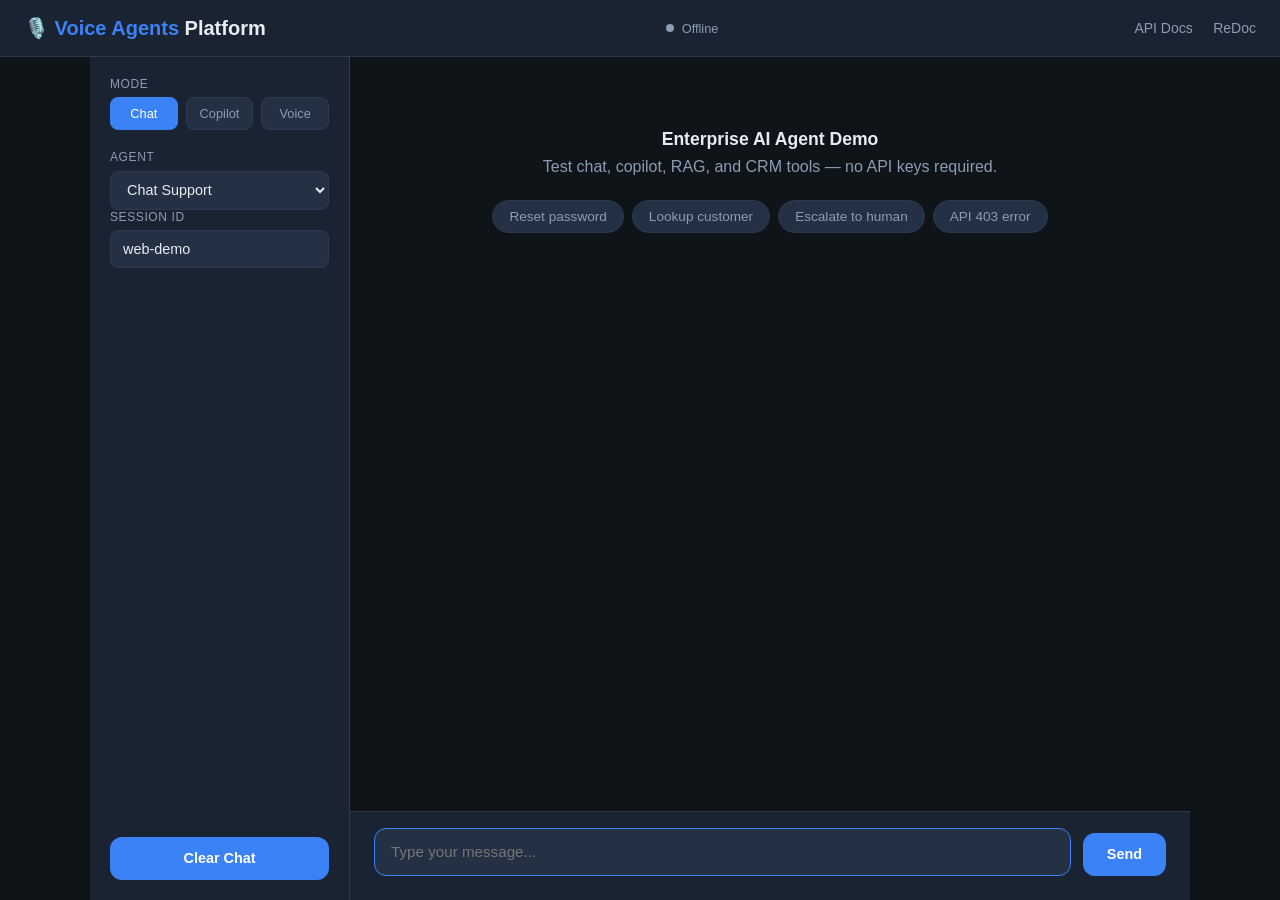
==== static/index.html @ 1292a8b4 "Add enterprise voice and chat AI agent platform. Full-stack demo with chat, copilot, voice telephony" ====
<!DOCTYPE html>
<html lang="en">
<head>
  <meta charset="UTF-8" />
  <meta name="viewport" content="width=device-width, initial-scale=1.0" />
  <title>Voice Agents Platform</title>
  <style>
    :root {
      --bg: #0f1419;
      --surface: #1a2332;
      --surface2: #243044;
      --border: #2d3a4f;
      --text: #e7ecf3;
      --muted: #8b9cb3;
      --accent: #3b82f6;
      --accent-hover: #2563eb;
      --user-bubble: #1d4ed8;
      --agent-bubble: #243044;
      --success: #22c55e;
      --radius: 12px;
    }
    * { box-sizing: border-box; margin: 0; padding: 0; }
    body {
      font-family: -apple-system, BlinkMacSystemFont, "Segoe UI", Roboto, sans-serif;
      background: var(--bg);
      color: var(--text);
      min-height: 100vh;
      display: flex;
      flex-direction: column;
    }
    header {
      background: var(--surface);
      border-bottom: 1px solid var(--border);
      padding: 1rem 1.5rem;
      display: flex;
      align-items: center;
      justify-content: space-between;
      flex-wrap: wrap;
      gap: 1rem;
    }
    header h1 { font-size: 1.25rem; font-weight: 600; }
    header h1 span { color: var(--accent); }
    .header-links a {
      color: var(--muted);
      text-decoration: none;
      font-size: 0.875rem;
      margin-left: 1rem;
    }
    .header-links a:hover { color: var(--accent); }
    .status {
      display: flex;
      align-items: center;
      gap: 0.5rem;
      font-size: 0.8rem;
      color: var(--muted);
    }
    .status-dot {
      width: 8px; height: 8px;
      border-radius: 50%;
      background: var(--muted);
    }
    .status-dot.online { background: var(--success); box-shadow: 0 0 8px var(--success); }
    .layout {
      flex: 1;
      display: grid;
      grid-template-columns: 260px 1fr;
      max-width: 1100px;
      width: 100%;
      margin: 0 auto;
      gap: 0;
      min-height: 0;
    }
    @media (max-width: 768px) {
      .layout { grid-template-columns: 1fr; }
      .sidebar { display: none; }
    }
    .sidebar {
      background: var(--surface);
      border-right: 1px solid var(--border);
      padding: 1.25rem;
      display: flex;
      flex-direction: column;
      gap: 1.25rem;
    }
    .sidebar label {
      display: block;
      font-size: 0.75rem;
      text-transform: uppercase;
      letter-spacing: 0.05em;
      color: var(--muted);
      margin-bottom: 0.4rem;
    }
    select, input[type="text"] {
      width: 100%;
      padding: 0.6rem 0.75rem;
      background: var(--surface2);
      border: 1px solid var(--border);
      border-radius: 8px;
      color: var(--text);
      font-size: 0.9rem;
    }
    select:focus, input:focus, textarea:focus {
      outline: none;
      border-color: var(--accent);
    }
    .tabs {
      display: flex;
      gap: 0.5rem;
    }
    .tab {
      flex: 1;
      padding: 0.5rem;
      background: var(--surface2);
      border: 1px solid var(--border);
      border-radius: 8px;
      color: var(--muted);
      cursor: pointer;
      font-size: 0.8rem;
      text-align: center;
      transition: all 0.15s;
    }
    .tab.active {
      background: var(--accent);
      border-color: var(--accent);
      color: white;
    }
    .chat-area {
      display: flex;
      flex-direction: column;
      min-height: calc(100vh - 65px);
    }
    .messages {
      flex: 1;
      overflow-y: auto;
      padding: 1.5rem;
      display: flex;
      flex-direction: column;
      gap: 1rem;
    }
    .message {
      max-width: 80%;
      padding: 0.85rem 1rem;
      border-radius: var(--radius);
      line-height: 1.5;
      font-size: 0.95rem;
      animation: fadeIn 0.2s ease;
    }
    @keyframes fadeIn {
      from { opacity: 0; transform: translateY(4px); }
      to { opacity: 1; transform: translateY(0); }
    }
    .message.user {
      align-self: flex-end;
      background: var(--user-bubble);
      border-bottom-right-radius: 4px;
    }
    .message.agent {
      align-self: flex-start;
      background: var(--agent-bubble);
      border: 1px solid var(--border);
      border-bottom-left-radius: 4px;
    }
    .message .meta {
      font-size: 0.7rem;
      color: var(--muted);
      margin-top: 0.5rem;
    }
    .welcome {
      text-align: center;
      color: var(--muted);
      padding: 3rem 1rem;
    }
    .welcome h2 { color: var(--text); margin-bottom: 0.5rem; font-size: 1.1rem; }
    .suggestions {
      display: flex;
      flex-wrap: wrap;
      gap: 0.5rem;
      justify-content: center;
      margin-top: 1.5rem;
    }
    .suggestion {
      padding: 0.5rem 1rem;
      background: var(--surface2);
      border: 1px solid var(--border);
      border-radius: 20px;
      font-size: 0.85rem;
      cursor: pointer;
      color: var(--muted);
      transition: all 0.15s;
    }
    .suggestion:hover {
      border-color: var(--accent);
      color: var(--text);
    }
    .input-area {
      padding: 1rem 1.5rem 1.5rem;
      border-top: 1px solid var(--border);
      background: var(--surface);
    }
    .input-row {
      display: flex;
      gap: 0.75rem;
      align-items: flex-end;
    }
    textarea {
      flex: 1;
      padding: 0.85rem 1rem;
      background: var(--surface2);
      border: 1px solid var(--border);
      border-radius: var(--radius);
      color: var(--text);
      font-size: 0.95rem;
      resize: none;
      min-height: 48px;
      max-height: 120px;
      font-family: inherit;
    }
    button.send {
      padding: 0.85rem 1.5rem;
      background: var(--accent);
      border: none;
      border-radius: var(--radius);
      color: white;
      font-weight: 600;
      cursor: pointer;
      font-size: 0.9rem;
      transition: background 0.15s;
    }
    button.send:hover { background: var(--accent-hover); }
    button.send:disabled { opacity: 0.5; cursor: not-allowed; }
    .typing {
      align-self: flex-start;
      color: var(--muted);
      font-size: 0.85rem;
      padding: 0.5rem 0;
    }
    .message.system {
      align-self: center;
      max-width: 90%;
      background: transparent;
      border: 1px dashed var(--border);
      color: var(--muted);
      font-size: 0.8rem;
      text-align: center;
    }
    .message.voice-agent {
      align-self: flex-start;
      background: #1a2e1a;
      border: 1px solid #2d5a2d;
      border-bottom-left-radius: 4px;
    }
    .message.voice-agent::before {
      content: "🔊 Agent says: ";
      font-size: 0.75rem;
      color: var(--success);
      display: block;
      margin-bottom: 0.25rem;
    }
    .voice-panel { display: none; }
    .voice-panel.active { display: block; }
    .chat-panel.hidden { display: none; }
    .call-btn {
      width: 100%;
      padding: 0.75rem;
      background: var(--success);
      border: none;
      border-radius: 8px;
      color: white;
      font-weight: 600;
      cursor: pointer;
      margin-bottom: 0.5rem;
    }
    .call-btn:hover { filter: brightness(1.1); }
    .call-info {
      font-size: 0.75rem;
      color: var(--muted);
      padding: 0.5rem;
      background: var(--surface2);
      border-radius: 8px;
      line-height: 1.6;
    }
  </style>
</head>
<body>
  <header>
    <h1>🎙️ <span>Voice Agents</span> Platform</h1>
    <div class="status">
      <div class="status-dot" id="statusDot"></div>
      <span id="statusText">Checking...</span>
    </div>
    <div class="header-links">
      <a href="/docs" target="_blank">API Docs</a>
      <a href="/redoc" target="_blank">ReDoc</a>
    </div>
  </header>

  <div class="layout">
    <aside class="sidebar">
      <div>
        <label>Mode</label>
        <div class="tabs">
          <button class="tab active" data-mode="chat">Chat</button>
          <button class="tab" data-mode="copilot">Copilot</button>
          <button class="tab" data-mode="voice">Voice</button>
        </div>
      </div>
      <div id="chatSidebar">
        <div>
          <label>Agent</label>
          <select id="agentSelect">
            <option value="chat_support">Chat Support</option>
            <option value="voice_support">Voice Support</option>
            <option value="copilot">Agent Copilot</option>
          </select>
        </div>
        <div>
          <label>Session ID</label>
          <input type="text" id="sessionId" value="web-demo" />
        </div>
      </div>
      <div id="voiceSidebar" class="voice-panel">
        <div>
          <label>Caller Number (PSTN)</label>
          <input type="text" id="callerNumber" value="+15551234567" />
        </div>
        <div>
          <label>Call SID</label>
          <input type="text" id="callSid" value="SIM-CALL-001" />
        </div>
        <button class="call-btn" onclick="answerCall()">📞 Answer Incoming Call</button>
        <div class="call-info">
          Simulates Twilio PSTN → webhook → voice agent → TTS response. No phone account needed.
        </div>
      </div>
      <div id="copilotContext" style="display:none">
        <label>Conversation Summary (Copilot)</label>
        <input type="text" id="conversationSummary" placeholder="Paste transcript summary..." />
      </div>
      <button class="send" style="width:100%;margin-top:auto" onclick="clearChat()">Clear Chat</button>
    </aside>

    <main class="chat-area">
      <div class="messages" id="messages">
        <div class="welcome" id="welcome">
          <h2>Enterprise AI Agent Demo</h2>
          <p>Test chat, copilot, RAG, and CRM tools — no API keys required.</p>
          <div class="suggestions">
            <button class="suggestion" onclick="sendSuggestion('How do I reset my password?')">Reset password</button>
            <button class="suggestion" onclick="sendSuggestion('Can you look up jane@example.com?')">Lookup customer</button>
            <button class="suggestion" onclick="sendSuggestion('I need to speak to a manager')">Escalate to human</button>
            <button class="suggestion" onclick="sendSuggestion('My API calls return 403 errors')">API 403 error</button>
          </div>
        </div>
      </div>
      <div class="input-area chat-panel" id="chatInput">
        <div class="input-row">
          <textarea id="input" rows="1" placeholder="Type your message..." onkeydown="handleKey(event)"></textarea>
          <button class="send" id="sendBtn" onclick="sendMessage()">Send</button>
        </div>
      </div>
      <div class="input-area voice-panel" id="voiceInput">
        <div class="input-row">
          <textarea id="voiceInputText" rows="1" placeholder="What does the caller say? (speech-to-text)..." onkeydown="handleVoiceKey(event)"></textarea>
          <button class="send" id="voiceSendBtn" onclick="sendVoiceSpeech()">Speak</button>
        </div>
      </div>
    </main>
  </div>

  <script>
    const API = '/api/v1';
    let mode = 'chat';
    let callActive = false;

    function setMode(newMode) {
      mode = newMode;
      document.querySelectorAll('.tab').forEach(t => t.classList.toggle('active', t.dataset.mode === mode));

      const chatSidebar = document.getElementById('chatSidebar');
      const voiceSidebar = document.getElementById('voiceSidebar');
      const chatInput = document.getElementById('chatInput');
      const voiceInput = document.getElementById('voiceInput');
      const copilotCtx = document.getElementById('copilotContext');
      const agent = document.getElementById('agentSelect');

      const isVoice = mode === 'voice';
      chatSidebar.style.display = isVoice ? 'none' : 'block';
      voiceSidebar.classList.toggle('active', isVoice);
      chatInput.classList.toggle('hidden', isVoice);
      voiceInput.classList.toggle('active', isVoice);
      copilotCtx.style.display = mode === 'copilot' ? 'block' : 'none';

      if (mode === 'copilot') agent.value = 'copilot';
      else if (mode === 'voice') { /* voice uses telephony endpoint */ }
      else agent.value = 'chat_support';

      if (isVoice && !callActive) {
        showVoiceWelcome();
      }
    }

    function showVoiceWelcome() {
      document.getElementById('messages').innerHTML = `
        <div class="welcome" id="welcome">
          <h2>📞 Voice Call Simulator</h2>
          <p>Simulates PSTN → Twilio/CCaaS → SIP webhook → AI voice agent</p>
          <div class="suggestions">
            <button class="suggestion" onclick="answerCall()">Answer incoming call</button>
            <button class="suggestion" onclick="sendVoiceSuggestion('How do I reset my password?')">Ask about password</button>
            <button class="suggestion" onclick="sendVoiceSuggestion('I need to speak to a manager')">Request transfer</button>
          </div>
        </div>`;
    }

    async function checkHealth() {
      try {
        const res = await fetch(`${API}/health`);
        const data = await res.json();
        document.getElementById('statusDot').classList.add('online');
        document.getElementById('statusText').textContent = data.status === 'healthy' ? 'Online' : 'Degraded';
      } catch {
        document.getElementById('statusText').textContent = 'Offline';
      }
    }

    document.querySelectorAll('.tab').forEach(tab => {
      tab.addEventListener('click', () => setMode(tab.dataset.mode));
    });

    function handleKey(e) {
      if (e.key === 'Enter' && !e.shiftKey) {
        e.preventDefault();
        sendMessage();
      }
    }

    function sendSuggestion(text) {
      document.getElementById('input').value = text;
      sendMessage();
    }

    function clearChat() {
      callActive = false;
      if (mode === 'voice') showVoiceWelcome();
      else document.getElementById('messages').innerHTML = `
        <div class="welcome" id="welcome">
          <h2>Enterprise AI Agent Demo</h2>
          <p>Chat cleared. Start a new conversation.</p>
        </div>`;
    }

    function addMessage(text, role, meta = '') {
      const welcome = document.getElementById('welcome');
      if (welcome) welcome.remove();

      const div = document.createElement('div');
      div.className = `message ${role}`;
      div.innerHTML = text + (meta ? `<div class="meta">${meta}</div>` : '');
      document.getElementById('messages').appendChild(div);
      div.scrollIntoView({ behavior: 'smooth' });
    }

    async function sendMessage() {
      const input = document.getElementById('input');
      const text = input.value.trim();
      if (!text) return;

      const btn = document.getElementById('sendBtn');
      btn.disabled = true;
      input.value = '';
      addMessage(text, 'user');

      const typing = document.createElement('div');
      typing.className = 'typing';
      typing.id = 'typing';
      typing.textContent = 'Agent is thinking...';
      document.getElementById('messages').appendChild(typing);

      const sessionId = document.getElementById('sessionId').value || 'web-demo';
      const agentId = document.getElementById('agentSelect').value;

      try {
        let res, data;
        if (mode === 'copilot') {
          res = await fetch(`${API}/copilot`, {
            method: 'POST',
            headers: { 'Content-Type': 'application/json' },
            body: JSON.stringify({
              message: text,
              agent_id: agentId,
              conversation_summary: document.getElementById('conversationSummary').value,
            }),
          });
        } else {
          res = await fetch(`${API}/chat`, {
            method: 'POST',
            headers: { 'Content-Type': 'application/json' },
            body: JSON.stringify({
              message: text,
              agent_id: agentId,
              session_id: sessionId,
            }),
          });
        }

        document.getElementById('typing')?.remove();
        const contentType = res.headers.get('content-type') || '';
        if (!contentType.includes('application/json')) {
          const text = await res.text();
          throw new Error(text.slice(0, 200) || `Server error (${res.status})`);
        }
        data = await res.json();

        if (!res.ok) throw new Error(data.detail || 'Request failed');

        const response = data.response || JSON.stringify(data);
        const tools = (data.tool_calls || []).map(t => t.name).join(', ');
        const ms = data.metrics?.response_time_ms;
        const meta = [tools && `Tools: ${tools}`, ms && `${ms}ms`, data.metrics?.mode].filter(Boolean).join(' · ');

        addMessage(response, 'agent', meta);
      } catch (err) {
        document.getElementById('typing')?.remove();
        addMessage(`Error: ${err.message}`, 'agent');
      }

      btn.disabled = false;
      input.focus();
    }

    function handleVoiceKey(e) {
      if (e.key === 'Enter' && !e.shiftKey) {
        e.preventDefault();
        sendVoiceSpeech();
      }
    }

    function sendVoiceSuggestion(text) {
      if (!callActive) answerCall().then(() => {
        document.getElementById('voiceInputText').value = text;
        sendVoiceSpeech();
      });
      else {
        document.getElementById('voiceInputText').value = text;
        sendVoiceSpeech();
      }
    }

    async function answerCall() {
      callActive = true;
      const welcome = document.getElementById('welcome');
      if (welcome) welcome.remove();

      addMessage('📞 Incoming PSTN call...', 'system');
      return simulateVoice(null);
    }

    async function sendVoiceSpeech() {
      const input = document.getElementById('voiceInputText');
      const text = input.value.trim();
      if (!text) return;

      if (!callActive) {
        callActive = true;
        const welcome = document.getElementById('welcome');
        if (welcome) welcome.remove();
      }

      const btn = document.getElementById('voiceSendBtn');
      btn.disabled = true;
      input.value = '';
      addMessage(`🎤 Caller: "${text}"`, 'user');

      await simulateVoice(text);
      btn.disabled = false;
      input.focus();
    }

    async function simulateVoice(speech) {
      const typing = document.createElement('div');
      typing.className = 'typing';
      typing.id = 'typing';
      typing.textContent = 'Processing speech via voice webhook...';
      document.getElementById('messages').appendChild(typing);

      try {
        const res = await fetch(`${API}/telephony/simulate`, {
          method: 'POST',
          headers: { 'Content-Type': 'application/json' },
          body: JSON.stringify({
            call_sid: document.getElementById('callSid').value || 'SIM-CALL-001',
            from_number: document.getElementById('callerNumber').value || '+15551234567',
            speech: speech,
          }),
        });
        document.getElementById('typing')?.remove();
        const data = await res.json();
        if (!res.ok) throw new Error(data.detail || 'Simulation failed');

        if (data.agent_says) {
          addMessage(data.agent_says, 'voice-agent');
        }

        const metaParts = [];
        if (data.listening) metaParts.push('Listening for speech');
        if (data.transfer_to) metaParts.push(`Transfer → ${data.transfer_to}`);
        if (data.routing?.destination) metaParts.push(`Route → ${data.routing.destination}`);
        if (data.call_actions?.length) metaParts.push(data.call_actions.join(' | '));

        if (metaParts.length) {
          addMessage(`Telephony: ${metaParts.join(' · ')}`, 'system');
        }
      } catch (err) {
        document.getElementById('typing')?.remove();
        addMessage(`Error: ${err.message}`, 'agent');
      }
    }

    checkHealth();
    document.getElementById('input').focus();
  </script>
</body>
</html>
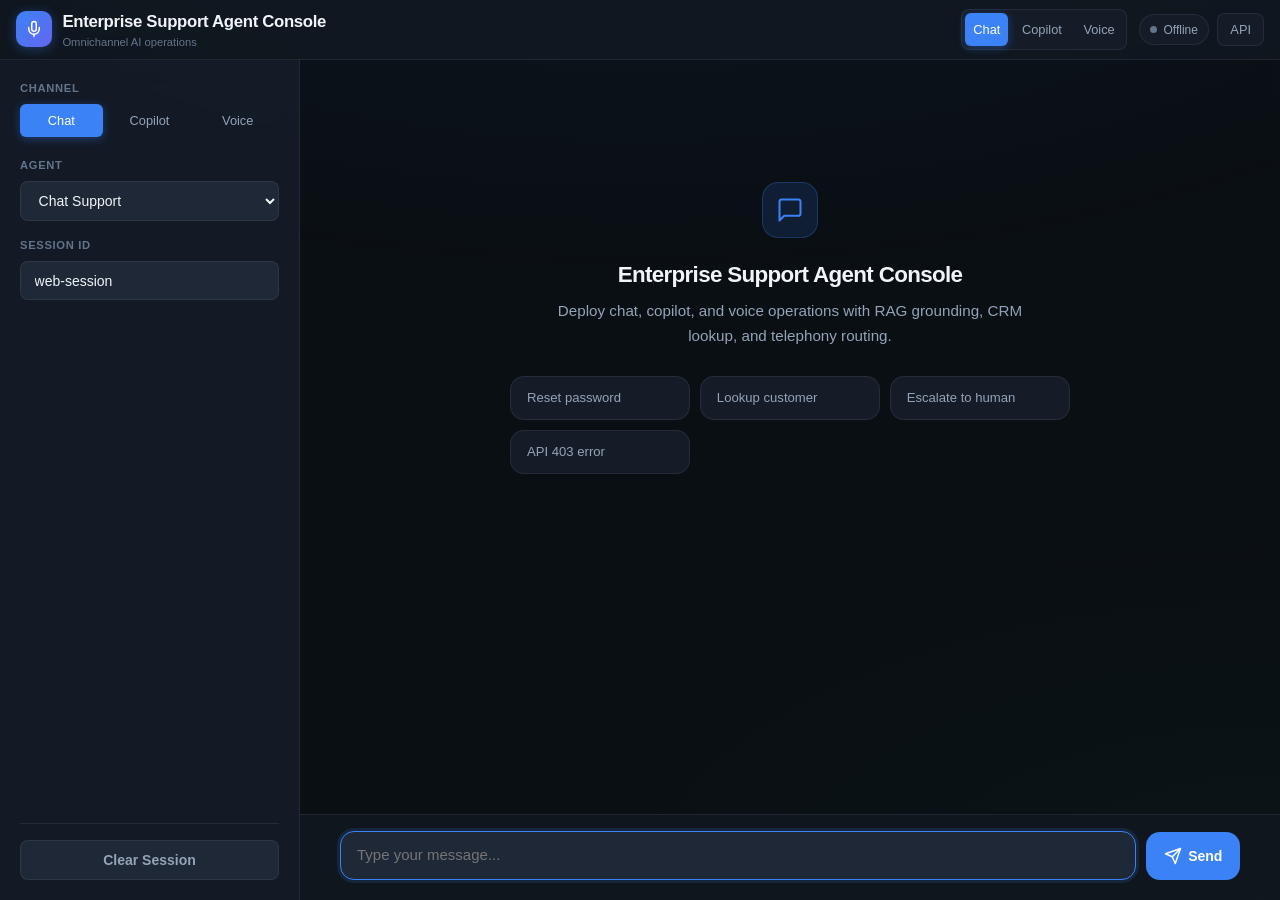
==== commit 5d3b344d: "Add professional architecture docs and modernize responsive web console. Expand README with layered " ====
--- a/static/index.html
+++ b/static/index.html
@@ -2,366 +2,810 @@
 <html lang="en">
 <head>
   <meta charset="UTF-8" />
-  <meta name="viewport" content="width=device-width, initial-scale=1.0" />
-  <title>Voice Agents Platform</title>
+  <meta name="viewport" content="width=device-width, initial-scale=1.0, viewport-fit=cover" />
+  <meta name="theme-color" content="#0b0f14" />
+  <meta name="description" content="Enterprise Support Agent Console — chat, copilot, and voice operations" />
+  <title>Enterprise Support Agent Console</title>
   <style>
     :root {
-      --bg: #0f1419;
-      --surface: #1a2332;
-      --surface2: #243044;
-      --border: #2d3a4f;
-      --text: #e7ecf3;
-      --muted: #8b9cb3;
+      --bg: #0b0f14;
+      --bg-elevated: #111820;
+      --surface: #151c27;
+      --surface-hover: #1c2533;
+      --surface-2: #1e2836;
+      --border: rgba(148, 163, 184, 0.12);
+      --border-strong: rgba(148, 163, 184, 0.22);
+      --text: #f1f5f9;
+      --text-secondary: #94a3b8;
+      --text-muted: #64748b;
       --accent: #3b82f6;
+      --accent-soft: rgba(59, 130, 246, 0.14);
       --accent-hover: #2563eb;
-      --user-bubble: #1d4ed8;
-      --agent-bubble: #243044;
       --success: #22c55e;
-      --radius: 12px;
-    }
-    * { box-sizing: border-box; margin: 0; padding: 0; }
+      --success-soft: rgba(34, 197, 94, 0.12);
+      --warning: #f59e0b;
+      --danger: #ef4444;
+      --voice: #10b981;
+      --voice-soft: rgba(16, 185, 129, 0.12);
+      --radius-sm: 8px;
+      --radius: 14px;
+      --radius-lg: 20px;
+      --shadow: 0 4px 24px rgba(0, 0, 0, 0.35);
+      --header-h: 60px;
+      --sidebar-w: 300px;
+      --font: "Inter", -apple-system, BlinkMacSystemFont, "Segoe UI", Roboto, sans-serif;
+      --transition: 0.2s cubic-bezier(0.4, 0, 0.2, 1);
+    }
+
+    @import url("https://fonts.googleapis.com/css2?family=Inter:wght@400;500;600;700&display=swap");
+
+    *, *::before, *::after { box-sizing: border-box; margin: 0; padding: 0; }
+
+    html {
+      height: 100%;
+      -webkit-text-size-adjust: 100%;
+    }
+
     body {
-      font-family: -apple-system, BlinkMacSystemFont, "Segoe UI", Roboto, sans-serif;
+      font-family: var(--font);
       background: var(--bg);
       color: var(--text);
-      min-height: 100vh;
+      min-height: 100%;
+      min-height: 100dvh;
       display: flex;
       flex-direction: column;
-    }
+      line-height: 1.5;
+      overflow: hidden;
+    }
+
+    body::before {
+      content: "";
+      position: fixed;
+      inset: 0;
+      background:
+        radial-gradient(ellipse 80% 50% at 50% -20%, rgba(59, 130, 246, 0.15), transparent),
+        radial-gradient(ellipse 60% 40% at 100% 100%, rgba(16, 185, 129, 0.08), transparent);
+      pointer-events: none;
+      z-index: 0;
+    }
+
+    /* ── Header ── */
     header {
+      position: relative;
+      z-index: 50;
+      height: var(--header-h);
+      padding: 0 1rem;
+      padding-left: max(1rem, env(safe-area-inset-left));
+      padding-right: max(1rem, env(safe-area-inset-right));
+      background: rgba(17, 24, 32, 0.85);
+      backdrop-filter: blur(12px);
+      -webkit-backdrop-filter: blur(12px);
+      border-bottom: 1px solid var(--border);
+      display: flex;
+      align-items: center;
+      gap: 0.75rem;
+      flex-shrink: 0;
+    }
+
+    .menu-btn {
+      display: none;
+      width: 40px;
+      height: 40px;
+      border: 1px solid var(--border);
+      border-radius: var(--radius-sm);
       background: var(--surface);
-      border-bottom: 1px solid var(--border);
-      padding: 1rem 1.5rem;
-      display: flex;
+      color: var(--text);
+      cursor: pointer;
       align-items: center;
-      justify-content: space-between;
-      flex-wrap: wrap;
-      gap: 1rem;
-    }
-    header h1 { font-size: 1.25rem; font-weight: 600; }
-    header h1 span { color: var(--accent); }
-    .header-links a {
-      color: var(--muted);
-      text-decoration: none;
-      font-size: 0.875rem;
-      margin-left: 1rem;
-    }
-    .header-links a:hover { color: var(--accent); }
-    .status {
+      justify-content: center;
+      flex-shrink: 0;
+      transition: background var(--transition);
+    }
+    .menu-btn:hover { background: var(--surface-hover); }
+    .menu-btn svg { width: 20px; height: 20px; }
+
+    .brand {
+      display: flex;
+      align-items: center;
+      gap: 0.65rem;
+      min-width: 0;
+      flex: 1;
+    }
+
+    .brand-icon {
+      width: 36px;
+      height: 36px;
+      border-radius: 10px;
+      background: linear-gradient(135deg, var(--accent), #6366f1);
+      display: flex;
+      align-items: center;
+      justify-content: center;
+      flex-shrink: 0;
+      box-shadow: 0 2px 12px rgba(59, 130, 246, 0.35);
+    }
+    .brand-icon svg { width: 18px; height: 18px; color: white; }
+
+    .brand-text h1 {
+      font-size: clamp(0.9rem, 2.5vw, 1.05rem);
+      font-weight: 600;
+      letter-spacing: -0.02em;
+      white-space: nowrap;
+      overflow: hidden;
+      text-overflow: ellipsis;
+    }
+    .brand-text p {
+      font-size: 0.7rem;
+      color: var(--text-muted);
+      display: none;
+    }
+    @media (min-width: 480px) {
+      .brand-text p { display: block; }
+    }
+
+    .header-modes {
+      display: none;
+      gap: 0.35rem;
+      background: var(--surface);
+      border: 1px solid var(--border);
+      border-radius: var(--radius-sm);
+      padding: 3px;
+    }
+    @media (min-width: 900px) {
+      .header-modes { display: flex; }
+    }
+
+    .header-actions {
       display: flex;
       align-items: center;
       gap: 0.5rem;
+      flex-shrink: 0;
+    }
+
+    .status-pill {
+      display: flex;
+      align-items: center;
+      gap: 0.4rem;
+      padding: 0.35rem 0.65rem;
+      background: var(--surface);
+      border: 1px solid var(--border);
+      border-radius: 999px;
+      font-size: 0.75rem;
+      color: var(--text-secondary);
+    }
+    .status-dot {
+      width: 7px;
+      height: 7px;
+      border-radius: 50%;
+      background: var(--text-muted);
+      flex-shrink: 0;
+    }
+    .status-dot.online {
+      background: var(--success);
+      box-shadow: 0 0 8px var(--success);
+    }
+
+    .header-link {
+      display: none;
+      padding: 0.4rem 0.75rem;
+      color: var(--text-secondary);
+      text-decoration: none;
       font-size: 0.8rem;
-      color: var(--muted);
-    }
-    .status-dot {
-      width: 8px; height: 8px;
-      border-radius: 50%;
-      background: var(--muted);
-    }
-    .status-dot.online { background: var(--success); box-shadow: 0 0 8px var(--success); }
-    .layout {
+      font-weight: 500;
+      border: 1px solid var(--border);
+      border-radius: var(--radius-sm);
+      background: var(--surface);
+      transition: all var(--transition);
+    }
+    .header-link:hover {
+      color: var(--text);
+      border-color: var(--border-strong);
+      background: var(--surface-hover);
+    }
+    @media (min-width: 640px) {
+      .header-link { display: inline-flex; }
+    }
+
+    /* ── Layout ── */
+    .app-shell {
+      position: relative;
+      z-index: 1;
       flex: 1;
-      display: grid;
-      grid-template-columns: 260px 1fr;
-      max-width: 1100px;
-      width: 100%;
-      margin: 0 auto;
-      gap: 0;
+      display: flex;
       min-height: 0;
-    }
-    @media (max-width: 768px) {
-      .layout { grid-template-columns: 1fr; }
-      .sidebar { display: none; }
-    }
+      overflow: hidden;
+    }
+
+    .sidebar-overlay {
+      display: none;
+      position: fixed;
+      inset: 0;
+      top: var(--header-h);
+      background: rgba(0, 0, 0, 0.55);
+      z-index: 40;
+      opacity: 0;
+      transition: opacity var(--transition);
+      pointer-events: none;
+    }
+    .sidebar-overlay.open {
+      opacity: 1;
+      pointer-events: auto;
+    }
+
     .sidebar {
-      background: var(--surface);
+      width: var(--sidebar-w);
+      flex-shrink: 0;
+      background: rgba(21, 28, 39, 0.95);
+      backdrop-filter: blur(12px);
       border-right: 1px solid var(--border);
-      padding: 1.25rem;
       display: flex;
       flex-direction: column;
       gap: 1.25rem;
-    }
-    .sidebar label {
+      padding: 1.25rem;
+      padding-bottom: max(1.25rem, env(safe-area-inset-bottom));
+      overflow-y: auto;
+      transition: transform var(--transition);
+    }
+
+    @media (max-width: 899px) {
+      .menu-btn { display: flex; }
+      .sidebar {
+        position: fixed;
+        top: var(--header-h);
+        left: 0;
+        bottom: 0;
+        z-index: 45;
+        transform: translateX(-100%);
+        box-shadow: var(--shadow);
+      }
+      .sidebar.open { transform: translateX(0); }
+      .sidebar-overlay { display: block; }
+    }
+
+    .field label {
       display: block;
-      font-size: 0.75rem;
+      font-size: 0.7rem;
+      font-weight: 600;
       text-transform: uppercase;
-      letter-spacing: 0.05em;
-      color: var(--muted);
-      margin-bottom: 0.4rem;
-    }
+      letter-spacing: 0.06em;
+      color: var(--text-muted);
+      margin-bottom: 0.45rem;
+    }
+
+    .field + .field { margin-top: 1rem; }
+
     select, input[type="text"] {
       width: 100%;
-      padding: 0.6rem 0.75rem;
-      background: var(--surface2);
+      padding: 0.65rem 0.85rem;
+      background: var(--surface-2);
       border: 1px solid var(--border);
-      border-radius: 8px;
+      border-radius: var(--radius-sm);
       color: var(--text);
-      font-size: 0.9rem;
+      font-size: 0.875rem;
+      font-family: inherit;
+      transition: border-color var(--transition), box-shadow var(--transition);
     }
     select:focus, input:focus, textarea:focus {
       outline: none;
       border-color: var(--accent);
-    }
-    .tabs {
-      display: flex;
-      gap: 0.5rem;
-    }
+      box-shadow: 0 0 0 3px var(--accent-soft);
+    }
+
+    .tabs, .header-modes {
+      display: flex;
+      gap: 0.35rem;
+    }
+    @media (min-width: 900px) {
+      .sidebar .tabs { display: flex; }
+    }
+    @media (max-width: 899px) {
+      .sidebar .tabs { display: none; }
+    }
+
     .tab {
       flex: 1;
-      padding: 0.5rem;
-      background: var(--surface2);
-      border: 1px solid var(--border);
-      border-radius: 8px;
-      color: var(--muted);
+      padding: 0.55rem 0.5rem;
+      background: transparent;
+      border: none;
+      border-radius: 6px;
+      color: var(--text-secondary);
       cursor: pointer;
       font-size: 0.8rem;
+      font-weight: 500;
+      font-family: inherit;
       text-align: center;
-      transition: all 0.15s;
-    }
+      transition: all var(--transition);
+      white-space: nowrap;
+    }
+    .tab:hover { color: var(--text); background: var(--surface-hover); }
     .tab.active {
       background: var(--accent);
-      border-color: var(--accent);
       color: white;
-    }
-    .chat-area {
+      box-shadow: 0 2px 8px rgba(59, 130, 246, 0.35);
+    }
+
+    .sidebar-footer {
+      margin-top: auto;
+      padding-top: 1rem;
+      border-top: 1px solid var(--border);
+    }
+
+    .btn {
+      display: inline-flex;
+      align-items: center;
+      justify-content: center;
+      gap: 0.4rem;
+      padding: 0.7rem 1.1rem;
+      border: none;
+      border-radius: var(--radius-sm);
+      font-size: 0.875rem;
+      font-weight: 600;
+      font-family: inherit;
+      cursor: pointer;
+      transition: all var(--transition);
+    }
+    .btn:disabled { opacity: 0.45; cursor: not-allowed; }
+    .btn-primary {
+      background: var(--accent);
+      color: white;
+    }
+    .btn-primary:hover:not(:disabled) { background: var(--accent-hover); }
+    .btn-success {
+      background: var(--success);
+      color: white;
+      width: 100%;
+    }
+    .btn-success:hover:not(:disabled) { filter: brightness(1.08); }
+    .btn-ghost {
+      background: var(--surface-2);
+      color: var(--text-secondary);
+      border: 1px solid var(--border);
+      width: 100%;
+    }
+    .btn-ghost:hover:not(:disabled) {
+      background: var(--surface-hover);
+      color: var(--text);
+    }
+
+    .call-info {
+      font-size: 0.75rem;
+      color: var(--text-muted);
+      padding: 0.75rem;
+      background: var(--surface-2);
+      border: 1px solid var(--border);
+      border-radius: var(--radius-sm);
+      line-height: 1.55;
+      margin-top: 0.75rem;
+    }
+
+    /* ── Main chat area ── */
+    .main {
+      flex: 1;
       display: flex;
       flex-direction: column;
-      min-height: calc(100vh - 65px);
-    }
+      min-width: 0;
+      min-height: 0;
+      background: rgba(11, 15, 20, 0.6);
+    }
+
     .messages {
       flex: 1;
       overflow-y: auto;
-      padding: 1.5rem;
+      overflow-x: hidden;
+      padding: 1.25rem;
+      padding-left: max(1.25rem, env(safe-area-inset-left));
+      padding-right: max(1.25rem, env(safe-area-inset-right));
       display: flex;
       flex-direction: column;
       gap: 1rem;
-    }
-    .message {
-      max-width: 80%;
-      padding: 0.85rem 1rem;
+      scroll-behavior: smooth;
+      -webkit-overflow-scrolling: touch;
+    }
+
+    @media (min-width: 768px) {
+      .messages { padding: 1.75rem 2rem; }
+    }
+
+    .welcome {
+      display: flex;
+      flex-direction: column;
+      align-items: center;
+      justify-content: center;
+      text-align: center;
+      padding: 2rem 1rem;
+      min-height: min(60vh, 480px);
+      animation: fadeUp 0.4s ease;
+    }
+    @keyframes fadeUp {
+      from { opacity: 0; transform: translateY(12px); }
+      to { opacity: 1; transform: translateY(0); }
+    }
+
+    .welcome-icon {
+      width: 56px;
+      height: 56px;
+      border-radius: 16px;
+      background: var(--accent-soft);
+      border: 1px solid rgba(59, 130, 246, 0.25);
+      display: flex;
+      align-items: center;
+      justify-content: center;
+      margin-bottom: 1.25rem;
+    }
+    .welcome-icon svg { width: 28px; height: 28px; color: var(--accent); }
+
+    .welcome h2 {
+      font-size: clamp(1.15rem, 3vw, 1.4rem);
+      font-weight: 700;
+      letter-spacing: -0.03em;
+      margin-bottom: 0.5rem;
+      max-width: 420px;
+    }
+    .welcome > p {
+      color: var(--text-secondary);
+      font-size: clamp(0.875rem, 2vw, 0.95rem);
+      max-width: 480px;
+      line-height: 1.6;
+    }
+
+    .suggestions {
+      display: grid;
+      grid-template-columns: repeat(auto-fit, minmax(140px, 1fr));
+      gap: 0.6rem;
+      margin-top: 1.75rem;
+      width: 100%;
+      max-width: 560px;
+    }
+
+    .suggestion {
+      padding: 0.75rem 1rem;
+      background: var(--surface);
+      border: 1px solid var(--border);
       border-radius: var(--radius);
-      line-height: 1.5;
-      font-size: 0.95rem;
-      animation: fadeIn 0.2s ease;
-    }
-    @keyframes fadeIn {
-      from { opacity: 0; transform: translateY(4px); }
-      to { opacity: 1; transform: translateY(0); }
-    }
-    .message.user {
-      align-self: flex-end;
-      background: var(--user-bubble);
-      border-bottom-right-radius: 4px;
-    }
-    .message.agent {
-      align-self: flex-start;
-      background: var(--agent-bubble);
-      border: 1px solid var(--border);
-      border-bottom-left-radius: 4px;
-    }
-    .message .meta {
-      font-size: 0.7rem;
-      color: var(--muted);
-      margin-top: 0.5rem;
-    }
-    .welcome {
-      text-align: center;
-      color: var(--muted);
-      padding: 3rem 1rem;
-    }
-    .welcome h2 { color: var(--text); margin-bottom: 0.5rem; font-size: 1.1rem; }
-    .suggestions {
-      display: flex;
-      flex-wrap: wrap;
-      gap: 0.5rem;
-      justify-content: center;
-      margin-top: 1.5rem;
-    }
-    .suggestion {
-      padding: 0.5rem 1rem;
-      background: var(--surface2);
-      border: 1px solid var(--border);
-      border-radius: 20px;
-      font-size: 0.85rem;
+      font-size: 0.82rem;
+      font-weight: 500;
+      font-family: inherit;
       cursor: pointer;
-      color: var(--muted);
-      transition: all 0.15s;
+      color: var(--text-secondary);
+      text-align: left;
+      transition: all var(--transition);
+      line-height: 1.4;
     }
     .suggestion:hover {
       border-color: var(--accent);
       color: var(--text);
-    }
-    .input-area {
-      padding: 1rem 1.5rem 1.5rem;
+      background: var(--accent-soft);
+      transform: translateY(-1px);
+    }
+
+    /* ── Messages ── */
+    .msg-row {
+      display: flex;
+      gap: 0.65rem;
+      max-width: 100%;
+      animation: fadeUp 0.25s ease;
+    }
+    .msg-row.user { flex-direction: row-reverse; align-self: flex-end; }
+    .msg-row.agent, .msg-row.voice { align-self: flex-start; }
+    .msg-row.system { align-self: center; justify-content: center; }
+
+    .avatar {
+      width: 32px;
+      height: 32px;
+      border-radius: 10px;
+      flex-shrink: 0;
+      display: flex;
+      align-items: center;
+      justify-content: center;
+      font-size: 0.7rem;
+      font-weight: 700;
+      margin-top: 2px;
+    }
+    .msg-row.user .avatar {
+      background: var(--accent);
+      color: white;
+    }
+    .msg-row.agent .avatar {
+      background: var(--surface-2);
+      border: 1px solid var(--border);
+      color: var(--text-secondary);
+    }
+    .msg-row.voice .avatar {
+      background: var(--voice-soft);
+      border: 1px solid rgba(16, 185, 129, 0.3);
+      color: var(--voice);
+    }
+
+    .bubble {
+      max-width: min(85%, 640px);
+      padding: 0.85rem 1rem;
+      border-radius: var(--radius);
+      font-size: clamp(0.875rem, 2vw, 0.9375rem);
+      line-height: 1.55;
+      word-break: break-word;
+    }
+    .msg-row.user .bubble {
+      background: linear-gradient(135deg, #2563eb, #1d4ed8);
+      color: white;
+      border-bottom-right-radius: 4px;
+    }
+    .msg-row.agent .bubble {
+      background: var(--surface);
+      border: 1px solid var(--border);
+      border-bottom-left-radius: 4px;
+    }
+    .msg-row.voice .bubble {
+      background: rgba(16, 185, 129, 0.08);
+      border: 1px solid rgba(16, 185, 129, 0.25);
+      border-bottom-left-radius: 4px;
+    }
+    .msg-row.system .bubble {
+      background: transparent;
+      border: 1px dashed var(--border);
+      color: var(--text-muted);
+      font-size: 0.8rem;
+      text-align: center;
+      padding: 0.6rem 1rem;
+      max-width: 90%;
+    }
+
+    .bubble-label {
+      font-size: 0.68rem;
+      font-weight: 600;
+      text-transform: uppercase;
+      letter-spacing: 0.05em;
+      margin-bottom: 0.35rem;
+      opacity: 0.85;
+    }
+    .msg-row.voice .bubble-label { color: var(--voice); }
+
+    .meta-chips {
+      display: flex;
+      flex-wrap: wrap;
+      gap: 0.35rem;
+      margin-top: 0.6rem;
+    }
+    .chip {
+      display: inline-flex;
+      align-items: center;
+      gap: 0.25rem;
+      padding: 0.2rem 0.5rem;
+      background: rgba(0, 0, 0, 0.2);
+      border-radius: 6px;
+      font-size: 0.68rem;
+      font-weight: 500;
+      color: var(--text-muted);
+    }
+    .msg-row.agent .chip {
+      background: var(--surface-2);
+      color: var(--text-secondary);
+    }
+    .chip.good { color: var(--success); }
+    .chip.warn { color: var(--warning); }
+    .chip.bad { color: var(--danger); }
+
+    .typing {
+      display: flex;
+      align-items: center;
+      gap: 0.65rem;
+      align-self: flex-start;
+      padding: 0.5rem 0;
+      color: var(--text-muted);
+      font-size: 0.85rem;
+    }
+    .typing-dots {
+      display: flex;
+      gap: 4px;
+    }
+    .typing-dots span {
+      width: 6px;
+      height: 6px;
+      border-radius: 50%;
+      background: var(--text-muted);
+      animation: bounce 1.2s infinite;
+    }
+    .typing-dots span:nth-child(2) { animation-delay: 0.15s; }
+    .typing-dots span:nth-child(3) { animation-delay: 0.3s; }
+    @keyframes bounce {
+      0%, 60%, 100% { transform: translateY(0); opacity: 0.4; }
+      30% { transform: translateY(-4px); opacity: 1; }
+    }
+
+    /* ── Input area ── */
+    .composer {
+      flex-shrink: 0;
+      padding: 0.85rem 1rem 1rem;
+      padding-bottom: max(1rem, env(safe-area-inset-bottom));
+      padding-left: max(1rem, env(safe-area-inset-left));
+      padding-right: max(1rem, env(safe-area-inset-right));
+      background: rgba(17, 24, 32, 0.9);
+      backdrop-filter: blur(12px);
       border-top: 1px solid var(--border);
-      background: var(--surface);
-    }
-    .input-row {
-      display: flex;
-      gap: 0.75rem;
+    }
+    @media (min-width: 768px) {
+      .composer { padding: 1rem 1.5rem 1.25rem; }
+    }
+
+    .composer-inner {
+      display: flex;
+      gap: 0.65rem;
       align-items: flex-end;
-    }
+      max-width: 900px;
+      margin: 0 auto;
+    }
+
     textarea {
       flex: 1;
-      padding: 0.85rem 1rem;
-      background: var(--surface2);
+      padding: 0.8rem 1rem;
+      background: var(--surface-2);
       border: 1px solid var(--border);
       border-radius: var(--radius);
       color: var(--text);
-      font-size: 0.95rem;
+      font-size: 0.9375rem;
+      font-family: inherit;
       resize: none;
       min-height: 48px;
-      max-height: 120px;
-      font-family: inherit;
-    }
-    button.send {
-      padding: 0.85rem 1.5rem;
-      background: var(--accent);
-      border: none;
+      max-height: 140px;
+      line-height: 1.45;
+      transition: border-color var(--transition), box-shadow var(--transition);
+    }
+
+    .composer .btn {
+      flex-shrink: 0;
+      min-width: 80px;
+      height: 48px;
       border-radius: var(--radius);
-      color: white;
-      font-weight: 600;
-      cursor: pointer;
-      font-size: 0.9rem;
-      transition: background 0.15s;
-    }
-    button.send:hover { background: var(--accent-hover); }
-    button.send:disabled { opacity: 0.5; cursor: not-allowed; }
-    .typing {
-      align-self: flex-start;
-      color: var(--muted);
-      font-size: 0.85rem;
-      padding: 0.5rem 0;
-    }
-    .message.system {
-      align-self: center;
-      max-width: 90%;
-      background: transparent;
-      border: 1px dashed var(--border);
-      color: var(--muted);
-      font-size: 0.8rem;
-      text-align: center;
-    }
-    .message.voice-agent {
-      align-self: flex-start;
-      background: #1a2e1a;
-      border: 1px solid #2d5a2d;
-      border-bottom-left-radius: 4px;
-    }
-    .message.voice-agent::before {
-      content: "🔊 Agent says: ";
-      font-size: 0.75rem;
-      color: var(--success);
-      display: block;
-      margin-bottom: 0.25rem;
-    }
+    }
+    @media (max-width: 479px) {
+      .composer .btn span { display: none; }
+      .composer .btn { min-width: 48px; padding: 0; }
+    }
+
+    .panel { display: none; }
+    .panel.active { display: block; }
+
     .voice-panel { display: none; }
     .voice-panel.active { display: block; }
-    .chat-panel.hidden { display: none; }
-    .call-btn {
-      width: 100%;
-      padding: 0.75rem;
-      background: var(--success);
-      border: none;
-      border-radius: 8px;
-      color: white;
-      font-weight: 600;
-      cursor: pointer;
-      margin-bottom: 0.5rem;
-    }
-    .call-btn:hover { filter: brightness(1.1); }
-    .call-info {
-      font-size: 0.75rem;
-      color: var(--muted);
-      padding: 0.5rem;
-      background: var(--surface2);
-      border-radius: 8px;
-      line-height: 1.6;
+
+    @media (prefers-reduced-motion: reduce) {
+      *, *::before, *::after {
+        animation-duration: 0.01ms !important;
+        transition-duration: 0.01ms !important;
+      }
     }
   </style>
 </head>
 <body>
   <header>
-    <h1>🎙️ <span>Voice Agents</span> Platform</h1>
-    <div class="status">
-      <div class="status-dot" id="statusDot"></div>
-      <span id="statusText">Checking...</span>
+    <button class="menu-btn" id="menuBtn" aria-label="Open settings panel" type="button">
+      <svg viewBox="0 0 24 24" fill="none" stroke="currentColor" stroke-width="2" stroke-linecap="round">
+        <line x1="3" y1="6" x2="21" y2="6"/><line x1="3" y1="12" x2="21" y2="12"/><line x1="3" y1="18" x2="21" y2="18"/>
+      </svg>
+    </button>
+
+    <div class="brand">
+      <div class="brand-icon">
+        <svg viewBox="0 0 24 24" fill="none" stroke="currentColor" stroke-width="2" stroke-linecap="round" stroke-linejoin="round">
+          <path d="M12 2a3 3 0 0 0-3 3v7a3 3 0 0 0 6 0V5a3 3 0 0 0-3-3Z"/>
+          <path d="M19 10v2a7 7 0 0 1-14 0v-2"/><line x1="12" y1="19" x2="12" y2="22"/>
+        </svg>
+      </div>
+      <div class="brand-text">
+        <h1>Enterprise Support Agent Console</h1>
+        <p>Omnichannel AI operations</p>
+      </div>
     </div>
-    <div class="header-links">
-      <a href="/docs" target="_blank">API Docs</a>
-      <a href="/redoc" target="_blank">ReDoc</a>
+
+    <div class="header-modes" id="headerModes">
+      <button class="tab active" data-mode="chat" type="button">Chat</button>
+      <button class="tab" data-mode="copilot" type="button">Copilot</button>
+      <button class="tab" data-mode="voice" type="button">Voice</button>
+    </div>
+
+    <div class="header-actions">
+      <div class="status-pill">
+        <div class="status-dot" id="statusDot"></div>
+        <span id="statusText">Checking</span>
+      </div>
+      <a class="header-link" href="/docs" target="_blank" rel="noopener">API</a>
     </div>
   </header>
 
-  <div class="layout">
-    <aside class="sidebar">
+  <div class="app-shell">
+    <div class="sidebar-overlay" id="sidebarOverlay"></div>
+
+    <aside class="sidebar" id="sidebar">
       <div>
-        <label>Mode</label>
-        <div class="tabs">
-          <button class="tab active" data-mode="chat">Chat</button>
-          <button class="tab" data-mode="copilot">Copilot</button>
-          <button class="tab" data-mode="voice">Voice</button>
+        <label class="field" style="display:block">
+          <span style="display:block;font-size:0.7rem;font-weight:600;text-transform:uppercase;letter-spacing:0.06em;color:var(--text-muted);margin-bottom:0.45rem">Channel</span>
+        </label>
+        <div class="tabs" id="sidebarTabs">
+          <button class="tab active" data-mode="chat" type="button">Chat</button>
+          <button class="tab" data-mode="copilot" type="button">Copilot</button>
+          <button class="tab" data-mode="voice" type="button">Voice</button>
         </div>
       </div>
+
       <div id="chatSidebar">
-        <div>
-          <label>Agent</label>
+        <div class="field">
+          <label for="agentSelect">Agent</label>
           <select id="agentSelect">
             <option value="chat_support">Chat Support</option>
             <option value="voice_support">Voice Support</option>
             <option value="copilot">Agent Copilot</option>
           </select>
         </div>
-        <div>
-          <label>Session ID</label>
-          <input type="text" id="sessionId" value="web-demo" />
+        <div class="field">
+          <label for="sessionId">Session ID</label>
+          <input type="text" id="sessionId" value="web-session" autocomplete="off" />
         </div>
       </div>
+
       <div id="voiceSidebar" class="voice-panel">
-        <div>
-          <label>Caller Number (PSTN)</label>
-          <input type="text" id="callerNumber" value="+15551234567" />
+        <div class="field">
+          <label for="callerNumber">Caller Number (PSTN)</label>
+          <input type="text" id="callerNumber" value="+15551234567" autocomplete="off" />
         </div>
-        <div>
-          <label>Call SID</label>
-          <input type="text" id="callSid" value="SIM-CALL-001" />
+        <div class="field">
+          <label for="callSid">Call SID</label>
+          <input type="text" id="callSid" value="SIM-CALL-001" autocomplete="off" />
         </div>
-        <button class="call-btn" onclick="answerCall()">📞 Answer Incoming Call</button>
+        <button class="btn btn-success" type="button" onclick="answerCall()">
+          <svg width="16" height="16" viewBox="0 0 24 24" fill="none" stroke="currentColor" stroke-width="2"><path d="M22 16.92v3a2 2 0 0 1-2.18 2 19.79 19.79 0 0 1-8.63-3.07 19.5 19.5 0 0 1-6-6 19.79 19.79 0 0 1-3.07-8.67A2 2 0 0 1 4.11 2h3a2 2 0 0 1 2 1.72c.127.96.361 1.903.7 2.81a2 2 0 0 1-.45 2.11L8.09 9.91a16 16 0 0 0 6 6l1.27-1.27a2 2 0 0 1 2.11-.45c.907.339 1.85.573 2.81.7A2 2 0 0 1 22 16.92z"/></svg>
+          Answer Incoming Call
+        </button>
         <div class="call-info">
-          Simulates Twilio PSTN → webhook → voice agent → TTS response. No phone account needed.
+          Simulates PSTN inbound via Twilio webhooks — voice agent, speech gather, and human transfer routing.
         </div>
       </div>
+
       <div id="copilotContext" style="display:none">
-        <label>Conversation Summary (Copilot)</label>
-        <input type="text" id="conversationSummary" placeholder="Paste transcript summary..." />
+        <div class="field">
+          <label for="conversationSummary">Conversation Summary</label>
+          <input type="text" id="conversationSummary" placeholder="Paste transcript summary for copilot context..." />
+        </div>
       </div>
-      <button class="send" style="width:100%;margin-top:auto" onclick="clearChat()">Clear Chat</button>
+
+      <div class="sidebar-footer">
+        <button class="btn btn-ghost" type="button" onclick="clearChat()">Clear Session</button>
+      </div>
     </aside>
 
-    <main class="chat-area">
+    <main class="main">
       <div class="messages" id="messages">
         <div class="welcome" id="welcome">
-          <h2>Enterprise AI Agent Demo</h2>
-          <p>Test chat, copilot, RAG, and CRM tools — no API keys required.</p>
+          <div class="welcome-icon">
+            <svg viewBox="0 0 24 24" fill="none" stroke="currentColor" stroke-width="1.75" stroke-linecap="round" stroke-linejoin="round">
+              <path d="M21 15a2 2 0 0 1-2 2H7l-4 4V5a2 2 0 0 1 2-2h14a2 2 0 0 1 2 2z"/>
+            </svg>
+          </div>
+          <h2>Enterprise Support Agent Console</h2>
+          <p>Deploy chat, copilot, and voice operations with RAG grounding, CRM lookup, and telephony routing.</p>
           <div class="suggestions">
-            <button class="suggestion" onclick="sendSuggestion('How do I reset my password?')">Reset password</button>
-            <button class="suggestion" onclick="sendSuggestion('Can you look up jane@example.com?')">Lookup customer</button>
-            <button class="suggestion" onclick="sendSuggestion('I need to speak to a manager')">Escalate to human</button>
-            <button class="suggestion" onclick="sendSuggestion('My API calls return 403 errors')">API 403 error</button>
+            <button class="suggestion" type="button" onclick="sendSuggestion('How do I reset my password?')">Reset password</button>
+            <button class="suggestion" type="button" onclick="sendSuggestion('Can you look up jane@example.com?')">Lookup customer</button>
+            <button class="suggestion" type="button" onclick="sendSuggestion('I need to speak to a manager')">Escalate to human</button>
+            <button class="suggestion" type="button" onclick="sendSuggestion('My API calls return 403 errors')">API 403 error</button>
           </div>
         </div>
       </div>
-      <div class="input-area chat-panel" id="chatInput">
-        <div class="input-row">
-          <textarea id="input" rows="1" placeholder="Type your message..." onkeydown="handleKey(event)"></textarea>
-          <button class="send" id="sendBtn" onclick="sendMessage()">Send</button>
+
+      <div class="composer panel active" id="chatInput">
+        <div class="composer-inner">
+          <textarea id="input" rows="1" placeholder="Type your message..." aria-label="Message input" onkeydown="handleKey(event)"></textarea>
+          <button class="btn btn-primary" id="sendBtn" type="button" onclick="sendMessage()">
+            <svg width="18" height="18" viewBox="0 0 24 24" fill="none" stroke="currentColor" stroke-width="2" stroke-linecap="round" stroke-linejoin="round"><line x1="22" y1="2" x2="11" y2="13"/><polygon points="22 2 15 22 11 13 2 9 22 2"/></svg>
+            <span>Send</span>
+          </button>
         </div>
       </div>
-      <div class="input-area voice-panel" id="voiceInput">
-        <div class="input-row">
-          <textarea id="voiceInputText" rows="1" placeholder="What does the caller say? (speech-to-text)..." onkeydown="handleVoiceKey(event)"></textarea>
-          <button class="send" id="voiceSendBtn" onclick="sendVoiceSpeech()">Speak</button>
+
+      <div class="composer voice-panel" id="voiceInput">
+        <div class="composer-inner">
+          <textarea id="voiceInputText" rows="1" placeholder="Caller speech (STT simulation)..." aria-label="Voice input" onkeydown="handleVoiceKey(event)"></textarea>
+          <button class="btn btn-primary" id="voiceSendBtn" type="button" onclick="sendVoiceSpeech()" style="background:var(--voice)">
+            <svg width="18" height="18" viewBox="0 0 24 24" fill="none" stroke="currentColor" stroke-width="2"><path d="M12 2a3 3 0 0 0-3 3v7a3 3 0 0 0 6 0V5a3 3 0 0 0-3-3Z"/><path d="M19 10v2a7 7 0 0 1-14 0v-2"/></svg>
+            <span>Speak</span>
+          </button>
         </div>
       </div>
     </main>
@@ -372,9 +816,38 @@
     let mode = 'chat';
     let callActive = false;
 
+    const sidebar = document.getElementById('sidebar');
+    const overlay = document.getElementById('sidebarOverlay');
+
+    function openSidebar() {
+      sidebar.classList.add('open');
+      overlay.classList.add('open');
+      document.body.style.overflow = 'hidden';
+    }
+    function closeSidebar() {
+      sidebar.classList.remove('open');
+      overlay.classList.remove('open');
+      document.body.style.overflow = '';
+    }
+
+    document.getElementById('menuBtn').addEventListener('click', () => {
+      sidebar.classList.contains('open') ? closeSidebar() : openSidebar();
+    });
+    overlay.addEventListener('click', closeSidebar);
+
+    window.addEventListener('resize', () => {
+      if (window.innerWidth >= 900) closeSidebar();
+    });
+
+    function setActiveTabs(newMode) {
+      document.querySelectorAll('.tab[data-mode]').forEach(t => {
+        t.classList.toggle('active', t.dataset.mode === newMode);
+      });
+    }
+
     function setMode(newMode) {
       mode = newMode;
-      document.querySelectorAll('.tab').forEach(t => t.classList.toggle('active', t.dataset.mode === mode));
+      setActiveTabs(newMode);
 
       const chatSidebar = document.getElementById('chatSidebar');
       const voiceSidebar = document.getElementById('voiceSidebar');
@@ -386,30 +859,50 @@
       const isVoice = mode === 'voice';
       chatSidebar.style.display = isVoice ? 'none' : 'block';
       voiceSidebar.classList.toggle('active', isVoice);
-      chatInput.classList.toggle('hidden', isVoice);
+      chatInput.classList.toggle('active', !isVoice);
+      chatInput.classList.toggle('panel', true);
       voiceInput.classList.toggle('active', isVoice);
       copilotCtx.style.display = mode === 'copilot' ? 'block' : 'none';
 
       if (mode === 'copilot') agent.value = 'copilot';
-      else if (mode === 'voice') { /* voice uses telephony endpoint */ }
-      else agent.value = 'chat_support';
-
-      if (isVoice && !callActive) {
-        showVoiceWelcome();
-      }
+      else if (mode === 'chat') agent.value = 'chat_support';
+
+      if (isVoice && !callActive) showVoiceWelcome();
+      closeSidebar();
+    }
+
+    document.querySelectorAll('.tab[data-mode]').forEach(tab => {
+      tab.addEventListener('click', () => setMode(tab.dataset.mode));
+    });
+
+    function welcomeHtml(title, subtitle, suggestions) {
+      const sug = suggestions.map(s => {
+        const fn = s.fn || `sendSuggestion('${s.text.replace(/'/g, "\\'")}')`;
+        return `<button class="suggestion" type="button" onclick="${fn}">${s.label}</button>`;
+      }).join('');
+      return `
+        <div class="welcome" id="welcome">
+          <div class="welcome-icon">
+            <svg viewBox="0 0 24 24" fill="none" stroke="currentColor" stroke-width="1.75" stroke-linecap="round" stroke-linejoin="round">
+              <path d="M21 15a2 2 0 0 1-2 2H7l-4 4V5a2 2 0 0 1 2-2h14a2 2 0 0 1 2 2z"/>
+            </svg>
+          </div>
+          <h2>${title}</h2>
+          <p>${subtitle}</p>
+          <div class="suggestions">${sug}</div>
+        </div>`;
     }
 
     function showVoiceWelcome() {
-      document.getElementById('messages').innerHTML = `
-        <div class="welcome" id="welcome">
-          <h2>📞 Voice Call Simulator</h2>
-          <p>Simulates PSTN → Twilio/CCaaS → SIP webhook → AI voice agent</p>
-          <div class="suggestions">
-            <button class="suggestion" onclick="answerCall()">Answer incoming call</button>
-            <button class="suggestion" onclick="sendVoiceSuggestion('How do I reset my password?')">Ask about password</button>
-            <button class="suggestion" onclick="sendVoiceSuggestion('I need to speak to a manager')">Request transfer</button>
-          </div>
-        </div>`;
+      document.getElementById('messages').innerHTML = welcomeHtml(
+        'Voice Call Simulator',
+        'PSTN inbound via Twilio — speech gather, AI response, and escalation routing.',
+        [
+          { label: 'Answer incoming call', fn: 'answerCall()' },
+          { label: 'Ask about password', fn: "sendVoiceSuggestion('How do I reset my password?')" },
+          { label: 'Request transfer', fn: "sendVoiceSuggestion('I need to speak to a manager')" },
+        ]
+      );
     }
 
     async function checkHealth() {
@@ -423,15 +916,8 @@
       }
     }
 
-    document.querySelectorAll('.tab').forEach(tab => {
-      tab.addEventListener('click', () => setMode(tab.dataset.mode));
-    });
-
     function handleKey(e) {
-      if (e.key === 'Enter' && !e.shiftKey) {
-        e.preventDefault();
-        sendMessage();
-      }
+      if (e.key === 'Enter' && !e.shiftKey) { e.preventDefault(); sendMessage(); }
     }
 
     function sendSuggestion(text) {
@@ -442,22 +928,81 @@
     function clearChat() {
       callActive = false;
       if (mode === 'voice') showVoiceWelcome();
-      else document.getElementById('messages').innerHTML = `
-        <div class="welcome" id="welcome">
-          <h2>Enterprise AI Agent Demo</h2>
-          <p>Chat cleared. Start a new conversation.</p>
-        </div>`;
-    }
-
-    function addMessage(text, role, meta = '') {
+      else document.getElementById('messages').innerHTML = welcomeHtml(
+        'Enterprise Support Agent Console',
+        'Session cleared. Start a new conversation.',
+        []
+      );
+      closeSidebar();
+    }
+
+    function buildMetaChips(metrics, tools) {
+      const chips = [];
+      if (tools?.length) chips.push({ text: `Tools: ${tools.join(', ')}` });
+      if (metrics?.response_time_ms != null) chips.push({ text: `${metrics.response_time_ms}ms` });
+      if (metrics?.mode) chips.push({ text: metrics.mode });
+      if (metrics?.grounding_score != null) {
+        const g = metrics.grounding_score;
+        const cls = g >= 0.4 ? 'good' : g >= 0.2 ? 'warn' : 'bad';
+        chips.push({ text: `Grounding ${(g * 100).toFixed(0)}%`, cls });
+      }
+      if (metrics?.hallucination_risk) {
+        const cls = metrics.hallucination_risk === 'low' ? 'good' : metrics.hallucination_risk === 'medium' ? 'warn' : 'bad';
+        chips.push({ text: `Risk: ${metrics.hallucination_risk}`, cls });
+      }
+      if (!chips.length) return '';
+      return `<div class="meta-chips">${chips.map(c => `<span class="chip ${c.cls || ''}">${c.text}</span>`).join('')}</div>`;
+    }
+
+    function addMessage(text, role, metrics = null, tools = []) {
       const welcome = document.getElementById('welcome');
       if (welcome) welcome.remove();
 
-      const div = document.createElement('div');
-      div.className = `message ${role}`;
-      div.innerHTML = text + (meta ? `<div class="meta">${meta}</div>` : '');
-      document.getElementById('messages').appendChild(div);
-      div.scrollIntoView({ behavior: 'smooth' });
+      const row = document.createElement('div');
+      const isVoice = role === 'voice-agent';
+      const rowRole = isVoice ? 'voice' : role;
+      row.className = `msg-row ${rowRole}`;
+
+      const avatarLabel = role === 'user' ? 'You' : isVoice ? 'VA' : 'AI';
+      const bubbleContent = isVoice
+        ? `<div class="bubble-label">Agent Response (TTS)</div>${escapeHtml(text)}`
+        : escapeHtml(text);
+
+      row.innerHTML = `
+        <div class="avatar">${avatarLabel}</div>
+        <div class="bubble">${bubbleContent}${buildMetaChips(metrics, tools)}</div>`;
+
+      document.getElementById('messages').appendChild(row);
+      row.scrollIntoView({ behavior: 'smooth', block: 'end' });
+    }
+
+    function addSystemMessage(text) {
+      const welcome = document.getElementById('welcome');
+      if (welcome) welcome.remove();
+      const row = document.createElement('div');
+      row.className = 'msg-row system';
+      row.innerHTML = `<div class="bubble">${escapeHtml(text)}</div>`;
+      document.getElementById('messages').appendChild(row);
+      row.scrollIntoView({ behavior: 'smooth', block: 'end' });
+    }
+
+    function escapeHtml(str) {
+      const d = document.createElement('div');
+      d.textContent = str;
+      return d.innerHTML;
+    }
+
+    function showTyping(msg) {
+      const el = document.createElement('div');
+      el.className = 'typing';
+      el.id = 'typing';
+      el.innerHTML = `<div class="typing-dots"><span></span><span></span><span></span></div><span>${msg}</span>`;
+      document.getElementById('messages').appendChild(el);
+      el.scrollIntoView({ behavior: 'smooth', block: 'end' });
+    }
+
+    function hideTyping() {
+      document.getElementById('typing')?.remove();
     }
 
     async function sendMessage() {
@@ -470,57 +1015,35 @@
       input.value = '';
       addMessage(text, 'user');
 
-      const typing = document.createElement('div');
-      typing.className = 'typing';
-      typing.id = 'typing';
-      typing.textContent = 'Agent is thinking...';
-      document.getElementById('messages').appendChild(typing);
-
-      const sessionId = document.getElementById('sessionId').value || 'web-demo';
+      showTyping('Agent processing...');
+
+      const sessionId = document.getElementById('sessionId').value || 'web-session';
       const agentId = document.getElementById('agentSelect').value;
 
       try {
-        let res, data;
-        if (mode === 'copilot') {
-          res = await fetch(`${API}/copilot`, {
-            method: 'POST',
-            headers: { 'Content-Type': 'application/json' },
-            body: JSON.stringify({
-              message: text,
-              agent_id: agentId,
-              conversation_summary: document.getElementById('conversationSummary').value,
-            }),
-          });
-        } else {
-          res = await fetch(`${API}/chat`, {
-            method: 'POST',
-            headers: { 'Content-Type': 'application/json' },
-            body: JSON.stringify({
-              message: text,
-              agent_id: agentId,
-              session_id: sessionId,
-            }),
-          });
-        }
-
-        document.getElementById('typing')?.remove();
+        const endpoint = mode === 'copilot' ? 'copilot' : 'chat';
+        const body = mode === 'copilot'
+          ? { message: text, agent_id: agentId, conversation_summary: document.getElementById('conversationSummary').value }
+          : { message: text, agent_id: agentId, session_id: sessionId };
+
+        const res = await fetch(`${API}/${endpoint}`, {
+          method: 'POST',
+          headers: { 'Content-Type': 'application/json' },
+          body: JSON.stringify(body),
+        });
+
+        hideTyping();
         const contentType = res.headers.get('content-type') || '';
         if (!contentType.includes('application/json')) {
-          const text = await res.text();
-          throw new Error(text.slice(0, 200) || `Server error (${res.status})`);
+          throw new Error((await res.text()).slice(0, 200) || `Server error (${res.status})`);
         }
-        data = await res.json();
-
+        const data = await res.json();
         if (!res.ok) throw new Error(data.detail || 'Request failed');
 
-        const response = data.response || JSON.stringify(data);
-        const tools = (data.tool_calls || []).map(t => t.name).join(', ');
-        const ms = data.metrics?.response_time_ms;
-        const meta = [tools && `Tools: ${tools}`, ms && `${ms}ms`, data.metrics?.mode].filter(Boolean).join(' · ');
-
-        addMessage(response, 'agent', meta);
+        const tools = (data.tool_calls || []).map(t => t.name);
+        addMessage(data.response || JSON.stringify(data), 'agent', data.metrics, tools);
       } catch (err) {
-        document.getElementById('typing')?.remove();
+        hideTyping();
         addMessage(`Error: ${err.message}`, 'agent');
       }
 
@@ -529,18 +1052,16 @@
     }
 
     function handleVoiceKey(e) {
-      if (e.key === 'Enter' && !e.shiftKey) {
-        e.preventDefault();
-        sendVoiceSpeech();
-      }
+      if (e.key === 'Enter' && !e.shiftKey) { e.preventDefault(); sendVoiceSpeech(); }
     }
 
     function sendVoiceSuggestion(text) {
-      if (!callActive) answerCall().then(() => {
-        document.getElementById('voiceInputText').value = text;
-        sendVoiceSpeech();
-      });
-      else {
+      if (!callActive) {
+        answerCall().then(() => {
+          document.getElementById('voiceInputText').value = text;
+          sendVoiceSpeech();
+        });
+      } else {
         document.getElementById('voiceInputText').value = text;
         sendVoiceSpeech();
       }
@@ -548,10 +1069,8 @@
 
     async function answerCall() {
       callActive = true;
-      const welcome = document.getElementById('welcome');
-      if (welcome) welcome.remove();
-
-      addMessage('📞 Incoming PSTN call...', 'system');
+      document.getElementById('welcome')?.remove();
+      addSystemMessage('Incoming PSTN call — connecting to voice agent...');
       return simulateVoice(null);
     }
 
@@ -562,14 +1081,13 @@
 
       if (!callActive) {
         callActive = true;
-        const welcome = document.getElementById('welcome');
-        if (welcome) welcome.remove();
+        document.getElementById('welcome')?.remove();
       }
 
       const btn = document.getElementById('voiceSendBtn');
       btn.disabled = true;
       input.value = '';
-      addMessage(`🎤 Caller: "${text}"`, 'user');
+      addMessage(text, 'user');
 
       await simulateVoice(text);
       btn.disabled = false;
@@ -577,11 +1095,7 @@
     }
 
     async function simulateVoice(speech) {
-      const typing = document.createElement('div');
-      typing.className = 'typing';
-      typing.id = 'typing';
-      typing.textContent = 'Processing speech via voice webhook...';
-      document.getElementById('messages').appendChild(typing);
+      showTyping('Processing via voice webhook...');
 
       try {
         const res = await fetch(`${API}/telephony/simulate`, {
@@ -593,28 +1107,33 @@
             speech: speech,
           }),
         });
-        document.getElementById('typing')?.remove();
+        hideTyping();
         const data = await res.json();
         if (!res.ok) throw new Error(data.detail || 'Simulation failed');
 
-        if (data.agent_says) {
-          addMessage(data.agent_says, 'voice-agent');
-        }
+        if (data.agent_says) addMessage(data.agent_says, 'voice-agent');
 
         const metaParts = [];
         if (data.listening) metaParts.push('Listening for speech');
         if (data.transfer_to) metaParts.push(`Transfer → ${data.transfer_to}`);
         if (data.routing?.destination) metaParts.push(`Route → ${data.routing.destination}`);
         if (data.call_actions?.length) metaParts.push(data.call_actions.join(' | '));
-
-        if (metaParts.length) {
-          addMessage(`Telephony: ${metaParts.join(' · ')}`, 'system');
-        }
+        if (metaParts.length) addSystemMessage(`Telephony: ${metaParts.join(' · ')}`);
       } catch (err) {
-        document.getElementById('typing')?.remove();
+        hideTyping();
         addMessage(`Error: ${err.message}`, 'agent');
       }
     }
+
+    // Auto-resize textareas
+    function autoResize(el) {
+      el.style.height = 'auto';
+      el.style.height = Math.min(el.scrollHeight, 140) + 'px';
+    }
+    ['input', 'voiceInputText'].forEach(id => {
+      const el = document.getElementById(id);
+      el.addEventListener('input', () => autoResize(el));
+    });
 
     checkHealth();
     document.getElementById('input').focus();
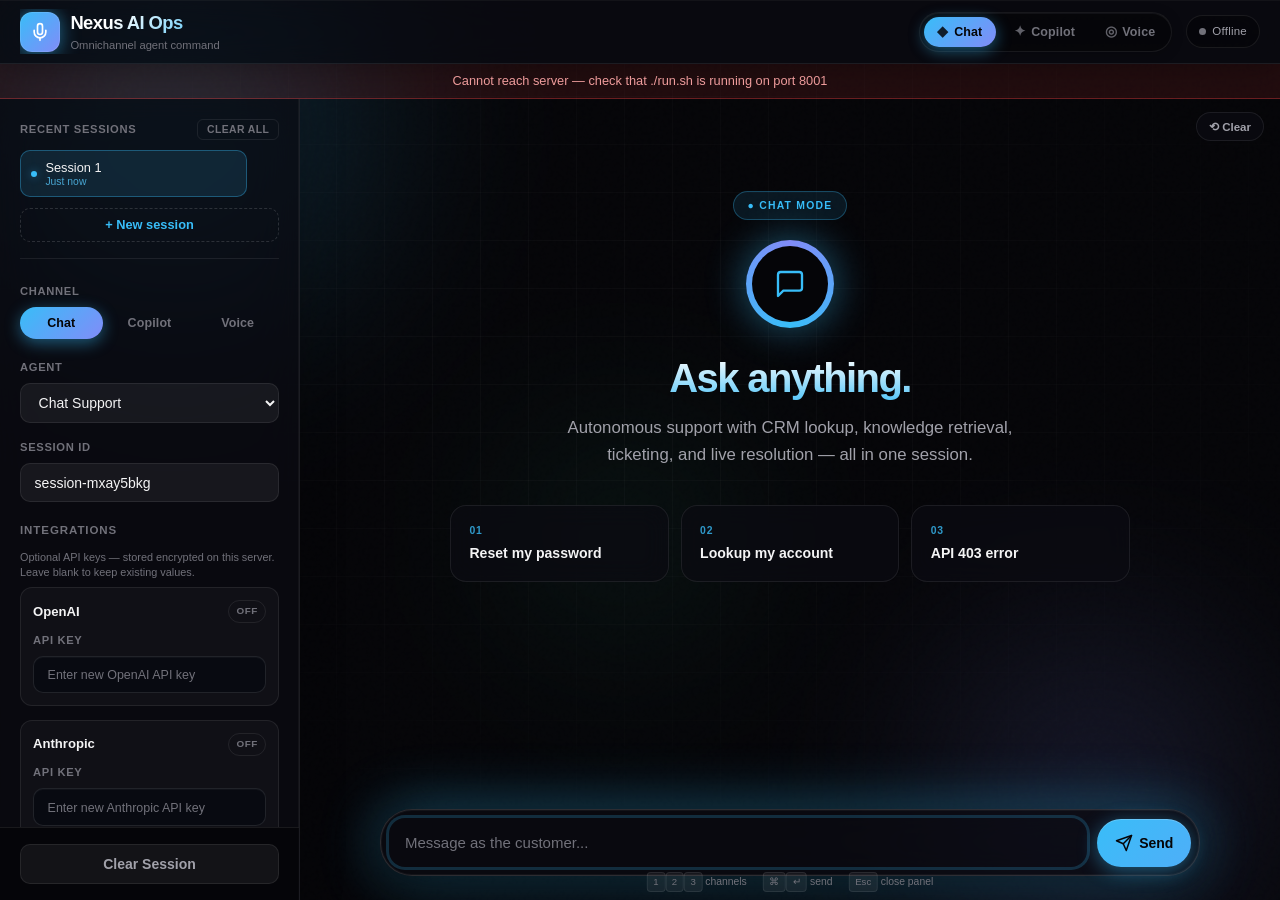
==== commit 2c3d2d6f: "Add click-to-close sidebar, themed API key fields, and remove warning dialog. Close the left panel w" ====
--- a/static/index.html
+++ b/static/index.html
@@ -3,47 +3,71 @@
 <head>
   <meta charset="UTF-8" />
   <meta name="viewport" content="width=device-width, initial-scale=1.0, viewport-fit=cover" />
-  <meta name="theme-color" content="#0b0f14" />
-  <meta name="description" content="Enterprise Support Agent Console — chat, copilot, and voice operations" />
-  <title>Enterprise Support Agent Console</title>
+  <meta name="theme-color" content="#050508" />
+  <meta name="description" content="Nexus AI Ops — omnichannel agent console" />
+  <title>Nexus · AI Ops Console</title>
   <style>
     :root {
-      --bg: #0b0f14;
-      --bg-elevated: #111820;
-      --surface: #151c27;
-      --surface-hover: #1c2533;
-      --surface-2: #1e2836;
-      --border: rgba(148, 163, 184, 0.12);
-      --border-strong: rgba(148, 163, 184, 0.22);
-      --text: #f1f5f9;
-      --text-secondary: #94a3b8;
-      --text-muted: #64748b;
-      --accent: #3b82f6;
-      --accent-soft: rgba(59, 130, 246, 0.14);
-      --accent-hover: #2563eb;
-      --success: #22c55e;
-      --success-soft: rgba(34, 197, 94, 0.12);
-      --warning: #f59e0b;
-      --danger: #ef4444;
-      --voice: #10b981;
-      --voice-soft: rgba(16, 185, 129, 0.12);
-      --radius-sm: 8px;
-      --radius: 14px;
-      --radius-lg: 20px;
-      --shadow: 0 4px 24px rgba(0, 0, 0, 0.35);
-      --header-h: 60px;
+      --bg: #050508;
+      --bg-elevated: #0c0c12;
+      --surface: rgba(255, 255, 255, 0.04);
+      --surface-hover: rgba(255, 255, 255, 0.07);
+      --surface-2: rgba(255, 255, 255, 0.06);
+      --glass: rgba(12, 12, 18, 0.72);
+      --border: rgba(255, 255, 255, 0.08);
+      --border-strong: rgba(255, 255, 255, 0.14);
+      --text: #f4f4f5;
+      --text-secondary: #a1a1aa;
+      --text-muted: #71717a;
+      --accent: #38bdf8;
+      --accent-2: #818cf8;
+      --accent-soft: rgba(56, 189, 248, 0.12);
+      --accent-glow: rgba(56, 189, 248, 0.45);
+      --accent-hover: #0ea5e9;
+      --copilot: #c084fc;
+      --copilot-glow: rgba(192, 132, 252, 0.4);
+      --success: #34d399;
+      --success-soft: rgba(52, 211, 153, 0.12);
+      --warning: #fbbf24;
+      --danger: #f87171;
+      --voice: #2dd4bf;
+      --voice-glow: rgba(45, 212, 191, 0.4);
+      --voice-soft: rgba(45, 212, 191, 0.1);
+      --radius-sm: 10px;
+      --radius: 16px;
+      --radius-lg: 24px;
+      --radius-xl: 32px;
+      --shadow: 0 8px 40px rgba(0, 0, 0, 0.55);
+      --shadow-glow: 0 0 60px var(--mode-glow, rgba(56, 189, 248, 0.15));
+      --header-h: 64px;
       --sidebar-w: 300px;
-      --font: "Inter", -apple-system, BlinkMacSystemFont, "Segoe UI", Roboto, sans-serif;
-      --transition: 0.2s cubic-bezier(0.4, 0, 0.2, 1);
-    }
-
-    @import url("https://fonts.googleapis.com/css2?family=Inter:wght@400;500;600;700&display=swap");
+      --font: "DM Sans", -apple-system, BlinkMacSystemFont, sans-serif;
+      --font-display: "Syne", "DM Sans", sans-serif;
+      --transition: 0.25s cubic-bezier(0.4, 0, 0.2, 1);
+      --mode-accent: var(--accent);
+      --mode-glow: var(--accent-glow);
+    }
+
+    body[data-mode="copilot"] {
+      --mode-accent: var(--copilot);
+      --mode-glow: var(--copilot-glow);
+    }
+    body[data-mode="voice"] {
+      --mode-accent: var(--voice);
+      --mode-glow: var(--voice-glow);
+    }
+
+    @import url("https://fonts.googleapis.com/css2?family=DM+Sans:ital,opsz,wght@0,9..40,400;0,9..40,500;0,9..40,600;0,9..40,700;1,9..40,400&family=Syne:wght@600;700;800&display=swap");
 
     *, *::before, *::after { box-sizing: border-box; margin: 0; padding: 0; }
 
     html {
       height: 100%;
       -webkit-text-size-adjust: 100%;
+    }
+
+    html {
+      height: 100%;
     }
 
     body {
@@ -56,17 +80,79 @@
       flex-direction: column;
       line-height: 1.5;
       overflow: hidden;
+      transition: --mode-accent 0.6s ease;
+    }
+
+    .ambient-orbs {
+      position: fixed;
+      inset: 0;
+      pointer-events: none;
+      z-index: 0;
+      overflow: hidden;
+    }
+    .orb {
+      position: absolute;
+      border-radius: 50%;
+      filter: blur(80px);
+      opacity: 0.5;
+      animation: orbFloat 20s ease-in-out infinite;
+    }
+    .orb-1 {
+      width: 55vw;
+      height: 55vw;
+      max-width: 600px;
+      max-height: 600px;
+      background: radial-gradient(circle, var(--mode-glow), transparent 70%);
+      top: -20%;
+      left: -10%;
+    }
+    .orb-2 {
+      width: 45vw;
+      height: 45vw;
+      max-width: 500px;
+      max-height: 500px;
+      background: radial-gradient(circle, rgba(129, 140, 248, 0.35), transparent 70%);
+      bottom: -15%;
+      right: -5%;
+      animation-delay: -7s;
+    }
+    .orb-3 {
+      width: 30vw;
+      height: 30vw;
+      max-width: 350px;
+      max-height: 350px;
+      background: radial-gradient(circle, rgba(52, 211, 153, 0.2), transparent 70%);
+      top: 40%;
+      left: 35%;
+      animation-delay: -14s;
+    }
+    @keyframes orbFloat {
+      0%, 100% { transform: translate(0, 0) scale(1); }
+      33% { transform: translate(3%, 5%) scale(1.05); }
+      66% { transform: translate(-2%, 3%) scale(0.95); }
     }
 
     body::before {
       content: "";
       position: fixed;
       inset: 0;
-      background:
-        radial-gradient(ellipse 80% 50% at 50% -20%, rgba(59, 130, 246, 0.15), transparent),
-        radial-gradient(ellipse 60% 40% at 100% 100%, rgba(16, 185, 129, 0.08), transparent);
+      background-image:
+        linear-gradient(rgba(255,255,255,0.025) 1px, transparent 1px),
+        linear-gradient(90deg, rgba(255,255,255,0.025) 1px, transparent 1px);
+      background-size: 48px 48px;
+      mask-image: radial-gradient(ellipse 80% 70% at 50% 40%, black 20%, transparent 75%);
       pointer-events: none;
       z-index: 0;
+    }
+
+    body::after {
+      content: "";
+      position: fixed;
+      inset: 0;
+      background: url("data:image/svg+xml,%3Csvg viewBox='0 0 256 256' xmlns='http://www.w3.org/2000/svg'%3E%3Cfilter id='n'%3E%3CfeTurbulence type='fractalNoise' baseFrequency='0.9' numOctaves='4' stitchTiles='stitch'/%3E%3C/filter%3E%3Crect width='100%25' height='100%25' filter='url(%23n)' opacity='0.04'/%3E%3C/svg%3E");
+      pointer-events: none;
+      z-index: 0;
+      opacity: 0.4;
     }
 
     /* ── Header ── */
@@ -74,16 +160,17 @@
       position: relative;
       z-index: 50;
       height: var(--header-h);
-      padding: 0 1rem;
-      padding-left: max(1rem, env(safe-area-inset-left));
-      padding-right: max(1rem, env(safe-area-inset-right));
-      background: rgba(17, 24, 32, 0.85);
-      backdrop-filter: blur(12px);
-      -webkit-backdrop-filter: blur(12px);
+      padding: 0 1.25rem;
+      padding-left: max(1.25rem, env(safe-area-inset-left));
+      padding-right: max(1.25rem, env(safe-area-inset-right));
+      background: var(--glass);
+      backdrop-filter: blur(20px) saturate(1.4);
+      -webkit-backdrop-filter: blur(20px) saturate(1.4);
       border-bottom: 1px solid var(--border);
+      box-shadow: 0 1px 0 rgba(255,255,255,0.04) inset, 0 4px 30px rgba(0,0,0,0.3);
       display: flex;
       align-items: center;
-      gap: 0.75rem;
+      gap: 0.85rem;
       flex-shrink: 0;
     }
 
@@ -109,29 +196,46 @@
       align-items: center;
       gap: 0.65rem;
       min-width: 0;
-      flex: 1;
+      flex: 1 1 auto;
+      overflow: hidden;
     }
 
     .brand-icon {
-      width: 36px;
-      height: 36px;
-      border-radius: 10px;
-      background: linear-gradient(135deg, var(--accent), #6366f1);
+      width: 40px;
+      height: 40px;
+      border-radius: 12px;
+      background: linear-gradient(135deg, var(--mode-accent), var(--accent-2));
       display: flex;
       align-items: center;
       justify-content: center;
       flex-shrink: 0;
-      box-shadow: 0 2px 12px rgba(59, 130, 246, 0.35);
-    }
-    .brand-icon svg { width: 18px; height: 18px; color: white; }
+      box-shadow: 0 4px 20px var(--mode-glow), 0 0 0 1px rgba(255,255,255,0.1) inset;
+      position: relative;
+    }
+    .brand-icon::after {
+      content: "";
+      position: absolute;
+      inset: -2px;
+      border-radius: 14px;
+      background: linear-gradient(135deg, var(--mode-accent), transparent);
+      opacity: 0.3;
+      z-index: -1;
+      filter: blur(6px);
+    }
+    .brand-icon svg { width: 20px; height: 20px; color: white; }
 
     .brand-text h1 {
-      font-size: clamp(0.9rem, 2.5vw, 1.05rem);
-      font-weight: 600;
-      letter-spacing: -0.02em;
+      font-family: var(--font-display);
+      font-size: clamp(1rem, 2.5vw, 1.15rem);
+      font-weight: 700;
+      letter-spacing: -0.03em;
       white-space: nowrap;
       overflow: hidden;
       text-overflow: ellipsis;
+      background: linear-gradient(135deg, #fff 30%, var(--mode-accent));
+      -webkit-background-clip: text;
+      -webkit-text-fill-color: transparent;
+      background-clip: text;
     }
     .brand-text p {
       font-size: 0.7rem;
@@ -143,15 +247,52 @@
     }
 
     .header-modes {
+      display: flex;
+      gap: 0.2rem;
+      background: rgba(0, 0, 0, 0.35);
+      border: 1px solid var(--border);
+      border-radius: 999px;
+      padding: 4px;
+      flex: 0 0 auto;
+      flex-shrink: 0;
+      z-index: 2;
+      box-shadow: 0 2px 12px rgba(0,0,0,0.25), inset 0 1px 0 rgba(255,255,255,0.05);
+    }
+    .header-modes .tab {
+      flex: 0 0 auto;
+      min-width: 4.5rem;
+      padding: 0.5rem 0.75rem;
+      border-radius: 999px;
+      touch-action: manipulation;
+      display: inline-flex;
+      align-items: center;
+      justify-content: center;
+      gap: 0.35rem;
+    }
+    .tab-icon { font-size: 0.85rem; line-height: 1; opacity: 0.85; }
+    @media (max-width: 520px) {
+      .header-modes .tab { font-size: 0.65rem; min-width: 3.5rem; padding: 0.4rem 0.45rem; }
+      .status-pill span { display: none; }
+      .brand-text p { display: none !important; }
+    }
+
+    .channel-bar {
       display: none;
-      gap: 0.35rem;
-      background: var(--surface);
-      border: 1px solid var(--border);
-      border-radius: var(--radius-sm);
-      padding: 3px;
-    }
-    @media (min-width: 900px) {
-      .header-modes { display: flex; }
+      position: relative;
+      z-index: 49;
+      padding: 0.5rem 1rem;
+      gap: 0.5rem;
+      background: rgba(17, 24, 32, 0.95);
+      border-bottom: 1px solid var(--border);
+      flex-shrink: 0;
+    }
+    .channel-bar .tab {
+      flex: 1;
+      min-height: 40px;
+      touch-action: manipulation;
+    }
+    @media (max-width: 640px) {
+      .channel-bar { display: flex; }
     }
 
     .header-actions {
@@ -165,12 +306,14 @@
       display: flex;
       align-items: center;
       gap: 0.4rem;
-      padding: 0.35rem 0.65rem;
-      background: var(--surface);
+      padding: 0.4rem 0.75rem;
+      background: rgba(0, 0, 0, 0.3);
       border: 1px solid var(--border);
       border-radius: 999px;
-      font-size: 0.75rem;
+      font-size: 0.72rem;
+      font-weight: 500;
       color: var(--text-secondary);
+      letter-spacing: 0.02em;
     }
     .status-dot {
       width: 7px;
@@ -181,38 +324,28 @@
     }
     .status-dot.online {
       background: var(--success);
-      box-shadow: 0 0 8px var(--success);
-    }
-
-    .header-link {
-      display: none;
-      padding: 0.4rem 0.75rem;
-      color: var(--text-secondary);
-      text-decoration: none;
-      font-size: 0.8rem;
-      font-weight: 500;
-      border: 1px solid var(--border);
-      border-radius: var(--radius-sm);
-      background: var(--surface);
-      transition: all var(--transition);
-    }
-    .header-link:hover {
-      color: var(--text);
-      border-color: var(--border-strong);
-      background: var(--surface-hover);
-    }
-    @media (min-width: 640px) {
-      .header-link { display: inline-flex; }
+      box-shadow: 0 0 12px var(--success), 0 0 4px var(--success);
+      animation: statusPulse 2s ease infinite;
+    }
+    @keyframes statusPulse {
+      0%, 100% { opacity: 1; }
+      50% { opacity: 0.6; }
     }
 
     /* ── Layout ── */
     .app-shell {
       position: relative;
       z-index: 1;
-      flex: 1;
+      flex: 1 1 0;
       display: flex;
       min-height: 0;
+      max-height: calc(100dvh - var(--header-h));
       overflow: hidden;
+    }
+    @media (max-width: 640px) {
+      .app-shell {
+        max-height: calc(100dvh - var(--header-h) - 56px);
+      }
     }
 
     .sidebar-overlay {
@@ -234,16 +367,46 @@
     .sidebar {
       width: var(--sidebar-w);
       flex-shrink: 0;
-      background: rgba(21, 28, 39, 0.95);
-      backdrop-filter: blur(12px);
+      background: var(--glass);
+      backdrop-filter: blur(24px) saturate(1.3);
       border-right: 1px solid var(--border);
+      box-shadow: 4px 0 40px rgba(0,0,0,0.2), inset -1px 0 0 rgba(255,255,255,0.04);
+      display: flex;
+      flex-direction: column;
+      min-height: 0;
+      height: 100%;
+      max-height: calc(100dvh - var(--header-h));
+      overflow: hidden;
+      padding: 0;
+      transition: transform var(--transition);
+    }
+
+    .sidebar-scroll {
+      flex: 1;
+      min-height: 0;
+      overflow-y: auto;
+      overflow-x: hidden;
+      padding: 1.25rem;
+      padding-bottom: 0.75rem;
       display: flex;
       flex-direction: column;
       gap: 1.25rem;
-      padding: 1.25rem;
-      padding-bottom: max(1.25rem, env(safe-area-inset-bottom));
-      overflow-y: auto;
-      transition: transform var(--transition);
+      overscroll-behavior: contain;
+      -webkit-overflow-scrolling: touch;
+      scrollbar-width: thin;
+      scrollbar-color: rgba(255,255,255,0.15) transparent;
+    }
+
+    .sidebar-scroll::-webkit-scrollbar,
+    .messages::-webkit-scrollbar,
+    .copilot-transcript-body::-webkit-scrollbar {
+      width: 6px;
+    }
+    .sidebar-scroll::-webkit-scrollbar-thumb,
+    .messages::-webkit-scrollbar-thumb,
+    .copilot-transcript-body::-webkit-scrollbar-thumb {
+      background: rgba(255,255,255,0.12);
+      border-radius: 999px;
     }
 
     @media (max-width: 899px) {
@@ -254,6 +417,8 @@
         left: 0;
         bottom: 0;
         z-index: 45;
+        max-height: none;
+        height: calc(100dvh - var(--header-h));
         transform: translateX(-100%);
         box-shadow: var(--shadow);
       }
@@ -273,7 +438,7 @@
 
     .field + .field { margin-top: 1rem; }
 
-    select, input[type="text"] {
+    select, input[type="text"], input[type="password"], input[type="url"] {
       width: 100%;
       padding: 0.65rem 0.85rem;
       background: var(--surface-2);
@@ -282,12 +447,12 @@
       color: var(--text);
       font-size: 0.875rem;
       font-family: inherit;
-      transition: border-color var(--transition), box-shadow var(--transition);
+      transition: border-color var(--transition), box-shadow var(--transition), background var(--transition);
     }
     select:focus, input:focus, textarea:focus {
       outline: none;
-      border-color: var(--accent);
-      box-shadow: 0 0 0 3px var(--accent-soft);
+      border-color: var(--mode-accent);
+      box-shadow: 0 0 0 3px color-mix(in srgb, var(--mode-accent) 20%, transparent);
     }
 
     .tabs, .header-modes {
@@ -295,10 +460,28 @@
       gap: 0.35rem;
     }
     @media (min-width: 900px) {
-      .sidebar .tabs { display: flex; }
+      .menu-btn { display: none; }
+      .app-shell:not(.sidebar-open) .menu-btn { display: flex; }
+      .sidebar {
+        transition: margin-left 0.32s cubic-bezier(0.4, 0, 0.2, 1),
+                    opacity 0.24s ease,
+                    transform 0.32s cubic-bezier(0.4, 0, 0.2, 1);
+      }
+      .app-shell:not(.sidebar-open) .sidebar {
+        margin-left: calc(-1 * var(--sidebar-w));
+        opacity: 0;
+        pointer-events: none;
+      }
+      .sidebar-overlay { display: none !important; }
     }
     @media (max-width: 899px) {
       .sidebar .tabs { display: none; }
+      .app-shell:not(.sidebar-open) .sidebar {
+        transform: translateX(-100%);
+      }
+      .app-shell.sidebar-open .sidebar {
+        transform: translateX(0);
+      }
     }
 
     .tab {
@@ -306,27 +489,242 @@
       padding: 0.55rem 0.5rem;
       background: transparent;
       border: none;
-      border-radius: 6px;
-      color: var(--text-secondary);
+      border-radius: 999px;
+      color: var(--text-muted);
       cursor: pointer;
-      font-size: 0.8rem;
-      font-weight: 500;
+      font-size: 0.78rem;
+      font-weight: 600;
       font-family: inherit;
       text-align: center;
       transition: all var(--transition);
       white-space: nowrap;
+      letter-spacing: 0.01em;
     }
     .tab:hover { color: var(--text); background: var(--surface-hover); }
     .tab.active {
-      background: var(--accent);
-      color: white;
-      box-shadow: 0 2px 8px rgba(59, 130, 246, 0.35);
+      background: linear-gradient(135deg, var(--mode-accent), color-mix(in srgb, var(--mode-accent) 60%, var(--accent-2)));
+      color: #050508;
+      box-shadow: 0 4px 16px var(--mode-glow), inset 0 1px 0 rgba(255,255,255,0.25);
+    }
+    body[data-mode="copilot"] .tab.active[data-mode="copilot"],
+    body[data-mode="copilot"] .channel-bar .tab.active {
+      background: linear-gradient(135deg, #c084fc, #a855f7);
+      box-shadow: 0 4px 16px var(--copilot-glow);
+    }
+    body[data-mode="voice"] .tab.active[data-mode="voice"],
+    body[data-mode="voice"] .channel-bar .tab.active {
+      background: linear-gradient(135deg, #2dd4bf, #14b8a6);
+      box-shadow: 0 4px 16px var(--voice-glow);
+    }
+    body[data-mode="chat"] .tab.active[data-mode="chat"],
+    body[data-mode="chat"] .channel-bar .tab.active {
+      background: linear-gradient(135deg, #38bdf8, #818cf8);
+      box-shadow: 0 4px 16px var(--accent-glow);
     }
 
     .sidebar-footer {
-      margin-top: auto;
-      padding-top: 1rem;
+      flex-shrink: 0;
+      margin-top: 0;
+      padding: 1rem 1.25rem;
+      padding-bottom: max(1rem, env(safe-area-inset-bottom));
       border-top: 1px solid var(--border);
+      background: color-mix(in srgb, var(--bg) 70%, transparent);
+    }
+
+    .integrations-panel {
+      margin-top: 0;
+      padding-top: 0;
+      border-top: none;
+    }
+    .integrations-panel h3 {
+      font-size: 0.72rem;
+      font-weight: 700;
+      letter-spacing: 0.08em;
+      text-transform: uppercase;
+      color: var(--text-muted);
+      margin-bottom: 0.65rem;
+    }
+    .integration-group {
+      margin-bottom: 0.85rem;
+      padding: 0.75rem;
+      border-radius: 12px;
+      background: rgba(255,255,255,0.03);
+      border: 1px solid var(--border);
+    }
+    .integration-head {
+      display: flex;
+      align-items: center;
+      justify-content: space-between;
+      gap: 0.5rem;
+      margin-bottom: 0.55rem;
+    }
+    .integration-head strong { font-size: 0.82rem; }
+    .integration-badge {
+      font-size: 0.62rem;
+      font-weight: 700;
+      text-transform: uppercase;
+      letter-spacing: 0.05em;
+      padding: 0.18rem 0.45rem;
+      border-radius: 999px;
+      border: 1px solid var(--border);
+      color: var(--text-muted);
+    }
+    .integration-badge.on {
+      color: var(--voice);
+      border-color: rgba(16,185,129,0.35);
+      background: rgba(16,185,129,0.08);
+    }
+    .integration-hint {
+      font-size: 0.68rem;
+      color: var(--text-muted);
+      margin: 0.35rem 0 0.5rem;
+      line-height: 1.35;
+    }
+    .integration-masked {
+      font-size: 0.68rem;
+      color: var(--accent);
+      font-family: ui-monospace, monospace;
+    }
+    .integration-saved-row {
+      display: flex;
+      align-items: flex-start;
+      justify-content: space-between;
+      gap: 0.65rem;
+      padding: 0.55rem 0.65rem;
+      margin-bottom: 0.55rem;
+      background: rgba(56, 189, 248, 0.06);
+      border: 1px solid rgba(56, 189, 248, 0.18);
+      border-radius: var(--radius-sm);
+    }
+    .integration-saved-row[hidden] { display: none !important; }
+    .integration-saved-meta {
+      display: flex;
+      flex-direction: column;
+      gap: 0.2rem;
+      min-width: 0;
+    }
+    .integration-saved-label {
+      font-size: 0.62rem;
+      font-weight: 700;
+      text-transform: uppercase;
+      letter-spacing: 0.06em;
+      color: var(--voice);
+    }
+    .integration-inline-actions {
+      display: flex;
+      flex-shrink: 0;
+      gap: 0.35rem;
+      flex-wrap: wrap;
+      justify-content: flex-end;
+    }
+    .integration-action-btn {
+      padding: 0.28rem 0.55rem;
+      border-radius: 999px;
+      border: 1px solid var(--border);
+      background: var(--surface-2);
+      color: var(--text-secondary);
+      font-size: 0.68rem;
+      font-weight: 600;
+      font-family: inherit;
+      cursor: pointer;
+      transition: all var(--transition);
+    }
+    .integration-action-btn:hover {
+      color: var(--text);
+      border-color: var(--border-strong);
+      background: var(--surface-hover);
+    }
+    .integration-action-btn.danger:hover {
+      color: #fca5a5;
+      border-color: rgba(248, 113, 113, 0.45);
+      background: rgba(248, 113, 113, 0.1);
+    }
+    .integration-edit.collapsed { display: none; }
+    .integration-edit.editing { display: block; }
+    .integrations-actions {
+      display: flex;
+      gap: 0.5rem;
+      margin-top: 0.75rem;
+    }
+    .integrations-actions .btn { flex: 1; font-size: 0.78rem; padding: 0.55rem 0.65rem; }
+    .field input[type="password"],
+    .field input.integration-input {
+      font-family: ui-monospace, monospace;
+      font-size: 0.78rem;
+      background: rgba(8, 10, 18, 0.92);
+      border: 1px solid rgba(255, 255, 255, 0.1);
+      color: var(--text);
+      box-shadow: inset 0 1px 0 rgba(255, 255, 255, 0.03);
+    }
+    .field input.integration-input::placeholder {
+      color: var(--text-muted);
+      font-family: var(--font);
+      font-size: 0.78rem;
+    }
+    .field input.integration-input:-webkit-autofill,
+    .field input.integration-input:-webkit-autofill:hover,
+    .field input.integration-input:-webkit-autofill:focus {
+      -webkit-box-shadow: 0 0 0 1000px rgba(8, 10, 18, 0.98) inset;
+      -webkit-text-fill-color: var(--text);
+      caret-color: var(--text);
+      border: 1px solid rgba(56, 189, 248, 0.35);
+    }
+
+    .confirm-dialog {
+      position: fixed;
+      inset: 0;
+      z-index: 200;
+      display: flex;
+      align-items: center;
+      justify-content: center;
+      padding: 1.25rem;
+    }
+    .confirm-dialog[hidden] { display: none !important; }
+    .confirm-dialog-backdrop {
+      position: absolute;
+      inset: 0;
+      background: rgba(0, 0, 0, 0.62);
+      backdrop-filter: blur(4px);
+    }
+    .confirm-dialog-card {
+      position: relative;
+      width: min(100%, 400px);
+      padding: 1.35rem 1.35rem 1.1rem;
+      border-radius: var(--radius-lg);
+      background: var(--glass);
+      border: 1px solid var(--border-strong);
+      box-shadow: var(--shadow);
+      animation: fadeUp 0.22s ease;
+    }
+    .confirm-dialog-card h3 {
+      margin: 0 0 0.55rem;
+      font-size: 1.05rem;
+      color: var(--text);
+    }
+    .confirm-dialog-card p {
+      margin: 0 0 1.1rem;
+      font-size: 0.86rem;
+      line-height: 1.55;
+      color: var(--text-secondary);
+    }
+    .confirm-dialog-actions {
+      display: flex;
+      gap: 0.55rem;
+      justify-content: flex-end;
+    }
+    .confirm-dialog-actions .btn {
+      width: auto;
+      min-width: 5.5rem;
+      padding: 0.6rem 1rem;
+    }
+    .btn-danger {
+      background: rgba(239, 68, 68, 0.18);
+      color: #fecaca;
+      border: 1px solid rgba(248, 113, 113, 0.45);
+    }
+    .btn-danger:hover:not(:disabled) {
+      background: rgba(239, 68, 68, 0.28);
+      color: #fff;
     }
 
     .btn {
@@ -345,10 +743,16 @@
     }
     .btn:disabled { opacity: 0.45; cursor: not-allowed; }
     .btn-primary {
-      background: var(--accent);
-      color: white;
-    }
-    .btn-primary:hover:not(:disabled) { background: var(--accent-hover); }
+      background: linear-gradient(135deg, var(--mode-accent), color-mix(in srgb, var(--mode-accent) 70%, var(--accent-2)));
+      color: #050508;
+      font-weight: 700;
+      box-shadow: 0 4px 20px var(--mode-glow), inset 0 1px 0 rgba(255,255,255,0.2);
+    }
+    .btn-primary:hover:not(:disabled) {
+      filter: brightness(1.1);
+      transform: translateY(-1px);
+      box-shadow: 0 6px 28px var(--mode-glow);
+    }
     .btn-success {
       background: var(--success);
       color: white;
@@ -379,30 +783,36 @@
 
     /* ── Main chat area ── */
     .main {
-      flex: 1;
+      position: relative;
+      flex: 1 1 0;
       display: flex;
       flex-direction: column;
       min-width: 0;
       min-height: 0;
-      background: rgba(11, 15, 20, 0.6);
+      overflow: hidden;
+      background: transparent;
     }
 
     .messages {
-      flex: 1;
+      flex: 1 1 0;
+      min-height: 0;
       overflow-y: auto;
       overflow-x: hidden;
-      padding: 1.25rem;
-      padding-left: max(1.25rem, env(safe-area-inset-left));
-      padding-right: max(1.25rem, env(safe-area-inset-right));
+      padding: 1.5rem;
+      padding-left: max(1.5rem, env(safe-area-inset-left));
+      padding-right: max(1.5rem, env(safe-area-inset-right));
       display: flex;
       flex-direction: column;
-      gap: 1rem;
-      scroll-behavior: smooth;
+      gap: 1.15rem;
+      overscroll-behavior: contain;
       -webkit-overflow-scrolling: touch;
+      max-width: 920px;
+      width: 100%;
+      margin: 0 auto;
     }
 
     @media (min-width: 768px) {
-      .messages { padding: 1.75rem 2rem; }
+      .messages { padding: 2rem 2.5rem; }
     }
 
     .welcome {
@@ -411,70 +821,165 @@
       align-items: center;
       justify-content: center;
       text-align: center;
-      padding: 2rem 1rem;
-      min-height: min(60vh, 480px);
-      animation: fadeUp 0.4s ease;
+      padding: 2.5rem 1rem 3rem;
+      min-height: min(65vh, 520px);
+      animation: fadeUp 0.5s ease;
+      position: relative;
+      width: 100%;
     }
     @keyframes fadeUp {
-      from { opacity: 0; transform: translateY(12px); }
+      from { opacity: 0; transform: translateY(20px); }
       to { opacity: 1; transform: translateY(0); }
     }
 
-    .welcome-icon {
-      width: 56px;
-      height: 56px;
-      border-radius: 16px;
-      background: var(--accent-soft);
-      border: 1px solid rgba(59, 130, 246, 0.25);
+    .welcome-hero-ring {
+      width: 88px;
+      height: 88px;
+      border-radius: 50%;
+      background: conic-gradient(from 180deg, var(--mode-accent), var(--accent-2), var(--mode-accent));
       display: flex;
       align-items: center;
       justify-content: center;
+      margin-bottom: 1.75rem;
+      animation: ringSpin 8s linear infinite;
+      box-shadow: 0 0 40px var(--mode-glow);
+    }
+    .welcome-hero-ring-inner {
+      width: 76px;
+      height: 76px;
+      border-radius: 50%;
+      background: var(--bg);
+      display: flex;
+      align-items: center;
+      justify-content: center;
+    }
+    .welcome-hero-ring-inner svg {
+      width: 32px;
+      height: 32px;
+      color: var(--mode-accent);
+    }
+    @keyframes ringSpin {
+      to { transform: rotate(360deg); }
+    }
+
+    .welcome-title {
+      font-family: var(--font-display);
+      font-size: clamp(1.75rem, 5vw, 2.5rem);
+      font-weight: 800;
+      letter-spacing: -0.04em;
+      line-height: 1.1;
+      margin-bottom: 0.85rem;
+      max-width: 520px;
+      background: linear-gradient(180deg, #fff 0%, var(--mode-accent) 120%);
+      -webkit-background-clip: text;
+      -webkit-text-fill-color: transparent;
+      background-clip: text;
+    }
+    .welcome-sub {
+      color: var(--text-secondary);
+      font-size: clamp(0.9rem, 2vw, 1.05rem);
+      max-width: 500px;
+      line-height: 1.65;
+      font-weight: 400;
+    }
+
+    .channel-badge {
+      display: inline-flex;
+      align-items: center;
+      gap: 0.35rem;
+      font-size: 0.65rem;
+      font-weight: 700;
+      text-transform: uppercase;
+      letter-spacing: 0.12em;
+      padding: 0.35rem 0.85rem;
+      border-radius: 999px;
       margin-bottom: 1.25rem;
-    }
-    .welcome-icon svg { width: 28px; height: 28px; color: var(--accent); }
-
-    .welcome h2 {
-      font-size: clamp(1.15rem, 3vw, 1.4rem);
-      font-weight: 700;
-      letter-spacing: -0.03em;
-      margin-bottom: 0.5rem;
-      max-width: 420px;
-    }
-    .welcome > p {
-      color: var(--text-secondary);
-      font-size: clamp(0.875rem, 2vw, 0.95rem);
-      max-width: 480px;
-      line-height: 1.6;
+      border: 1px solid;
+    }
+    .channel-badge.chat {
+      background: rgba(56, 189, 248, 0.1);
+      color: var(--accent);
+      border-color: rgba(56, 189, 248, 0.3);
+    }
+    .channel-badge.copilot {
+      background: rgba(192, 132, 252, 0.1);
+      color: var(--copilot);
+      border-color: rgba(192, 132, 252, 0.3);
+    }
+    .channel-badge.voice {
+      background: rgba(45, 212, 191, 0.1);
+      color: var(--voice);
+      border-color: rgba(45, 212, 191, 0.3);
     }
 
     .suggestions {
       display: grid;
-      grid-template-columns: repeat(auto-fit, minmax(140px, 1fr));
-      gap: 0.6rem;
-      margin-top: 1.75rem;
+      grid-template-columns: repeat(auto-fit, minmax(200px, 1fr));
+      gap: 0.75rem;
+      margin-top: 2.25rem;
       width: 100%;
-      max-width: 560px;
+      max-width: 680px;
     }
 
     .suggestion {
-      padding: 0.75rem 1rem;
-      background: var(--surface);
+      position: relative;
+      padding: 1.1rem 1.15rem;
+      background: var(--glass);
+      backdrop-filter: blur(12px);
       border: 1px solid var(--border);
       border-radius: var(--radius);
-      font-size: 0.82rem;
-      font-weight: 500;
+      font-size: 0.88rem;
+      font-weight: 600;
       font-family: inherit;
       cursor: pointer;
-      color: var(--text-secondary);
+      color: var(--text);
       text-align: left;
+      transition: all 0.3s cubic-bezier(0.4, 0, 0.2, 1);
+      line-height: 1.4;
+      overflow: hidden;
+      display: flex;
+      flex-direction: column;
+      gap: 0.35rem;
+      animation: fadeUp 0.5s ease backwards;
+    }
+    .suggestion:nth-child(1) { animation-delay: 0.1s; }
+    .suggestion:nth-child(2) { animation-delay: 0.18s; }
+    .suggestion:nth-child(3) { animation-delay: 0.26s; }
+    .suggestion::before {
+      content: "";
+      position: absolute;
+      inset: 0;
+      background: linear-gradient(135deg, var(--mode-glow), transparent 60%);
+      opacity: 0;
+      transition: opacity var(--transition);
+    }
+    .suggestion:hover {
+      border-color: color-mix(in srgb, var(--mode-accent) 50%, transparent);
+      transform: translateY(-3px);
+      box-shadow: 0 12px 40px rgba(0,0,0,0.35), 0 0 0 1px color-mix(in srgb, var(--mode-accent) 30%, transparent);
+    }
+    .suggestion:hover::before { opacity: 0.15; }
+    .suggestion-num {
+      font-size: 0.65rem;
+      font-weight: 700;
+      color: var(--mode-accent);
+      letter-spacing: 0.08em;
+      opacity: 0.8;
+    }
+    .suggestion-label { position: relative; z-index: 1; }
+    .suggestion-arrow {
+      position: absolute;
+      right: 1rem;
+      top: 50%;
+      transform: translateY(-50%);
+      color: var(--mode-accent);
+      opacity: 0;
       transition: all var(--transition);
-      line-height: 1.4;
-    }
-    .suggestion:hover {
-      border-color: var(--accent);
-      color: var(--text);
-      background: var(--accent-soft);
-      transform: translateY(-1px);
+      font-size: 1.1rem;
+    }
+    .suggestion:hover .suggestion-arrow {
+      opacity: 1;
+      right: 0.85rem;
     }
 
     /* ── Messages ── */
@@ -489,63 +994,106 @@
     .msg-row.system { align-self: center; justify-content: center; }
 
     .avatar {
-      width: 32px;
-      height: 32px;
-      border-radius: 10px;
+      width: 36px;
+      height: 36px;
+      border-radius: 50%;
       flex-shrink: 0;
       display: flex;
       align-items: center;
       justify-content: center;
-      font-size: 0.7rem;
+      font-size: 0.65rem;
+      font-weight: 800;
+      margin-top: 2px;
+      letter-spacing: -0.02em;
+      box-shadow: 0 2px 12px rgba(0,0,0,0.3);
+    }
+    .msg-row.user .avatar {
+      background: linear-gradient(135deg, var(--mode-accent), var(--accent-2));
+      color: #050508;
+    }
+    .msg-row.agent .avatar {
+      background: var(--glass);
+      border: 1px solid var(--border-strong);
+      color: var(--mode-accent);
+      backdrop-filter: blur(8px);
+    }
+    .msg-row.voice .avatar {
+      background: linear-gradient(135deg, rgba(45,212,191,0.2), rgba(45,212,191,0.05));
+      border: 1px solid rgba(45, 212, 191, 0.35);
+      color: var(--voice);
+    }
+    .msg-row.copilot .bubble {
+      background: linear-gradient(135deg, rgba(192,132,252,0.12), rgba(168,85,247,0.06));
+      border: 1px solid rgba(192, 132, 252, 0.25);
+      box-shadow: 0 4px 24px rgba(192, 132, 252, 0.08), inset 0 1px 0 rgba(255,255,255,0.05);
+    }
+    .msg-row.copilot .avatar {
+      background: linear-gradient(135deg, rgba(192,132,252,0.25), rgba(168,85,247,0.1));
+      border: 1px solid rgba(192, 132, 252, 0.4);
+      color: var(--copilot);
+    }
+    .msg-row.copilot .bubble-label {
+      color: var(--copilot);
+      font-size: 0.65rem;
       font-weight: 700;
-      margin-top: 2px;
-    }
-    .msg-row.user .avatar {
-      background: var(--accent);
-      color: white;
-    }
-    .msg-row.agent .avatar {
+      text-transform: uppercase;
+      letter-spacing: 0.08em;
+      margin-bottom: 0.4rem;
+    }
+    .copilot-line { margin: 0.35rem 0; }
+    .copilot-line strong { color: var(--text); }
+
+    textarea.summary-input {
+      width: 100%;
+      min-height: 88px;
+      padding: 0.65rem 0.85rem;
       background: var(--surface-2);
       border: 1px solid var(--border);
-      color: var(--text-secondary);
-    }
-    .msg-row.voice .avatar {
-      background: var(--voice-soft);
-      border: 1px solid rgba(16, 185, 129, 0.3);
-      color: var(--voice);
+      border-radius: var(--radius-sm);
+      color: var(--text);
+      font-size: 0.875rem;
+      font-family: inherit;
+      resize: vertical;
+      line-height: 1.5;
     }
 
     .bubble {
       max-width: min(85%, 640px);
-      padding: 0.85rem 1rem;
-      border-radius: var(--radius);
+      padding: 1rem 1.15rem;
+      border-radius: var(--radius-lg);
       font-size: clamp(0.875rem, 2vw, 0.9375rem);
-      line-height: 1.55;
+      line-height: 1.6;
       word-break: break-word;
     }
     .msg-row.user .bubble {
-      background: linear-gradient(135deg, #2563eb, #1d4ed8);
-      color: white;
-      border-bottom-right-radius: 4px;
+      background: linear-gradient(135deg, color-mix(in srgb, var(--mode-accent) 90%, white), var(--mode-accent));
+      color: #050508;
+      border-bottom-right-radius: 6px;
+      box-shadow: 0 4px 20px var(--mode-glow);
+      font-weight: 500;
     }
     .msg-row.agent .bubble {
-      background: var(--surface);
-      border: 1px solid var(--border);
-      border-bottom-left-radius: 4px;
+      background: var(--glass);
+      backdrop-filter: blur(12px);
+      border: 1px solid var(--border-strong);
+      border-bottom-left-radius: 6px;
+      box-shadow: 0 4px 20px rgba(0,0,0,0.2), inset 0 1px 0 rgba(255,255,255,0.04);
     }
     .msg-row.voice .bubble {
-      background: rgba(16, 185, 129, 0.08);
-      border: 1px solid rgba(16, 185, 129, 0.25);
-      border-bottom-left-radius: 4px;
+      background: linear-gradient(135deg, rgba(45,212,191,0.1), rgba(45,212,191,0.04));
+      border: 1px solid rgba(45, 212, 191, 0.25);
+      border-bottom-left-radius: 6px;
+      box-shadow: 0 4px 20px rgba(45, 212, 191, 0.08);
     }
     .msg-row.system .bubble {
-      background: transparent;
-      border: 1px dashed var(--border);
+      background: rgba(255,255,255,0.03);
+      border: 1px dashed var(--border-strong);
       color: var(--text-muted);
-      font-size: 0.8rem;
+      font-size: 0.78rem;
       text-align: center;
-      padding: 0.6rem 1rem;
+      padding: 0.65rem 1.15rem;
       max-width: 90%;
+      border-radius: 999px;
     }
 
     .bubble-label {
@@ -613,31 +1161,36 @@
     /* ── Input area ── */
     .composer {
       flex-shrink: 0;
-      padding: 0.85rem 1rem 1rem;
-      padding-bottom: max(1rem, env(safe-area-inset-bottom));
+      padding: 0.5rem 1rem 1.25rem;
+      padding-bottom: max(1.25rem, env(safe-area-inset-bottom));
       padding-left: max(1rem, env(safe-area-inset-left));
       padding-right: max(1rem, env(safe-area-inset-right));
-      background: rgba(17, 24, 32, 0.9);
-      backdrop-filter: blur(12px);
-      border-top: 1px solid var(--border);
+      background: transparent;
+      border-top: none;
     }
     @media (min-width: 768px) {
-      .composer { padding: 1rem 1.5rem 1.25rem; }
+      .composer { padding: 0.75rem 1.5rem 1.5rem; }
     }
 
     .composer-inner {
       display: flex;
       gap: 0.65rem;
       align-items: flex-end;
-      max-width: 900px;
+      max-width: 820px;
       margin: 0 auto;
+      padding: 0.5rem;
+      background: var(--glass);
+      backdrop-filter: blur(24px) saturate(1.3);
+      border: 1px solid var(--border-strong);
+      border-radius: var(--radius-xl);
+      box-shadow: var(--shadow), 0 0 0 1px rgba(255,255,255,0.04) inset, var(--shadow-glow);
     }
 
     textarea {
       flex: 1;
-      padding: 0.8rem 1rem;
-      background: var(--surface-2);
-      border: 1px solid var(--border);
+      padding: 0.85rem 1rem;
+      background: transparent;
+      border: none;
       border-radius: var(--radius);
       color: var(--text);
       font-size: 0.9375rem;
@@ -646,25 +1199,572 @@
       min-height: 48px;
       max-height: 140px;
       line-height: 1.45;
-      transition: border-color var(--transition), box-shadow var(--transition);
-    }
+    }
+    textarea:focus { outline: none; }
+    textarea::placeholder { color: var(--text-muted); }
 
     .composer .btn {
       flex-shrink: 0;
       min-width: 80px;
       height: 48px;
-      border-radius: var(--radius);
+      border-radius: var(--radius-lg);
     }
     @media (max-width: 479px) {
       .composer .btn span { display: none; }
       .composer .btn { min-width: 48px; padding: 0; }
     }
 
-    .panel { display: none; }
-    .panel.active { display: block; }
-
-    .voice-panel { display: none; }
-    .voice-panel.active { display: block; }
+    .composer .btn.recording {
+      background: var(--danger) !important;
+      color: white;
+      animation: pulse-rec 1s infinite;
+    }
+    @keyframes pulse-rec {
+      0%, 100% { box-shadow: 0 0 0 0 rgba(239, 68, 68, 0.5); }
+      50% { box-shadow: 0 0 0 8px rgba(239, 68, 68, 0); }
+    }
+
+    .sidebar-extra { display: none; }
+    .sidebar-extra.active { display: block; }
+
+    .composer { display: none; }
+    .composer.composer-active { display: block; }
+
+    .scroll-bottom-btn {
+      position: absolute;
+      bottom: 5.5rem;
+      right: max(1rem, env(safe-area-inset-right));
+      z-index: 20;
+      display: none;
+      padding: 0.5rem 0.85rem;
+      border-radius: 999px;
+      border: 1px solid var(--border);
+      background: var(--surface);
+      color: var(--text-secondary);
+      font-size: 0.75rem;
+      font-weight: 600;
+      font-family: inherit;
+      cursor: pointer;
+      box-shadow: var(--shadow);
+    }
+    .scroll-bottom-btn.visible { display: block; }
+    .scroll-bottom-btn:hover { color: var(--text); background: var(--surface-hover); }
+
+    .clear-session-btn {
+      position: absolute;
+      top: 0.85rem;
+      right: max(1rem, env(safe-area-inset-right));
+      z-index: 20;
+      display: inline-flex;
+      align-items: center;
+      gap: 0.35rem;
+      padding: 0.4rem 0.75rem;
+      border-radius: 999px;
+      border: 1px solid var(--border);
+      background: var(--glass);
+      backdrop-filter: blur(12px);
+      color: var(--text-secondary);
+      font-size: 0.72rem;
+      font-weight: 600;
+      font-family: inherit;
+      cursor: pointer;
+      transition: all var(--transition);
+    }
+    .clear-session-btn:hover {
+      color: var(--text);
+      border-color: color-mix(in srgb, var(--mode-accent) 40%, transparent);
+      box-shadow: 0 0 20px color-mix(in srgb, var(--mode-accent) 15%, transparent);
+    }
+    .clear-session-btn:disabled { opacity: 0.5; cursor: wait; }
+
+    /* ── Connection banner ── */
+    .connection-banner {
+      display: none;
+      align-items: center;
+      justify-content: center;
+      gap: 0.5rem;
+      padding: 0.45rem 1rem;
+      background: rgba(239, 68, 68, 0.12);
+      border-bottom: 1px solid rgba(239, 68, 68, 0.35);
+      color: #fca5a5;
+      font-size: 0.8rem;
+      font-weight: 500;
+      flex-shrink: 0;
+      z-index: 48;
+    }
+    .connection-banner.visible { display: flex; }
+    .connection-banner.degraded {
+      background: rgba(245, 158, 11, 0.12);
+      border-color: rgba(245, 158, 11, 0.35);
+      color: #fcd34d;
+    }
+
+    /* ── Toast notifications ── */
+    .toast-stack {
+      position: fixed;
+      bottom: max(1rem, env(safe-area-inset-bottom));
+      right: max(1rem, env(safe-area-inset-right));
+      z-index: 100;
+      display: flex;
+      flex-direction: column;
+      gap: 0.5rem;
+      pointer-events: none;
+      max-width: min(360px, calc(100vw - 2rem));
+    }
+    .toast {
+      pointer-events: auto;
+      padding: 0.75rem 1rem;
+      background: var(--glass);
+      backdrop-filter: blur(16px);
+      border: 1px solid var(--border-strong);
+      border-radius: var(--radius);
+      font-size: 0.82rem;
+      color: var(--text);
+      box-shadow: var(--shadow);
+      animation: toastIn 0.3s ease;
+      display: flex;
+      align-items: flex-start;
+      gap: 0.5rem;
+    }
+    .toast.success { border-color: rgba(34, 197, 94, 0.4); }
+    .toast.error { border-color: rgba(239, 68, 68, 0.4); }
+    @keyframes toastIn {
+      from { opacity: 0; transform: translateY(8px); }
+      to { opacity: 1; transform: translateY(0); }
+    }
+
+    /* ── Voice call HUD ── */
+    .voice-hud {
+      display: none;
+      align-items: center;
+      gap: 1rem;
+      padding: 0.85rem 1.5rem;
+      background: linear-gradient(90deg, rgba(45,212,191,0.1), transparent 60%);
+      border-bottom: 1px solid rgba(45, 212, 191, 0.2);
+      flex-shrink: 0;
+      backdrop-filter: blur(12px);
+    }
+    .voice-hud.active { display: flex; }
+    .voice-hud-caller {
+      display: flex;
+      align-items: center;
+      gap: 0.65rem;
+      min-width: 0;
+      flex: 1;
+    }
+    .voice-hud-avatar {
+      width: 40px;
+      height: 40px;
+      border-radius: 50%;
+      background: var(--voice-soft);
+      border: 2px solid rgba(16, 185, 129, 0.4);
+      display: flex;
+      align-items: center;
+      justify-content: center;
+      color: var(--voice);
+      flex-shrink: 0;
+    }
+    .voice-hud-meta h3 {
+      font-size: 0.9rem;
+      font-weight: 600;
+      white-space: nowrap;
+      overflow: hidden;
+      text-overflow: ellipsis;
+    }
+    .voice-hud-meta p {
+      font-size: 0.72rem;
+      color: var(--text-muted);
+    }
+    .voice-hud-status {
+      display: flex;
+      align-items: center;
+      gap: 0.35rem;
+      font-size: 0.72rem;
+      font-weight: 600;
+      color: var(--voice);
+      text-transform: uppercase;
+      letter-spacing: 0.05em;
+    }
+    .voice-hud-status .pulse {
+      width: 8px;
+      height: 8px;
+      border-radius: 50%;
+      background: var(--voice);
+      animation: pulse-dot 1.5s infinite;
+    }
+    @keyframes pulse-dot {
+      0%, 100% { opacity: 1; transform: scale(1); }
+      50% { opacity: 0.5; transform: scale(0.85); }
+    }
+    .voice-waveform {
+      display: flex;
+      align-items: center;
+      gap: 3px;
+      height: 28px;
+      padding: 0 0.5rem;
+    }
+    .voice-waveform span {
+      width: 3px;
+      border-radius: 2px;
+      background: var(--voice);
+      animation: wave 0.8s ease-in-out infinite;
+    }
+    .voice-waveform span:nth-child(1) { height: 8px; animation-delay: 0s; }
+    .voice-waveform span:nth-child(2) { height: 16px; animation-delay: 0.1s; }
+    .voice-waveform span:nth-child(3) { height: 22px; animation-delay: 0.2s; }
+    .voice-waveform span:nth-child(4) { height: 14px; animation-delay: 0.3s; }
+    .voice-waveform span:nth-child(5) { height: 20px; animation-delay: 0.15s; }
+    .voice-waveform span:nth-child(6) { height: 10px; animation-delay: 0.25s; }
+    .voice-waveform.idle span { animation: none; height: 4px !important; opacity: 0.35; }
+    @keyframes wave {
+      0%, 100% { transform: scaleY(0.5); opacity: 0.5; }
+      50% { transform: scaleY(1); opacity: 1; }
+    }
+    .voice-timer {
+      font-variant-numeric: tabular-nums;
+      font-size: 1.1rem;
+      font-weight: 700;
+      color: var(--text);
+      min-width: 4.5rem;
+      text-align: center;
+    }
+    .btn-end-call {
+      padding: 0.5rem 0.85rem;
+      background: rgba(239, 68, 68, 0.15);
+      border: 1px solid rgba(239, 68, 68, 0.4);
+      border-radius: var(--radius-sm);
+      color: #fca5a5;
+      font-size: 0.75rem;
+      font-weight: 600;
+      font-family: inherit;
+      cursor: pointer;
+      flex-shrink: 0;
+      transition: background var(--transition);
+    }
+    .btn-end-call:hover { background: rgba(239, 68, 68, 0.25); }
+
+    /* ── Copilot split workspace ── */
+    .main-content {
+      flex: 1 1 0;
+      display: flex;
+      flex-direction: column;
+      min-height: 0;
+      min-width: 0;
+      overflow: hidden;
+    }
+    body[data-mode="copilot"] .main-content {
+      flex-direction: row;
+    }
+    @media (max-width: 899px) {
+      body[data-mode="copilot"] .main-content { flex-direction: column; }
+    }
+    .chat-column {
+      flex: 1 1 0;
+      display: flex;
+      flex-direction: column;
+      min-height: 0;
+      min-width: 0;
+      overflow: hidden;
+      position: relative;
+    }
+    .copilot-transcript-pane {
+      display: none;
+      width: 38%;
+      max-width: 420px;
+      min-width: 260px;
+      min-height: 0;
+      border-right: 1px solid var(--border);
+      flex-direction: column;
+      background: linear-gradient(180deg, rgba(192,132,252,0.06), transparent);
+      flex-shrink: 0;
+      overflow: hidden;
+    }
+    body[data-mode="copilot"] .copilot-transcript-pane { display: flex; }
+    @media (max-width: 899px) {
+      body[data-mode="copilot"] .copilot-transcript-pane { display: none; }
+    }
+    .copilot-transcript-header {
+      padding: 0.85rem 1rem;
+      border-bottom: 1px solid var(--border);
+      font-size: 0.7rem;
+      font-weight: 600;
+      text-transform: uppercase;
+      letter-spacing: 0.06em;
+      color: #a78bfa;
+      display: flex;
+      align-items: center;
+      justify-content: space-between;
+      gap: 0.5rem;
+    }
+    .copilot-transcript-body {
+      flex: 1 1 0;
+      min-height: 0;
+      overflow-y: auto;
+      padding: 1rem;
+      font-size: 0.85rem;
+      line-height: 1.65;
+      color: var(--text-secondary);
+    }
+    .copilot-transcript-body .line-customer {
+      margin-bottom: 0.65rem;
+      padding-left: 0.65rem;
+      border-left: 2px solid rgba(139, 92, 246, 0.4);
+    }
+    .copilot-transcript-body .line-customer strong { color: #c4b5fd; }
+    .copilot-transcript-empty {
+      color: var(--text-muted);
+      font-style: italic;
+      text-align: center;
+      padding: 2rem 1rem;
+    }
+
+    /* ── Bubble actions & markdown ── */
+    .bubble-wrap { position: relative; max-width: min(85%, 640px); }
+    .msg-row.user .bubble-wrap { max-width: min(85%, 640px); }
+    .bubble-actions {
+      display: flex;
+      gap: 0.35rem;
+      margin-top: 0.5rem;
+      opacity: 0;
+      transition: opacity var(--transition);
+    }
+    .msg-row:hover .bubble-actions,
+    .msg-row:focus-within .bubble-actions { opacity: 1; }
+    .bubble-action {
+      padding: 0.25rem 0.55rem;
+      background: rgba(0, 0, 0, 0.2);
+      border: 1px solid var(--border);
+      border-radius: 6px;
+      font-size: 0.68rem;
+      font-weight: 500;
+      color: var(--text-muted);
+      cursor: pointer;
+      font-family: inherit;
+      transition: all var(--transition);
+    }
+    .bubble-action:hover { color: var(--text); background: var(--surface-hover); }
+    .bubble-action.copied { color: var(--success); border-color: rgba(34, 197, 94, 0.4); }
+    .md-content code {
+      background: rgba(0, 0, 0, 0.25);
+      padding: 0.1rem 0.35rem;
+      border-radius: 4px;
+      font-size: 0.85em;
+    }
+    .md-content pre {
+      background: rgba(0, 0, 0, 0.3);
+      padding: 0.65rem 0.85rem;
+      border-radius: var(--radius-sm);
+      overflow-x: auto;
+      margin: 0.5rem 0;
+      font-size: 0.82rem;
+    }
+    .md-content ul, .md-content ol {
+      margin: 0.35rem 0 0.35rem 1.25rem;
+    }
+    .md-content a { color: var(--accent); text-decoration: underline; }
+    .source-chips { margin-top: 0.5rem; }
+    .source-chip {
+      display: inline-flex;
+      align-items: center;
+      gap: 0.25rem;
+      padding: 0.2rem 0.5rem;
+      background: rgba(59, 130, 246, 0.1);
+      border: 1px solid rgba(59, 130, 246, 0.25);
+      border-radius: 6px;
+      font-size: 0.65rem;
+      color: #93c5fd;
+      margin-right: 0.35rem;
+      margin-top: 0.25rem;
+    }
+
+    /* ── Session history rail ── */
+    .session-rail {
+      border-bottom: 1px solid var(--border);
+      padding-bottom: 1rem;
+      margin-bottom: 0.25rem;
+    }
+    .session-rail-head {
+      display: flex;
+      align-items: center;
+      justify-content: space-between;
+      gap: 0.5rem;
+      margin-bottom: 0.65rem;
+    }
+    .session-rail-head h3 {
+      font-size: 0.7rem;
+      font-weight: 600;
+      text-transform: uppercase;
+      letter-spacing: 0.06em;
+      color: var(--text-muted);
+      margin: 0;
+    }
+    .session-clear-all {
+      padding: 0.25rem 0.55rem;
+      background: transparent;
+      border: 1px solid var(--border);
+      border-radius: 6px;
+      color: var(--text-muted);
+      font-size: 0.65rem;
+      font-weight: 600;
+      font-family: inherit;
+      cursor: pointer;
+      transition: all var(--transition);
+      text-transform: uppercase;
+      letter-spacing: 0.04em;
+    }
+    .session-clear-all:hover:not(:disabled) {
+      color: #fca5a5;
+      border-color: rgba(248, 113, 113, 0.4);
+      background: rgba(248, 113, 113, 0.08);
+    }
+    .session-clear-all:disabled {
+      opacity: 0.35;
+      cursor: not-allowed;
+    }
+    .session-list-wrap {
+      max-height: 200px;
+      overflow-y: auto;
+      margin-bottom: 0.35rem;
+      scrollbar-width: thin;
+    }
+    .session-empty {
+      display: none;
+      text-align: center;
+      padding: 1rem 0.5rem;
+      font-size: 0.78rem;
+      color: var(--text-muted);
+      font-style: italic;
+    }
+    .session-empty.visible { display: block; }
+    .session-row {
+      display: flex;
+      align-items: stretch;
+      gap: 0.25rem;
+      margin-bottom: 0.3rem;
+    }
+    .session-row.active .session-item {
+      background: color-mix(in srgb, var(--mode-accent) 12%, transparent);
+      border-color: color-mix(in srgb, var(--mode-accent) 35%, transparent);
+      color: var(--text);
+    }
+    .session-item {
+      display: flex;
+      align-items: center;
+      gap: 0.5rem;
+      flex: 1;
+      min-width: 0;
+      padding: 0.55rem 0.65rem;
+      background: transparent;
+      border: 1px solid transparent;
+      border-radius: var(--radius-sm);
+      color: var(--text-secondary);
+      font-size: 0.8rem;
+      font-family: inherit;
+      cursor: pointer;
+      text-align: left;
+      transition: all var(--transition);
+    }
+    .session-item:hover { background: var(--surface-hover); color: var(--text); }
+    .session-item-text {
+      flex: 1;
+      min-width: 0;
+      display: flex;
+      flex-direction: column;
+      gap: 0.1rem;
+    }
+    .session-label {
+      overflow: hidden;
+      text-overflow: ellipsis;
+      white-space: nowrap;
+      font-weight: 500;
+    }
+    .session-meta {
+      font-size: 0.65rem;
+      color: var(--text-muted);
+    }
+    .session-row.active .session-meta { color: color-mix(in srgb, var(--mode-accent) 70%, var(--text-muted)); }
+    .session-delete {
+      flex-shrink: 0;
+      width: 28px;
+      border: 1px solid transparent;
+      border-radius: var(--radius-sm);
+      background: transparent;
+      color: var(--text-muted);
+      font-size: 1rem;
+      line-height: 1;
+      cursor: pointer;
+      font-family: inherit;
+      opacity: 0;
+      transition: all var(--transition);
+    }
+    .session-row:hover .session-delete,
+    .session-row:focus-within .session-delete { opacity: 1; }
+    .session-delete:hover {
+      color: #fca5a5;
+      background: rgba(248, 113, 113, 0.1);
+      border-color: rgba(248, 113, 113, 0.3);
+    }
+    .session-item .dot {
+      width: 6px;
+      height: 6px;
+      border-radius: 50%;
+      background: var(--text-muted);
+      flex-shrink: 0;
+    }
+    .session-row.active .session-item .dot {
+      background: var(--mode-accent);
+      box-shadow: 0 0 8px var(--mode-glow);
+    }
+    .session-new-btn {
+      width: 100%;
+      margin-top: 0.15rem;
+      border: 1px dashed var(--border-strong);
+      color: var(--mode-accent);
+      font-weight: 600;
+      justify-content: center;
+    }
+    .session-new-btn:hover {
+      background: color-mix(in srgb, var(--mode-accent) 8%, transparent);
+      border-color: color-mix(in srgb, var(--mode-accent) 40%, transparent);
+      color: var(--text);
+    }
+
+    /* ── Keyboard hints ── */
+    .kbd-hint {
+      display: none;
+      position: absolute;
+      bottom: 0.5rem;
+      left: 50%;
+      transform: translateX(-50%);
+      font-size: 0.65rem;
+      color: var(--text-muted);
+      gap: 1rem;
+      pointer-events: none;
+      z-index: 5;
+    }
+    .kbd-hint kbd {
+      display: inline-block;
+      padding: 0.1rem 0.35rem;
+      background: var(--surface-2);
+      border: 1px solid var(--border);
+      border-radius: 4px;
+      font-size: 0.6rem;
+      font-family: inherit;
+    }
+    @media (min-width: 900px) {
+      .kbd-hint { display: flex; }
+    }
+
+    .stream-cursor {
+      display: inline-block;
+      width: 2px;
+      height: 1em;
+      background: var(--accent);
+      margin-left: 2px;
+      vertical-align: text-bottom;
+      animation: blink 0.8s step-end infinite;
+    }
+    @keyframes blink { 50% { opacity: 0; } }
 
     @media (prefers-reduced-motion: reduce) {
       *, *::before, *::after {
@@ -675,6 +1775,11 @@
   </style>
 </head>
 <body>
+  <div class="ambient-orbs" aria-hidden="true">
+    <div class="orb orb-1"></div>
+    <div class="orb orb-2"></div>
+    <div class="orb orb-3"></div>
+  </div>
   <header>
     <button class="menu-btn" id="menuBtn" aria-label="Open settings panel" type="button">
       <svg viewBox="0 0 24 24" fill="none" stroke="currentColor" stroke-width="2" stroke-linecap="round">
@@ -690,15 +1795,15 @@
         </svg>
       </div>
       <div class="brand-text">
-        <h1>Enterprise Support Agent Console</h1>
-        <p>Omnichannel AI operations</p>
+        <h1>Nexus AI Ops</h1>
+        <p>Omnichannel agent command</p>
       </div>
     </div>
 
     <div class="header-modes" id="headerModes">
-      <button class="tab active" data-mode="chat" type="button">Chat</button>
-      <button class="tab" data-mode="copilot" type="button">Copilot</button>
-      <button class="tab" data-mode="voice" type="button">Voice</button>
+      <button class="tab active" data-mode="chat" type="button"><span class="tab-icon">◆</span>Chat</button>
+      <button class="tab" data-mode="copilot" type="button"><span class="tab-icon">✦</span>Copilot</button>
+      <button class="tab" data-mode="voice" type="button"><span class="tab-icon">◎</span>Voice</button>
     </div>
 
     <div class="header-actions">
@@ -706,14 +1811,38 @@
         <div class="status-dot" id="statusDot"></div>
         <span id="statusText">Checking</span>
       </div>
-      <a class="header-link" href="/docs" target="_blank" rel="noopener">API</a>
     </div>
   </header>
 
-  <div class="app-shell">
+  <nav class="channel-bar" id="channelBar" aria-label="Channel selection">
+    <button class="tab active" data-mode="chat" type="button"><span class="tab-icon">◆</span>Chat</button>
+    <button class="tab" data-mode="copilot" type="button"><span class="tab-icon">✦</span>Copilot</button>
+    <button class="tab" data-mode="voice" type="button"><span class="tab-icon">◎</span>Voice</button>
+  </nav>
+
+  <div class="connection-banner" id="connectionBanner" role="alert">
+    <span id="connectionBannerText">Connection lost — retrying…</span>
+  </div>
+
+  <div class="app-shell sidebar-open" id="appShell">
     <div class="sidebar-overlay" id="sidebarOverlay"></div>
 
     <aside class="sidebar" id="sidebar">
+      <div class="sidebar-scroll" id="sidebarScroll">
+      <div class="session-rail" id="sessionRail">
+        <div class="session-rail-head">
+          <h3>Recent Sessions</h3>
+          <button type="button" class="session-clear-all" id="clearAllSessionsBtn" disabled>Clear all</button>
+        </div>
+        <div class="session-list-wrap" id="sessionListWrap">
+          <div id="sessionList"></div>
+          <div class="session-empty" id="sessionEmpty">No saved sessions — start a new one below.</div>
+        </div>
+        <button class="session-item session-new-btn" id="newSessionBtn" type="button">
+          <span>+ New session</span>
+        </button>
+      </div>
+
       <div>
         <label class="field" style="display:block">
           <span style="display:block;font-size:0.7rem;font-weight:600;text-transform:uppercase;letter-spacing:0.06em;color:var(--text-muted);margin-bottom:0.45rem">Channel</span>
@@ -726,7 +1855,7 @@
       </div>
 
       <div id="chatSidebar">
-        <div class="field">
+        <div class="field" id="chatAgentField">
           <label for="agentSelect">Agent</label>
           <select id="agentSelect">
             <option value="chat_support">Chat Support</option>
@@ -734,13 +1863,13 @@
             <option value="copilot">Agent Copilot</option>
           </select>
         </div>
-        <div class="field">
+        <div class="field" id="sessionField">
           <label for="sessionId">Session ID</label>
           <input type="text" id="sessionId" value="web-session" autocomplete="off" />
         </div>
       </div>
 
-      <div id="voiceSidebar" class="voice-panel">
+      <div id="voiceSidebar" class="sidebar-extra">
         <div class="field">
           <label for="callerNumber">Caller Number (PSTN)</label>
           <input type="text" id="callerNumber" value="+15551234567" autocomplete="off" />
@@ -760,38 +1889,204 @@
 
       <div id="copilotContext" style="display:none">
         <div class="field">
-          <label for="conversationSummary">Conversation Summary</label>
-          <input type="text" id="conversationSummary" placeholder="Paste transcript summary for copilot context..." />
+          <label for="conversationSummary">Customer Conversation Transcript</label>
+          <textarea id="conversationSummary" class="summary-input" placeholder="Paste what the customer said so far, e.g.&#10;Customer: I can't log in after resetting my password&#10;Customer: I tried twice and get invalid credentials"></textarea>
+        </div>
+        <div class="call-info" style="margin-top:0">
+          Copilot assists <strong>you</strong> (the human agent) — it drafts replies, summarizes threads, and flags escalations. It does not talk to customers directly.
         </div>
       </div>
 
+      <div class="integrations-panel" id="integrationsPanel">
+        <h3>Integrations</h3>
+        <p class="integration-hint">Optional API keys — stored encrypted on this server. Leave blank to keep existing values.</p>
+
+        <div class="integration-group" data-provider="openai">
+          <div class="integration-head">
+            <strong>OpenAI</strong>
+            <span class="integration-badge" id="badgeOpenAI">Off</span>
+          </div>
+          <div class="integration-saved-row" id="savedRowOpenAI" hidden>
+            <div class="integration-saved-meta">
+              <span class="integration-saved-label">Saved</span>
+              <span class="integration-masked" id="maskedOpenAI"></span>
+            </div>
+            <div class="integration-inline-actions">
+              <button type="button" class="integration-action-btn" data-action="change" data-provider="openai">Change</button>
+              <button type="button" class="integration-action-btn danger" data-action="delete" data-keys="openai_api_key" data-remove-label="OpenAI API key">Remove</button>
+            </div>
+          </div>
+          <div class="integration-edit" id="editOpenAI">
+            <div class="field">
+              <label for="credOpenAI">API Key</label>
+              <input type="password" id="credOpenAI" class="integration-input" placeholder="Enter new OpenAI API key" autocomplete="off" />
+            </div>
+          </div>
+        </div>
+
+        <div class="integration-group" data-provider="anthropic">
+          <div class="integration-head">
+            <strong>Anthropic</strong>
+            <span class="integration-badge" id="badgeAnthropic">Off</span>
+          </div>
+          <div class="integration-saved-row" id="savedRowAnthropic" hidden>
+            <div class="integration-saved-meta">
+              <span class="integration-saved-label">Saved</span>
+              <span class="integration-masked" id="maskedAnthropic"></span>
+            </div>
+            <div class="integration-inline-actions">
+              <button type="button" class="integration-action-btn" data-action="change" data-provider="anthropic">Change</button>
+              <button type="button" class="integration-action-btn danger" data-action="delete" data-keys="anthropic_api_key" data-remove-label="Anthropic API key">Remove</button>
+            </div>
+          </div>
+          <div class="integration-edit" id="editAnthropic">
+            <div class="field">
+              <label for="credAnthropic">API Key</label>
+              <input type="password" id="credAnthropic" class="integration-input" placeholder="Enter new Anthropic API key" autocomplete="off" />
+            </div>
+          </div>
+        </div>
+
+        <div class="integration-group" data-provider="twilio">
+          <div class="integration-head">
+            <strong>Twilio</strong>
+            <span class="integration-badge" id="badgeTwilio">Off</span>
+          </div>
+          <div class="integration-saved-row" id="savedRowTwilio" hidden>
+            <div class="integration-saved-meta">
+              <span class="integration-saved-label">Saved</span>
+              <span class="integration-masked" id="maskedTwilio"></span>
+            </div>
+            <div class="integration-inline-actions">
+              <button type="button" class="integration-action-btn" data-action="change" data-provider="twilio">Change</button>
+              <button type="button" class="integration-action-btn danger" data-action="delete" data-keys="twilio_account_sid,twilio_auth_token,twilio_phone_number,twilio_webhook_base_url" data-remove-label="Twilio credentials">Remove</button>
+            </div>
+          </div>
+          <div class="integration-edit" id="editTwilio">
+            <div class="field"><label for="credTwilioSid">Account SID</label><input type="password" id="credTwilioSid" class="integration-input" autocomplete="off" /></div>
+            <div class="field"><label for="credTwilioToken">Auth Token</label><input type="password" id="credTwilioToken" class="integration-input" autocomplete="off" /></div>
+            <div class="field"><label for="credTwilioPhone">Phone Number</label><input type="text" id="credTwilioPhone" class="integration-input" placeholder="+1..." autocomplete="off" /></div>
+            <div class="field"><label for="credTwilioWebhook">Webhook Base URL</label><input type="text" id="credTwilioWebhook" class="integration-input" placeholder="https://your-tunnel.ngrok.io" autocomplete="off" /></div>
+          </div>
+        </div>
+
+        <div class="integration-group" data-provider="hubspot">
+          <div class="integration-head">
+            <strong>HubSpot</strong>
+            <span class="integration-badge" id="badgeHubspot">Off</span>
+          </div>
+          <div class="integration-saved-row" id="savedRowHubspot" hidden>
+            <div class="integration-saved-meta">
+              <span class="integration-saved-label">Saved</span>
+              <span class="integration-masked" id="maskedHubspot"></span>
+            </div>
+            <div class="integration-inline-actions">
+              <button type="button" class="integration-action-btn" data-action="change" data-provider="hubspot">Change</button>
+              <button type="button" class="integration-action-btn danger" data-action="delete" data-keys="hubspot_api_key" data-remove-label="HubSpot API key">Remove</button>
+            </div>
+          </div>
+          <div class="integration-edit" id="editHubspot">
+            <div class="field">
+              <label for="credHubspot">API Key</label>
+              <input type="password" id="credHubspot" class="integration-input" placeholder="Enter new HubSpot API key" autocomplete="off" />
+            </div>
+          </div>
+        </div>
+
+        <div class="integration-group" data-provider="ipaas">
+          <div class="integration-head">
+            <strong>n8n / Zapier</strong>
+            <span class="integration-badge" id="badgeIpaas">Off</span>
+          </div>
+          <div class="integration-saved-row" id="savedRowIpaas" hidden>
+            <div class="integration-saved-meta">
+              <span class="integration-saved-label">Webhook</span>
+              <span class="integration-masked" id="maskedIpaas"></span>
+            </div>
+            <div class="integration-inline-actions">
+              <button type="button" class="integration-action-btn" data-action="change" data-provider="ipaas">Change</button>
+              <button type="button" class="integration-action-btn danger" data-action="delete-webhook" data-event="conversation.started" data-remove-label="n8n/Zapier webhook">Remove</button>
+            </div>
+          </div>
+          <div class="integration-edit" id="editIpaas">
+            <div class="field">
+              <label for="webhookStarted">conversation.started URL</label>
+              <input type="url" id="webhookStarted" class="integration-input" placeholder="https://hooks.zapier.com/..." autocomplete="off" />
+            </div>
+            <div class="integration-saved-row" id="savedRowWebhookSigning" hidden style="margin-top:0.5rem">
+              <div class="integration-saved-meta">
+                <span class="integration-saved-label">Signing secret</span>
+                <span class="integration-masked" id="maskedWebhookSigning"></span>
+              </div>
+              <div class="integration-inline-actions">
+                <button type="button" class="integration-action-btn" data-action="change-signing">Change</button>
+                <button type="button" class="integration-action-btn danger" data-action="delete" data-keys="webhook_signing_secret" data-remove-label="webhook signing secret">Remove</button>
+              </div>
+            </div>
+            <div class="field" id="webhookSigningField">
+              <label for="webhookSigning">Webhook signing secret (optional)</label>
+              <input type="password" id="webhookSigning" class="integration-input" autocomplete="off" />
+            </div>
+          </div>
+        </div>
+
+        <div class="field">
+          <label for="settingsAdminToken">Admin token (if required)</label>
+          <input type="password" id="settingsAdminToken" class="integration-input" placeholder="X-Settings-Token" autocomplete="off" />
+        </div>
+
+        <div class="integrations-actions">
+          <button class="btn btn-primary" type="button" id="saveIntegrationsBtn">Save encrypted</button>
+          <button class="btn btn-ghost" type="button" id="refreshIntegrationsBtn">Refresh</button>
+        </div>
+      </div>
+      </div>
+
       <div class="sidebar-footer">
-        <button class="btn btn-ghost" type="button" onclick="clearChat()">Clear Session</button>
+        <button class="btn btn-ghost" id="sidebarClearBtn" type="button">Clear Session</button>
       </div>
     </aside>
 
     <main class="main">
-      <div class="messages" id="messages">
-        <div class="welcome" id="welcome">
-          <div class="welcome-icon">
-            <svg viewBox="0 0 24 24" fill="none" stroke="currentColor" stroke-width="1.75" stroke-linecap="round" stroke-linejoin="round">
-              <path d="M21 15a2 2 0 0 1-2 2H7l-4 4V5a2 2 0 0 1 2-2h14a2 2 0 0 1 2 2z"/>
-            </svg>
+      <div class="voice-hud" id="voiceHud">
+        <div class="voice-hud-caller">
+          <div class="voice-hud-avatar">
+            <svg width="18" height="18" viewBox="0 0 24 24" fill="none" stroke="currentColor" stroke-width="2"><path d="M22 16.92v3a2 2 0 0 1-2.18 2 19.79 19.79 0 0 1-8.63-3.07 19.5 19.5 0 0 1-6-6 19.79 19.79 0 0 1-3.07-8.67A2 2 0 0 1 4.11 2h3a2 2 0 0 1 2 1.72c.127.96.361 1.903.7 2.81a2 2 0 0 1-.45 2.11L8.09 9.91a16 16 0 0 0 6 6l1.27-1.27a2 2 0 0 1 2.11-.45c.907.339 1.85.573 2.81.7A2 2 0 0 1 22 16.92z"/></svg>
           </div>
-          <h2>Enterprise Support Agent Console</h2>
-          <p>Deploy chat, copilot, and voice operations with RAG grounding, CRM lookup, and telephony routing.</p>
-          <div class="suggestions">
-            <button class="suggestion" type="button" onclick="sendSuggestion('How do I reset my password?')">Reset password</button>
-            <button class="suggestion" type="button" onclick="sendSuggestion('Can you look up jane@example.com?')">Lookup customer</button>
-            <button class="suggestion" type="button" onclick="sendSuggestion('I need to speak to a manager')">Escalate to human</button>
-            <button class="suggestion" type="button" onclick="sendSuggestion('My API calls return 403 errors')">API 403 error</button>
+          <div class="voice-hud-meta">
+            <h3 id="voiceHudNumber">+1 (555) 123-4567</h3>
+            <p id="voiceHudSid">SIM-CALL-001 · Inbound PSTN</p>
           </div>
         </div>
+        <div class="voice-hud-status"><span class="pulse"></span><span id="voiceHudStatus">Connected</span></div>
+        <div class="voice-waveform" id="voiceWaveform"><span></span><span></span><span></span><span></span><span></span><span></span></div>
+        <div class="voice-timer" id="voiceTimer">00:00</div>
+        <button class="btn-end-call" type="button" onclick="endCall()">End Call</button>
       </div>
 
-      <div class="composer panel active" id="chatInput">
+      <div class="main-content" id="mainContent">
+        <aside class="copilot-transcript-pane" id="copilotTranscriptPane">
+          <div class="copilot-transcript-header">
+            <span>Customer Transcript</span>
+            <button class="bubble-action" type="button" onclick="document.getElementById('conversationSummary').focus(); openSidebar();">Edit</button>
+          </div>
+          <div class="copilot-transcript-body" id="copilotTranscriptPreview">
+            <div class="copilot-transcript-empty">Paste the customer conversation in the sidebar to give copilot full context.</div>
+          </div>
+        </aside>
+        <div class="chat-column" id="chatColumn">
+          <button type="button" class="clear-session-btn" id="clearSessionBtn" title="Clear session">⟲ Clear</button>
+          <button type="button" class="scroll-bottom-btn" id="scrollBottomBtn" onclick="scrollMessagesToBottom(true)">↓ New messages</button>
+          <div class="messages" id="messages" role="log" aria-live="polite" aria-relevant="additions"></div>
+          <div class="kbd-hint" aria-hidden="true">
+            <span><kbd>1</kbd><kbd>2</kbd><kbd>3</kbd> channels</span>
+            <span><kbd>⌘</kbd><kbd>↵</kbd> send</span>
+            <span><kbd>Esc</kbd> close panel</span>
+          </div>
+
+      <div class="composer composer-active" id="chatInput">
         <div class="composer-inner">
-          <textarea id="input" rows="1" placeholder="Type your message..." aria-label="Message input" onkeydown="handleKey(event)"></textarea>
+          <textarea id="input" rows="1" placeholder="Message as the customer..." aria-label="Message input" onkeydown="handleKey(event)"></textarea>
           <button class="btn btn-primary" id="sendBtn" type="button" onclick="sendMessage()">
             <svg width="18" height="18" viewBox="0 0 24 24" fill="none" stroke="currentColor" stroke-width="2" stroke-linecap="round" stroke-linejoin="round"><line x1="22" y1="2" x2="11" y2="13"/><polygon points="22 2 15 22 11 13 2 9 22 2"/></svg>
             <span>Send</span>
@@ -799,45 +2094,553 @@
         </div>
       </div>
 
-      <div class="composer voice-panel" id="voiceInput">
+      <div class="composer" id="voiceInput">
         <div class="composer-inner">
-          <textarea id="voiceInputText" rows="1" placeholder="Caller speech (STT simulation)..." aria-label="Voice input" onkeydown="handleVoiceKey(event)"></textarea>
+          <textarea id="voiceInputText" rows="1" placeholder="Type caller speech or tap mic..." aria-label="Voice input" onkeydown="handleVoiceKey(event)"></textarea>
+          <button class="btn btn-primary" id="voiceMicBtn" type="button" onclick="startMicInput()" title="Tap to record, tap again to stop" style="background:var(--surface-2);color:var(--voice);border:1px solid rgba(16,185,129,0.35);min-width:48px">
+            <svg width="18" height="18" viewBox="0 0 24 24" fill="none" stroke="currentColor" stroke-width="2"><path d="M12 2a3 3 0 0 0-3 3v7a3 3 0 0 0 6 0V5a3 3 0 0 0-3-3Z"/><path d="M19 10v2a7 7 0 0 1-14 0v-2"/></svg>
+          </button>
           <button class="btn btn-primary" id="voiceSendBtn" type="button" onclick="sendVoiceSpeech()" style="background:var(--voice)">
             <svg width="18" height="18" viewBox="0 0 24 24" fill="none" stroke="currentColor" stroke-width="2"><path d="M12 2a3 3 0 0 0-3 3v7a3 3 0 0 0 6 0V5a3 3 0 0 0-3-3Z"/><path d="M19 10v2a7 7 0 0 1-14 0v-2"/></svg>
             <span>Speak</span>
           </button>
         </div>
       </div>
+        </div>
+      </div>
     </main>
   </div>
+
+  <div class="confirm-dialog" id="confirmDialog" hidden>
+    <div class="confirm-dialog-backdrop" id="confirmDialogBackdrop"></div>
+    <div class="confirm-dialog-card" role="alertdialog" aria-labelledby="confirmDialogTitle" aria-describedby="confirmDialogMessage">
+      <h3 id="confirmDialogTitle">Remove integration?</h3>
+      <p id="confirmDialogMessage">This will permanently delete the saved credential from the encrypted vault.</p>
+      <div class="confirm-dialog-actions">
+        <button type="button" class="btn btn-ghost" id="confirmDialogCancel">Cancel</button>
+        <button type="button" class="btn btn-danger" id="confirmDialogConfirm">Remove</button>
+      </div>
+    </div>
+  </div>
+
+  <div class="toast-stack" id="toastStack" aria-live="polite"></div>
 
   <script>
     const API = '/api/v1';
     let mode = 'chat';
     let callActive = false;
+    let sttAvailable = false;
+    let ttsAvailable = false;
+    let ttsVoice = 'shimmer';
+    let isRecording = false;
+    let mediaRecorder = null;
+    let recordingStream = null;
+    let recordingChunks = [];
+    let recordingTimer = null;
+    let agentVoice = null;
+    let currentAgentAudio = null;
+    let callStartTime = null;
+    let callTimerInterval = null;
+    let serverOnline = true;
+    const SESSIONS_KEY = 'eva_sessions';
+    const MAX_SESSIONS = 8;
+    let sessionEpoch = 0;
+    let recordingEpoch = -1;
+
+    const CUTE_VOICE_HINTS = [
+      'samantha', 'karen', 'victoria', 'zira', 'fiona', 'tessa', 'moira',
+      'google us english', 'google uk english female', 'female', 'susan',
+      'alice', 'sarah', 'emma', 'lily', 'anna', 'kathy', 'sora', 'tingting',
+    ];
+
+    function scoreAgentVoice(voice) {
+      const name = voice.name.toLowerCase();
+      let score = 0;
+      if (voice.lang.toLowerCase().startsWith('en')) score += 10;
+      CUTE_VOICE_HINTS.forEach((hint, index) => {
+        if (name.includes(hint)) score += 40 - index;
+      });
+      if (name.includes('male') && !name.includes('female')) score -= 100;
+      if (voice.localService) score += 3;
+      return score;
+    }
+
+    function loadAgentVoice() {
+      if (!window.speechSynthesis) return;
+      const voices = window.speechSynthesis.getVoices();
+      if (!voices.length) return;
+      agentVoice = [...voices].sort((a, b) => scoreAgentVoice(b) - scoreAgentVoice(a))[0];
+    }
+
+    if (window.speechSynthesis) {
+      loadAgentVoice();
+      window.speechSynthesis.onvoiceschanged = loadAgentVoice;
+    }
+
+    const SCROLL_PIN_PX = 120;
+
+    function messagesEl() {
+      return document.getElementById('messages');
+    }
+
+    function isNearBottom() {
+      const el = messagesEl();
+      return el.scrollHeight - el.scrollTop - el.clientHeight <= SCROLL_PIN_PX;
+    }
+
+    function updateScrollButton() {
+      const btn = document.getElementById('scrollBottomBtn');
+      if (!btn) return;
+      btn.classList.toggle('visible', !isNearBottom());
+    }
+
+    function scrollMessagesToBottom(force = false) {
+      const el = messagesEl();
+      if (!force && !isNearBottom()) {
+        updateScrollButton();
+        return;
+      }
+      requestAnimationFrame(() => {
+        el.scrollTop = el.scrollHeight;
+        updateScrollButton();
+      });
+    }
+
+    messagesEl().addEventListener('scroll', updateScrollButton, { passive: true });
+
+    messagesEl().addEventListener('scroll', updateScrollButton, { passive: true });
+
+    function showToast(message, type = 'info') {
+      const stack = document.getElementById('toastStack');
+      const toast = document.createElement('div');
+      toast.className = `toast ${type}`;
+      toast.textContent = message;
+      stack.appendChild(toast);
+      setTimeout(() => {
+        toast.style.opacity = '0';
+        toast.style.transition = 'opacity 0.3s';
+        setTimeout(() => toast.remove(), 300);
+      }, 3200);
+    }
+
+    function setConnectionBanner(visible, text, degraded = false) {
+      const banner = document.getElementById('connectionBanner');
+      document.getElementById('connectionBannerText').textContent = text;
+      banner.classList.toggle('visible', visible);
+      banner.classList.toggle('degraded', degraded);
+    }
+
+    function updateCopilotTranscriptPreview() {
+      const raw = document.getElementById('conversationSummary')?.value?.trim() || '';
+      const preview = document.getElementById('copilotTranscriptPreview');
+      if (!preview) return;
+      if (!raw) {
+        preview.innerHTML = '<div class="copilot-transcript-empty">Paste the customer conversation in the sidebar to give copilot full context.</div>';
+        return;
+      }
+      preview.innerHTML = raw.split('\n').filter(Boolean).map(line => {
+        const isCustomer = /^customer\s*:/i.test(line);
+        const isAgent = /^agent\s*:/i.test(line);
+        if (isCustomer) {
+          const text = line.replace(/^customer\s*:\s*/i, '');
+          return `<div class="line-customer"><strong>Customer</strong><br>${escapeHtml(text)}</div>`;
+        }
+        if (isAgent) {
+          const text = line.replace(/^agent\s*:\s*/i, '');
+          return `<div class="line-customer" style="border-color:rgba(59,130,246,0.4)"><strong style="color:#93c5fd">Agent</strong><br>${escapeHtml(text)}</div>`;
+        }
+        return `<div class="line-customer">${escapeHtml(line)}</div>`;
+      }).join('');
+    }
+
+    function formatMarkdown(text) {
+      let html = escapeHtml(text);
+      html = html.replace(/```([\s\S]*?)```/g, '<pre><code>$1</code></pre>');
+      html = html.replace(/`([^`]+)`/g, '<code>$1</code>');
+      html = html.replace(/\*\*(.+?)\*\*/g, '<strong>$1</strong>');
+      html = html.replace(/^\s*[-*]\s+(.+)$/gm, '<li>$1</li>');
+      html = html.replace(/(<li>.*<\/li>\n?)+/g, m => `<ul>${m}</ul>`);
+      html = html.replace(/\n/g, '<br>');
+      return html;
+    }
+
+    function buildSourceChips(metrics) {
+      const sources = metrics?.sources;
+      if (!sources?.length) return '';
+      const chips = sources.map(s => {
+        const name = (s.source || 'unknown').split('/').pop().replace(/\.md$/, '');
+        const score = s.score != null ? ` ${Math.round(s.score * 100)}%` : '';
+        return `<span class="source-chip" title="${escapeHtml(s.source)}">📄 ${escapeHtml(name)}${score}</span>`;
+      }).join('');
+      return `<div class="source-chips">${chips}</div>`;
+    }
+
+    async function streamTextIntoElement(el, text, speed = 12) {
+      const epoch = sessionEpoch;
+      el.innerHTML = '';
+      const cursor = document.createElement('span');
+      cursor.className = 'stream-cursor';
+      let i = 0;
+      const plain = text;
+      return new Promise(resolve => {
+        const tick = () => {
+          if (epoch !== sessionEpoch) { resolve(); return; }
+          if (i >= plain.length) {
+            cursor.remove();
+            el.innerHTML = formatMarkdown(text);
+            resolve();
+            return;
+          }
+          i += Math.max(1, Math.floor(plain.length / 80));
+          const chunk = plain.slice(0, i);
+          el.textContent = chunk;
+          el.appendChild(cursor);
+          scrollMessagesToBottom(false);
+          setTimeout(tick, speed);
+        };
+        tick();
+      });
+    }
+
+    async function copyBubbleText(btn, text) {
+      try {
+        await navigator.clipboard.writeText(text);
+        btn.textContent = 'Copied!';
+        btn.classList.add('copied');
+        showToast('Copied to clipboard', 'success');
+        setTimeout(() => {
+          btn.textContent = 'Copy';
+          btn.classList.remove('copied');
+        }, 2000);
+      } catch {
+        showToast('Could not copy', 'error');
+      }
+    }
+
+    function formatCallDuration(secs) {
+      const m = Math.floor(secs / 60).toString().padStart(2, '0');
+      const s = (secs % 60).toString().padStart(2, '0');
+      return `${m}:${s}`;
+    }
+
+    function updateVoiceHud() {
+      const hud = document.getElementById('voiceHud');
+      const num = document.getElementById('callerNumber')?.value || '+15551234567';
+      const sid = document.getElementById('callSid')?.value || 'SIM-CALL-001';
+      document.getElementById('voiceHudNumber').textContent = num;
+      document.getElementById('voiceHudSid').textContent = `${sid} · Inbound PSTN`;
+      hud.classList.toggle('active', mode === 'voice' && callActive);
+      document.getElementById('voiceWaveform').classList.toggle('idle', !isRecording && !currentAgentAudio);
+      document.getElementById('voiceHudStatus').textContent = isRecording ? 'Recording' : currentAgentAudio ? 'Speaking' : 'Connected';
+    }
+
+    function startCallTimer() {
+      callStartTime = Date.now();
+      if (callTimerInterval) clearInterval(callTimerInterval);
+      callTimerInterval = setInterval(() => {
+        const secs = Math.floor((Date.now() - callStartTime) / 1000);
+        document.getElementById('voiceTimer').textContent = formatCallDuration(secs);
+      }, 1000);
+    }
+
+    function stopCallTimer() {
+      if (callTimerInterval) clearInterval(callTimerInterval);
+      callTimerInterval = null;
+      document.getElementById('voiceTimer').textContent = '00:00';
+    }
+
+    function abortRecording() {
+      if (recordingTimer) {
+        clearTimeout(recordingTimer);
+        recordingTimer = null;
+      }
+      document.getElementById('voiceMicBtn')?.classList.remove('recording');
+      isRecording = false;
+      recordingChunks = [];
+      if (recordingStream) {
+        recordingStream.getTracks().forEach(track => track.stop());
+        recordingStream = null;
+      }
+      if (mediaRecorder && mediaRecorder.state !== 'inactive') {
+        mediaRecorder.onstop = null;
+        try { mediaRecorder.stop(); } catch { /* ignore */ }
+      }
+      mediaRecorder = null;
+    }
+
+    function abortInFlight() {
+      sessionEpoch += 1;
+      hideTyping();
+      window.speechSynthesis?.cancel();
+      if (currentAgentAudio) {
+        currentAgentAudio.pause();
+        if (currentAgentAudio._blobUrl) URL.revokeObjectURL(currentAgentAudio._blobUrl);
+        currentAgentAudio = null;
+      }
+      abortRecording();
+      if (callActive) {
+        callActive = false;
+        stopCallTimer();
+        updateVoiceHud();
+      }
+    }
+
+    async function clearServerSession(sessionId) {
+      try {
+        await fetch(`${API}/chat/${encodeURIComponent(sessionId)}`, { method: 'DELETE' });
+      } catch { /* server may be offline; UI clear still proceeds */ }
+    }
+
+    function resetComposerFields() {
+      const input = document.getElementById('input');
+      const voiceInput = document.getElementById('voiceInputText');
+      const summary = document.getElementById('conversationSummary');
+      if (input) { input.value = ''; input.style.height = 'auto'; }
+      if (voiceInput) { voiceInput.value = ''; voiceInput.style.height = 'auto'; }
+      if (summary) summary.value = '';
+      updateCopilotTranscriptPreview();
+      document.getElementById('sendBtn').disabled = false;
+      document.getElementById('voiceSendBtn').disabled = false;
+    }
+
+    function showWelcomeForMode() {
+      if (mode === 'voice') showVoiceWelcome();
+      else if (mode === 'copilot') showCopilotWelcome();
+      else showChatWelcome();
+    }
+
+    async function clearChat(options = {}) {
+      const { silent = false } = options;
+      const clearBtn = document.getElementById('clearSessionBtn');
+      const sidebarBtn = document.getElementById('sidebarClearBtn');
+      if (clearBtn) clearBtn.disabled = true;
+      if (sidebarBtn) sidebarBtn.disabled = true;
+
+      const sessionId = document.getElementById('sessionId').value || 'web-session';
+      abortInFlight();
+      resetComposerFields();
+      await clearServerSession(sessionId);
+      showWelcomeForMode();
+      scrollMessagesToBottom(true);
+      closeSidebar();
+      if (!silent) showToast('Session cleared', 'success');
+
+      if (clearBtn) clearBtn.disabled = false;
+      if (sidebarBtn) sidebarBtn.disabled = false;
+    }
+
+    function endCall() {
+      callActive = false;
+      stopCallTimer();
+      window.speechSynthesis?.cancel();
+      if (currentAgentAudio) {
+        currentAgentAudio.pause();
+        currentAgentAudio = null;
+      }
+      if (isRecording) abortRecording();
+      updateVoiceHud();
+      addSystemMessage('Call ended.');
+      showToast('Call ended', 'info');
+    }
+
+    function loadSessions() {
+      try { return JSON.parse(localStorage.getItem(SESSIONS_KEY) || '[]'); }
+      catch { return []; }
+    }
+
+    function saveSessions(sessions) {
+      localStorage.setItem(SESSIONS_KEY, JSON.stringify(sessions.slice(0, MAX_SESSIONS)));
+    }
+
+    function formatSessionTime(ts) {
+      if (!ts) return '';
+      const diff = Date.now() - ts;
+      const mins = Math.floor(diff / 60000);
+      if (mins < 1) return 'Just now';
+      if (mins < 60) return `${mins}m ago`;
+      const hrs = Math.floor(mins / 60);
+      if (hrs < 24) return `${hrs}h ago`;
+      return new Date(ts).toLocaleDateString(undefined, { month: 'short', day: 'numeric' });
+    }
+
+    function nextSessionLabel() {
+      const sessions = loadSessions();
+      let n = sessions.length + 1;
+      const labels = new Set(sessions.map(s => s.label));
+      while (labels.has(`Session ${n}`)) n += 1;
+      return `Session ${n}`;
+    }
+
+    function renderSessionList() {
+      const list = document.getElementById('sessionList');
+      const empty = document.getElementById('sessionEmpty');
+      const clearAllBtn = document.getElementById('clearAllSessionsBtn');
+      const sessions = loadSessions();
+      const current = document.getElementById('sessionId').value;
+
+      if (!sessions.length) {
+        list.innerHTML = '';
+        empty.classList.add('visible');
+        clearAllBtn.disabled = true;
+        return;
+      }
+
+      empty.classList.remove('visible');
+      clearAllBtn.disabled = false;
+
+      list.innerHTML = sessions.map(s => `
+        <div class="session-row${s.id === current ? ' active' : ''}">
+          <button class="session-item" type="button" data-session-id="${escapeHtml(s.id)}">
+            <span class="dot"></span>
+            <span class="session-item-text">
+              <span class="session-label">${escapeHtml(s.label)}</span>
+              <span class="session-meta">${formatSessionTime(s.ts)}</span>
+            </span>
+          </button>
+          <button class="session-delete" type="button" data-delete-session="${escapeHtml(s.id)}" aria-label="Remove ${escapeHtml(s.label)}" title="Remove">×</button>
+        </div>
+      `).join('');
+    }
+
+    function rememberSession(id, label) {
+      const prev = loadSessions();
+      const existing = prev.find(s => s.id === id);
+      const sessions = prev.filter(s => s.id !== id);
+      const finalLabel = label || existing?.label || id;
+      sessions.unshift({ id, label: finalLabel, ts: Date.now() });
+      saveSessions(sessions);
+      renderSessionList();
+    }
+
+    async function deleteSession(id) {
+      const sessions = loadSessions();
+      const removed = sessions.find(s => s.id === id);
+      saveSessions(sessions.filter(s => s.id !== id));
+      await clearServerSession(id);
+
+      const current = document.getElementById('sessionId').value;
+      if (id === current) {
+        const remaining = loadSessions();
+        if (remaining.length) {
+          document.getElementById('sessionId').value = remaining[0].id;
+          await clearChat({ silent: true });
+        } else {
+          await startFreshSession(false);
+        }
+      } else {
+        renderSessionList();
+      }
+      showToast(removed ? `Removed "${removed.label}"` : 'Session removed', 'info');
+    }
+
+    async function clearAllSessions() {
+      const sessions = loadSessions();
+      if (!sessions.length) return;
+
+      const clearAllBtn = document.getElementById('clearAllSessionsBtn');
+      clearAllBtn.disabled = true;
+
+      await Promise.all(sessions.map(s => clearServerSession(s.id)));
+      saveSessions([]);
+      await startFreshSession(true);
+      showToast('All sessions cleared', 'success');
+    }
+
+    async function startFreshSession(showWelcome = true) {
+      const id = `session-${Date.now().toString(36)}`;
+      document.getElementById('sessionId').value = id;
+      rememberSession(id, 'Session 1');
+      if (showWelcome) {
+        abortInFlight();
+        resetComposerFields();
+        showWelcomeForMode();
+        scrollMessagesToBottom(true);
+      }
+      renderSessionList();
+    }
+
+    async function createNewSession() {
+      const id = `session-${Date.now().toString(36)}`;
+      const label = nextSessionLabel();
+      document.getElementById('sessionId').value = id;
+      rememberSession(id, label);
+      await clearChat({ silent: true });
+      showToast(`Created "${label}"`, 'success');
+      closeSidebar();
+    }
+
+    async function switchSession(id) {
+      if (id === document.getElementById('sessionId').value) {
+        closeSidebar();
+        return;
+      }
+      const session = loadSessions().find(s => s.id === id);
+      document.getElementById('sessionId').value = id;
+      renderSessionList();
+      await clearChat({ silent: true });
+      showToast(`Switched to "${session?.label || id}"`, 'info');
+      closeSidebar();
+    }
+
+    function bindSessionListEvents() {
+      document.getElementById('sessionList')?.addEventListener('click', (e) => {
+        const delBtn = e.target.closest('[data-delete-session]');
+        if (delBtn) {
+          e.preventDefault();
+          e.stopPropagation();
+          deleteSession(delBtn.dataset.deleteSession);
+          return;
+        }
+        const row = e.target.closest('[data-session-id]');
+        if (row) switchSession(row.dataset.sessionId);
+      });
+      document.getElementById('newSessionBtn')?.addEventListener('click', () => createNewSession());
+      document.getElementById('clearAllSessionsBtn')?.addEventListener('click', () => clearAllSessions());
+    }
 
     const sidebar = document.getElementById('sidebar');
     const overlay = document.getElementById('sidebarOverlay');
+    const appShell = document.getElementById('appShell');
 
     function openSidebar() {
+      appShell?.classList.add('sidebar-open');
       sidebar.classList.add('open');
       overlay.classList.add('open');
-      document.body.style.overflow = 'hidden';
+      if (window.matchMedia('(max-width: 899px)').matches) {
+        document.body.style.overflow = 'hidden';
+      }
     }
     function closeSidebar() {
+      appShell?.classList.remove('sidebar-open');
       sidebar.classList.remove('open');
       overlay.classList.remove('open');
       document.body.style.overflow = '';
     }
 
     document.getElementById('menuBtn').addEventListener('click', () => {
-      sidebar.classList.contains('open') ? closeSidebar() : openSidebar();
+      appShell?.classList.contains('sidebar-open') ? closeSidebar() : openSidebar();
     });
     overlay.addEventListener('click', closeSidebar);
 
+    document.querySelector('.main')?.addEventListener('click', () => {
+      if (appShell?.classList.contains('sidebar-open')) {
+        closeSidebar();
+      }
+    });
+
     window.addEventListener('resize', () => {
-      if (window.innerWidth >= 900) closeSidebar();
+      if (window.innerWidth >= 900) {
+        overlay.classList.remove('open');
+        document.body.style.overflow = '';
+        if (!appShell?.classList.contains('sidebar-open')) {
+          appShell?.classList.add('sidebar-open');
+        }
+      }
     });
+
+    if (window.innerWidth < 900) {
+      appShell?.classList.remove('sidebar-open');
+    }
 
     function setActiveTabs(newMode) {
       document.querySelectorAll('.tab[data-mode]').forEach(t => {
@@ -845,7 +2648,12 @@
       });
     }
 
+    function hasConversation() {
+      return Boolean(messagesEl().querySelector('.msg-row'));
+    }
+
     function setMode(newMode) {
+      if (!newMode || newMode === mode) return;
       mode = newMode;
       setActiveTabs(newMode);
 
@@ -855,64 +2663,323 @@
       const voiceInput = document.getElementById('voiceInput');
       const copilotCtx = document.getElementById('copilotContext');
       const agent = document.getElementById('agentSelect');
+      const chatAgentField = document.getElementById('chatAgentField');
+      const sessionField = document.getElementById('sessionField');
+      const input = document.getElementById('input');
 
       const isVoice = mode === 'voice';
+      const isCopilot = mode === 'copilot';
+
       chatSidebar.style.display = isVoice ? 'none' : 'block';
       voiceSidebar.classList.toggle('active', isVoice);
-      chatInput.classList.toggle('active', !isVoice);
-      chatInput.classList.toggle('panel', true);
-      voiceInput.classList.toggle('active', isVoice);
-      copilotCtx.style.display = mode === 'copilot' ? 'block' : 'none';
-
-      if (mode === 'copilot') agent.value = 'copilot';
+      chatInput.classList.toggle('composer-active', !isVoice);
+      voiceInput.classList.toggle('composer-active', isVoice);
+      copilotCtx.style.display = isCopilot ? 'block' : 'none';
+      chatAgentField.style.display = isCopilot ? 'none' : 'block';
+      sessionField.style.display = isCopilot ? 'none' : 'block';
+
+      if (isCopilot) agent.value = 'copilot';
       else if (mode === 'chat') agent.value = 'chat_support';
 
-      if (isVoice && !callActive) showVoiceWelcome();
+      input.placeholder = isCopilot
+        ? 'Ask copilot: draft a reply, summarize thread, or flag escalation...'
+        : 'Message as the customer...';
+
+      document.body.dataset.mode = mode;
+
+      if (!hasConversation()) {
+        if (isVoice && !callActive) showVoiceWelcome();
+        else if (isCopilot) showCopilotWelcome();
+        else if (mode === 'chat') showChatWelcome();
+      }
+
+      if (isVoice) document.getElementById('voiceInputText').focus();
+      else document.getElementById('input').focus();
+
       closeSidebar();
-    }
-
-    document.querySelectorAll('.tab[data-mode]').forEach(tab => {
-      tab.addEventListener('click', () => setMode(tab.dataset.mode));
+      updateScrollButton();
+      updateVoiceHud();
+      updateCopilotTranscriptPreview();
+    }
+
+    document.body.addEventListener('click', (e) => {
+      const tab = e.target.closest('.tab[data-mode]');
+      if (!tab) return;
+      e.preventDefault();
+      setMode(tab.dataset.mode);
     });
 
-    function welcomeHtml(title, subtitle, suggestions) {
-      const sug = suggestions.map(s => {
-        const fn = s.fn || `sendSuggestion('${s.text.replace(/'/g, "\\'")}')`;
-        return `<button class="suggestion" type="button" onclick="${fn}">${s.label}</button>`;
+    function welcomeHtml(title, subtitle, badge, suggestions, iconSvg) {
+      const sug = suggestions.map((s, i) => {
+        const fn = s.fn || (badge === 'voice'
+          ? `sendVoiceSuggestion('${s.text.replace(/'/g, "\\'")}')`
+          : `sendSuggestion('${s.text.replace(/'/g, "\\'")}')`);
+        return `<button class="suggestion" type="button" onclick="${fn}">
+          <span class="suggestion-num">0${i + 1}</span>
+          <span class="suggestion-label">${s.label}</span>
+          <span class="suggestion-arrow">→</span>
+        </button>`;
       }).join('');
+      const svg = iconSvg || '<path d="M21 15a2 2 0 0 1-2 2H7l-4 4V5a2 2 0 0 1 2-2h14a2 2 0 0 1 2 2z"/>';
       return `
         <div class="welcome" id="welcome">
-          <div class="welcome-icon">
-            <svg viewBox="0 0 24 24" fill="none" stroke="currentColor" stroke-width="1.75" stroke-linecap="round" stroke-linejoin="round">
-              <path d="M21 15a2 2 0 0 1-2 2H7l-4 4V5a2 2 0 0 1 2-2h14a2 2 0 0 1 2 2z"/>
-            </svg>
+          <span class="channel-badge ${badge}">● ${badge} mode</span>
+          <div class="welcome-hero-ring">
+            <div class="welcome-hero-ring-inner">
+              <svg viewBox="0 0 24 24" fill="none" stroke="currentColor" stroke-width="1.75" stroke-linecap="round" stroke-linejoin="round">${svg}</svg>
+            </div>
           </div>
-          <h2>${title}</h2>
-          <p>${subtitle}</p>
+          <h2 class="welcome-title">${title}</h2>
+          <p class="welcome-sub">${subtitle}</p>
           <div class="suggestions">${sug}</div>
         </div>`;
     }
 
+    function showChatWelcome() {
+      document.getElementById('messages').innerHTML = welcomeHtml(
+        'Ask anything.',
+        'Autonomous support with CRM lookup, knowledge retrieval, ticketing, and live resolution — all in one session.',
+        'chat',
+        [
+          { label: 'Reset my password', text: 'How do I reset my password?' },
+          { label: 'Lookup my account', text: 'Can you look up jane@example.com?' },
+          { label: 'API 403 error', text: 'My API calls return 403 errors' },
+        ]
+      );
+    }
+
+    function showCopilotWelcome() {
+      document.getElementById('messages').innerHTML = welcomeHtml(
+        'Assist smarter.',
+        'Real-time reply drafting, thread summaries, and escalation guidance. Paste the customer transcript to unlock full context.',
+        'copilot',
+        [
+          { label: 'Draft a reply', text: 'Draft a reply for this frustrated customer' },
+          { label: 'Summarize thread', text: 'Summarize this conversation for handoff' },
+          { label: 'Flag escalation', text: 'Should I escalate this to a supervisor?' },
+        ],
+        '<path d="M12 2l3.09 6.26L22 9.27l-5 4.87 1.18 6.88L12 17.77l-6.18 3.25L7 14.14 2 9.27l6.91-1.01L12 2z"/>'
+      );
+    }
+
     function showVoiceWelcome() {
       document.getElementById('messages').innerHTML = welcomeHtml(
-        'Voice Call Simulator',
-        'PSTN inbound via Twilio — speech gather, AI response, and escalation routing.',
+        'Answer the call.',
+        'Live PSTN simulation — inbound routing, speech processing, TTS responses, and human transfer in real time.',
+        'voice',
         [
           { label: 'Answer incoming call', fn: 'answerCall()' },
-          { label: 'Ask about password', fn: "sendVoiceSuggestion('How do I reset my password?')" },
-          { label: 'Request transfer', fn: "sendVoiceSuggestion('I need to speak to a manager')" },
-        ]
+          { label: 'Ask about password', text: 'How do I reset my password?' },
+          { label: 'Request transfer', text: 'I need to speak to a manager' },
+        ],
+        '<path d="M12 2a3 3 0 0 0-3 3v7a3 3 0 0 0 6 0V5a3 3 0 0 0-3-3Z"/><path d="M19 10v2a7 7 0 0 1-14 0v-2"/><line x1="12" y1="19" x2="12" y2="22"/>'
       );
+    }
+
+    const SETTINGS_TOKEN_KEY = 'nexus_settings_token';
+
+    function settingsHeaders() {
+      const headers = { 'Content-Type': 'application/json' };
+      const token = document.getElementById('settingsAdminToken')?.value.trim()
+        || sessionStorage.getItem(SETTINGS_TOKEN_KEY) || '';
+      if (token) headers['X-Settings-Token'] = token;
+      return headers;
+    }
+
+    function setIntegrationBadge(el, on, label) {
+      if (!el) return;
+      el.textContent = label || (on ? 'On' : 'Off');
+      el.classList.toggle('on', !!on);
+    }
+
+    const INTEGRATION_UI = {
+      openai: { saved: 'savedRowOpenAI', edit: 'editOpenAI', badge: 'badgeOpenAI' },
+      anthropic: { saved: 'savedRowAnthropic', edit: 'editAnthropic', badge: 'badgeAnthropic' },
+      twilio: { saved: 'savedRowTwilio', edit: 'editTwilio', badge: 'badgeTwilio' },
+      hubspot: { saved: 'savedRowHubspot', edit: 'editHubspot', badge: 'badgeHubspot' },
+      ipaas: { saved: 'savedRowIpaas', edit: 'editIpaas', badge: 'badgeIpaas' },
+    };
+
+    function setProviderUI(provider, configured, masked, editing = false) {
+      const ui = INTEGRATION_UI[provider];
+      if (!ui) return;
+      const savedRow = document.getElementById(ui.saved);
+      const editEl = document.getElementById(ui.edit);
+      if (savedRow) {
+        savedRow.hidden = !configured;
+        const maskedEl = savedRow.querySelector('.integration-masked');
+        if (maskedEl) maskedEl.textContent = masked || '';
+      }
+      if (editEl) {
+        const hideEdit = configured && !editing;
+        editEl.classList.toggle('collapsed', hideEdit);
+        editEl.classList.toggle('editing', editing);
+      }
+    }
+
+    function showIntegrationEdit(provider) {
+      setProviderUI(provider, true, '', true);
+      const ui = INTEGRATION_UI[provider];
+      const editEl = ui ? document.getElementById(ui.edit) : null;
+      const focusTarget = editEl?.querySelector('input, textarea');
+      focusTarget?.focus();
+    }
+
+    async function deleteCredentialKeys(keys) {
+      for (const key of keys) {
+        const res = await fetch(`${API}/integrations/credentials/${encodeURIComponent(key)}`, {
+          method: 'DELETE',
+          headers: settingsHeaders(),
+        });
+        if (!res.ok) {
+          const err = await res.json().catch(() => ({}));
+          throw new Error(err.detail || `Failed to remove ${key}`);
+        }
+      }
+    }
+
+    async function deleteWebhookEvent(eventType) {
+      const res = await fetch(`${API}/integrations/webhooks/${encodeURIComponent(eventType)}`, {
+        method: 'DELETE',
+        headers: settingsHeaders(),
+      });
+      if (!res.ok) {
+        const err = await res.json().catch(() => ({}));
+        throw new Error(err.detail || 'Failed to remove webhook');
+      }
+    }
+
+    async function loadIntegrationsStatus() {
+      try {
+        const res = await fetch(`${API}/integrations/status`);
+        if (!res.ok) return;
+        const data = await res.json();
+        const p = data.providers || {};
+        setIntegrationBadge(document.getElementById('badgeOpenAI'), p.openai?.configured);
+        setIntegrationBadge(document.getElementById('badgeAnthropic'), p.anthropic?.configured);
+        setIntegrationBadge(document.getElementById('badgeTwilio'), p.twilio?.configured);
+        setIntegrationBadge(document.getElementById('badgeHubspot'), p.hubspot?.configured);
+        setIntegrationBadge(document.getElementById('badgeIpaas'), p.ipaas?.configured);
+
+        setProviderUI('openai', p.openai?.configured, p.openai?.masked_key);
+        setProviderUI('anthropic', p.anthropic?.configured, p.anthropic?.masked_key);
+        setProviderUI('hubspot', p.hubspot?.configured, p.hubspot?.masked_key);
+
+        const twilioMasked = [
+          p.twilio?.masked_sid && `SID ${p.twilio.masked_sid}`,
+          p.twilio?.masked_phone && `Phone ${p.twilio.masked_phone}`,
+        ].filter(Boolean).join(' · ') || 'Twilio credentials saved';
+        setProviderUI('twilio', p.twilio?.configured, twilioMasked);
+
+        const webhookEvent = p.ipaas?.events?.['conversation.started'];
+        const ipaasMasked = webhookEvent?.configured ? (webhookEvent.masked || 'Webhook configured') : '';
+        setProviderUI('ipaas', p.ipaas?.configured, ipaasMasked);
+
+        const signingRow = document.getElementById('savedRowWebhookSigning');
+        const signingField = document.getElementById('webhookSigningField');
+        const signingMasked = document.getElementById('maskedWebhookSigning');
+        const signingConfigured = p.ipaas?.webhook_signing;
+        if (signingRow) signingRow.hidden = !signingConfigured;
+        if (signingMasked) signingMasked.textContent = p.ipaas?.masked_signing_secret || '';
+        if (signingField) signingField.classList.toggle('collapsed', signingConfigured);
+      } catch {
+        /* status panel optional */
+      }
+    }
+
+    async function saveIntegrations() {
+      const tokenEl = document.getElementById('settingsAdminToken');
+      if (tokenEl?.value.trim()) {
+        sessionStorage.setItem(SETTINGS_TOKEN_KEY, tokenEl.value.trim());
+      }
+
+      const credPayload = {};
+      const fields = [
+        ['credOpenAI', 'openai_api_key'],
+        ['credAnthropic', 'anthropic_api_key'],
+        ['credTwilioSid', 'twilio_account_sid'],
+        ['credTwilioToken', 'twilio_auth_token'],
+        ['credTwilioPhone', 'twilio_phone_number'],
+        ['credTwilioWebhook', 'twilio_webhook_base_url'],
+        ['credHubspot', 'hubspot_api_key'],
+        ['webhookSigning', 'webhook_signing_secret'],
+      ];
+      fields.forEach(([id, key]) => {
+        const val = document.getElementById(id)?.value.trim();
+        if (val) credPayload[key] = val;
+      });
+
+      try {
+        if (Object.keys(credPayload).length) {
+          const res = await fetch(`${API}/integrations/credentials`, {
+            method: 'PUT',
+            headers: settingsHeaders(),
+            body: JSON.stringify(credPayload),
+          });
+          if (!res.ok) {
+            const err = await res.json().catch(() => ({}));
+            throw new Error(err.detail || 'Failed to save credentials');
+          }
+        }
+
+        const webhookUrl = document.getElementById('webhookStarted')?.value.trim();
+        if (webhookUrl) {
+          const res = await fetch(`${API}/integrations/webhooks`, {
+            method: 'POST',
+            headers: settingsHeaders(),
+            body: JSON.stringify({ event_type: 'conversation.started', url: webhookUrl }),
+          });
+          if (!res.ok) {
+            const err = await res.json().catch(() => ({}));
+            throw new Error(err.detail || 'Failed to save webhook');
+          }
+        }
+
+        fields.forEach(([id]) => {
+          const el = document.getElementById(id);
+          if (el && el.type === 'password') el.value = '';
+        });
+        const webhookEl = document.getElementById('webhookStarted');
+        if (webhookEl) webhookEl.value = '';
+
+        await loadIntegrationsStatus();
+        await checkHealth();
+        Object.keys(INTEGRATION_UI).forEach((provider) => {
+          const editEl = document.getElementById(INTEGRATION_UI[provider].edit);
+          editEl?.classList.remove('editing');
+        });
+        showToast('Integrations saved (encrypted at rest)', 'success');
+      } catch (err) {
+        showToast(err.message || 'Failed to save integrations', 'error');
+      }
     }
 
     async function checkHealth() {
       try {
         const res = await fetch(`${API}/health`);
         const data = await res.json();
+        sttAvailable = data.stt_available === true || data.stt_available === 'true';
+        ttsAvailable = data.tts_available === true || data.tts_available === 'true';
+        if (data.tts_voice) ttsVoice = data.tts_voice;
         document.getElementById('statusDot').classList.add('online');
-        document.getElementById('statusText').textContent = data.status === 'healthy' ? 'Online' : 'Degraded';
+        const label = data.status === 'healthy' ? 'Online' : 'Degraded';
+        const extras = [sttAvailable && 'STT', ttsAvailable && 'TTS'].filter(Boolean).join(' · ');
+        document.getElementById('statusText').textContent = extras ? `${label} · ${extras}` : label;
+        if (!serverOnline) {
+          serverOnline = true;
+          setConnectionBanner(false);
+          showToast('Connection restored', 'success');
+        }
+        if (data.status !== 'healthy') {
+          setConnectionBanner(true, 'Platform degraded — some features may be limited', true);
+        }
       } catch {
+        sttAvailable = false;
+        ttsAvailable = false;
+        serverOnline = false;
+        document.getElementById('statusDot').classList.remove('online');
         document.getElementById('statusText').textContent = 'Offline';
+        setConnectionBanner(true, 'Cannot reach server — check that ./run.sh is running on port 8001');
       }
     }
 
@@ -925,20 +2992,93 @@
       sendMessage();
     }
 
-    function clearChat() {
-      callActive = false;
-      if (mode === 'voice') showVoiceWelcome();
-      else document.getElementById('messages').innerHTML = welcomeHtml(
-        'Enterprise Support Agent Console',
-        'Session cleared. Start a new conversation.',
-        []
-      );
-      closeSidebar();
+    function formatCopilotText(text) {
+      return escapeHtml(text)
+        .replace(/\*\*(.+?)\*\*/g, '<strong>$1</strong>')
+        .replace(/\n/g, '<br>')
+        .replace(/<br><br>/g, '<br><br>');
+    }
+
+    function getRoleLabels(role) {
+      if (mode === 'voice') {
+        return role === 'user' ? { row: 'user', avatar: 'Caller', label: null }
+          : role === 'voice-agent' ? { row: 'voice', avatar: 'VA', label: 'Agent Response (TTS)' }
+          : { row: role, avatar: 'AI', label: null };
+      }
+      if (mode === 'copilot') {
+        return role === 'user' ? { row: 'user', avatar: 'You', label: 'Your request' }
+          : { row: 'copilot', avatar: 'CP', label: 'Copilot suggestion' };
+      }
+      return role === 'user' ? { row: 'user', avatar: 'You', label: null }
+        : { row: 'agent', avatar: 'AI', label: null };
+    }
+
+    function addMessage(text, role, metrics = null, tools = [], options = {}) {
+      const welcome = document.getElementById('welcome');
+      if (welcome) welcome.remove();
+
+      const labels = getRoleLabels(role);
+      const row = document.createElement('div');
+      row.className = `msg-row ${labels.row}`;
+
+      const isVoiceAgent = role === 'voice-agent';
+      const isCopilotReply = labels.row === 'copilot';
+      const isAgentReply = labels.row === 'agent' || isCopilotReply || isVoiceAgent;
+      const showCopy = isCopilotReply || isAgentReply;
+
+      let bubbleInner;
+      const stream = options.stream && isAgentReply;
+      if (isVoiceAgent && labels.label) {
+        bubbleInner = `<div class="bubble-label">${labels.label}</div><div class="md-content msg-body">${stream ? '' : escapeHtml(text)}</div>`;
+      } else if (isCopilotReply) {
+        bubbleInner = `<div class="bubble-label">${labels.label}</div><div class="copilot-line md-content msg-body">${stream ? '' : formatCopilotText(text)}</div>`;
+      } else if (labels.label) {
+        bubbleInner = `<div class="bubble-label">${labels.label}</div><div class="md-content msg-body">${stream ? '' : escapeHtml(text)}</div>`;
+      } else {
+        bubbleInner = `<div class="md-content msg-body">${stream ? '' : escapeHtml(text)}</div>`;
+      }
+
+      const copyBtn = showCopy
+        ? `<button class="bubble-action" type="button" data-copy="">Copy</button>`
+        : '';
+      const useBtn = isCopilotReply
+        ? `<button class="bubble-action" type="button" data-use="">Use as reply</button>`
+        : '';
+
+      row.innerHTML = `
+        <div class="avatar">${labels.avatar}</div>
+        <div class="bubble-wrap">
+          <div class="bubble">${bubbleInner}${buildMetaChips(metrics, tools)}${buildSourceChips(metrics)}</div>
+          ${showCopy ? `<div class="bubble-actions">${copyBtn}${useBtn}</div>` : ''}
+        </div>`;
+
+      const copyEl = row.querySelector('[data-copy]');
+      if (copyEl) copyEl.addEventListener('click', () => copyBubbleText(copyEl, text));
+      const useEl = row.querySelector('[data-use]');
+      if (useEl) useEl.addEventListener('click', () => {
+        navigator.clipboard.writeText(text).then(() => showToast('Reply ready — paste to customer', 'success'));
+      });
+
+      document.getElementById('messages').appendChild(row);
+      scrollMessagesToBottom(role === 'user');
+
+      if (stream) {
+        const body = row.querySelector('.msg-body');
+        if (body) {
+          const render = isCopilotReply
+            ? async (el, t) => { await streamTextIntoElement(el, t); el.innerHTML = formatCopilotText(t); }
+            : streamTextIntoElement;
+          render(body, text);
+        }
+      }
+
+      return row;
     }
 
     function buildMetaChips(metrics, tools) {
       const chips = [];
       if (tools?.length) chips.push({ text: `Tools: ${tools.join(', ')}` });
+      if (metrics?.assist_type) chips.push({ text: `Assist: ${metrics.assist_type}` });
       if (metrics?.response_time_ms != null) chips.push({ text: `${metrics.response_time_ms}ms` });
       if (metrics?.mode) chips.push({ text: metrics.mode });
       if (metrics?.grounding_score != null) {
@@ -952,28 +3092,6 @@
       }
       if (!chips.length) return '';
       return `<div class="meta-chips">${chips.map(c => `<span class="chip ${c.cls || ''}">${c.text}</span>`).join('')}</div>`;
-    }
-
-    function addMessage(text, role, metrics = null, tools = []) {
-      const welcome = document.getElementById('welcome');
-      if (welcome) welcome.remove();
-
-      const row = document.createElement('div');
-      const isVoice = role === 'voice-agent';
-      const rowRole = isVoice ? 'voice' : role;
-      row.className = `msg-row ${rowRole}`;
-
-      const avatarLabel = role === 'user' ? 'You' : isVoice ? 'VA' : 'AI';
-      const bubbleContent = isVoice
-        ? `<div class="bubble-label">Agent Response (TTS)</div>${escapeHtml(text)}`
-        : escapeHtml(text);
-
-      row.innerHTML = `
-        <div class="avatar">${avatarLabel}</div>
-        <div class="bubble">${bubbleContent}${buildMetaChips(metrics, tools)}</div>`;
-
-      document.getElementById('messages').appendChild(row);
-      row.scrollIntoView({ behavior: 'smooth', block: 'end' });
     }
 
     function addSystemMessage(text) {
@@ -983,7 +3101,7 @@
       row.className = 'msg-row system';
       row.innerHTML = `<div class="bubble">${escapeHtml(text)}</div>`;
       document.getElementById('messages').appendChild(row);
-      row.scrollIntoView({ behavior: 'smooth', block: 'end' });
+      scrollMessagesToBottom(false);
     }
 
     function escapeHtml(str) {
@@ -998,7 +3116,7 @@
       el.id = 'typing';
       el.innerHTML = `<div class="typing-dots"><span></span><span></span><span></span></div><span>${msg}</span>`;
       document.getElementById('messages').appendChild(el);
-      el.scrollIntoView({ behavior: 'smooth', block: 'end' });
+      scrollMessagesToBottom(false);
     }
 
     function hideTyping() {
@@ -1015,10 +3133,11 @@
       input.value = '';
       addMessage(text, 'user');
 
-      showTyping('Agent processing...');
+      showTyping(mode === 'copilot' ? 'Copilot analyzing...' : 'Agent processing...');
 
       const sessionId = document.getElementById('sessionId').value || 'web-session';
       const agentId = document.getElementById('agentSelect').value;
+      const epoch = sessionEpoch;
 
       try {
         const endpoint = mode === 'copilot' ? 'copilot' : 'chat';
@@ -1033,20 +3152,28 @@
         });
 
         hideTyping();
+        if (epoch !== sessionEpoch) return;
+
         const contentType = res.headers.get('content-type') || '';
         if (!contentType.includes('application/json')) {
           throw new Error((await res.text()).slice(0, 200) || `Server error (${res.status})`);
         }
         const data = await res.json();
         if (!res.ok) throw new Error(data.detail || 'Request failed');
+        if (epoch !== sessionEpoch) return;
 
         const tools = (data.tool_calls || []).map(t => t.name);
-        addMessage(data.response || JSON.stringify(data), 'agent', data.metrics, tools);
+        const replyRole = mode === 'copilot' ? 'copilot' : 'agent';
+        rememberSession(sessionId, text.slice(0, 40) + (text.length > 40 ? '…' : ''));
+        addMessage(data.response || JSON.stringify(data), replyRole, data.metrics, tools, { stream: true });
       } catch (err) {
         hideTyping();
+        if (epoch !== sessionEpoch) return;
         addMessage(`Error: ${err.message}`, 'agent');
-      }
-
+        showToast(err.message, 'error');
+      }
+
+      if (epoch !== sessionEpoch) return;
       btn.disabled = false;
       input.focus();
     }
@@ -1070,7 +3197,10 @@
     async function answerCall() {
       callActive = true;
       document.getElementById('welcome')?.remove();
+      startCallTimer();
+      updateVoiceHud();
       addSystemMessage('Incoming PSTN call — connecting to voice agent...');
+      showToast('Call connected', 'success');
       return simulateVoice(null);
     }
 
@@ -1082,6 +3212,8 @@
       if (!callActive) {
         callActive = true;
         document.getElementById('welcome')?.remove();
+        startCallTimer();
+        updateVoiceHud();
       }
 
       const btn = document.getElementById('voiceSendBtn');
@@ -1094,33 +3226,241 @@
       input.focus();
     }
 
+    function speakWithBrowserTts(text) {
+      if (!window.speechSynthesis) return;
+      if (!agentVoice) loadAgentVoice();
+      window.speechSynthesis.cancel();
+      const utterance = new SpeechSynthesisUtterance(text);
+      if (agentVoice) utterance.voice = agentVoice;
+      utterance.lang = agentVoice?.lang || 'en-US';
+      utterance.rate = 1.12;
+      utterance.pitch = 1.38;
+      utterance.volume = 1;
+      window.speechSynthesis.speak(utterance);
+    }
+
+    async function speakAgentResponse(text) {
+      if (mode !== 'voice' || !text) return;
+
+      window.speechSynthesis?.cancel();
+      if (currentAgentAudio) {
+        currentAgentAudio.pause();
+        if (currentAgentAudio._blobUrl) URL.revokeObjectURL(currentAgentAudio._blobUrl);
+        currentAgentAudio = null;
+      }
+
+      if (ttsAvailable) {
+        try {
+          const res = await fetch(`${API}/telephony/speak`, {
+            method: 'POST',
+            headers: { 'Content-Type': 'application/json' },
+            body: JSON.stringify({ text, voice: ttsVoice }),
+          });
+          if (!res.ok) throw new Error('TTS unavailable');
+          const blob = await res.blob();
+          const url = URL.createObjectURL(blob);
+          const audio = new Audio(url);
+          audio._blobUrl = url;
+          currentAgentAudio = audio;
+          audio.onended = () => {
+            URL.revokeObjectURL(url);
+            if (currentAgentAudio === audio) currentAgentAudio = null;
+            updateVoiceHud();
+          };
+          updateVoiceHud();
+          await audio.play();
+          return;
+        } catch {
+          /* fall through to browser voice */
+        }
+      }
+
+      speakWithBrowserTts(text);
+    }
+
+    function getSupportedMimeType() {
+      const types = ['audio/webm;codecs=opus', 'audio/webm', 'audio/mp4', 'audio/ogg'];
+      return types.find(t => window.MediaRecorder && MediaRecorder.isTypeSupported(t)) || 'audio/webm';
+    }
+
+    function stopRecording() {
+      if (recordingTimer) {
+        clearTimeout(recordingTimer);
+        recordingTimer = null;
+      }
+      const micBtn = document.getElementById('voiceMicBtn');
+      micBtn.classList.remove('recording');
+      isRecording = false;
+      if (mediaRecorder && mediaRecorder.state === 'recording') {
+        mediaRecorder.stop();
+      }
+    }
+
+    async function transcribeAndSend(blob, mimeType) {
+      const epoch = sessionEpoch;
+      showTyping('Transcribing caller speech...');
+      try {
+        const form = new FormData();
+        const ext = mimeType.includes('mp4') ? 'mp4' : mimeType.includes('ogg') ? 'ogg' : 'webm';
+        form.append('audio', blob, `speech.${ext}`);
+        const res = await fetch(`${API}/telephony/transcribe`, { method: 'POST', body: form });
+        const raw = await res.text();
+        hideTyping();
+        if (epoch !== sessionEpoch) return;
+        let data;
+        try { data = JSON.parse(raw); } catch { throw new Error(raw.slice(0, 200)); }
+        if (!res.ok) {
+          const detail = Array.isArray(data.detail) ? data.detail[0]?.msg : data.detail;
+          throw new Error(detail || 'Transcription failed');
+        }
+        document.getElementById('voiceInputText').value = data.text;
+        if (epoch !== sessionEpoch) return;
+        await sendVoiceSpeech();
+      } catch (err) {
+        hideTyping();
+        addSystemMessage(`Transcription failed: ${err.message}`);
+      }
+    }
+
+    async function startServerRecording() {
+      const stream = await navigator.mediaDevices.getUserMedia({
+        audio: { echoCancellation: true, noiseSuppression: true },
+      });
+      recordingStream = stream;
+      recordingChunks = [];
+      recordingEpoch = sessionEpoch;
+      const mimeType = getSupportedMimeType();
+      const options = mimeType ? { mimeType } : undefined;
+      mediaRecorder = new MediaRecorder(stream, options);
+
+      mediaRecorder.ondataavailable = (event) => {
+        if (event.data && event.data.size > 0) recordingChunks.push(event.data);
+      };
+
+      mediaRecorder.onstop = async () => {
+        recordingStream?.getTracks().forEach(track => track.stop());
+        recordingStream = null;
+        const micBtn = document.getElementById('voiceMicBtn');
+        micBtn.classList.remove('recording');
+        isRecording = false;
+
+        if (recordingEpoch !== sessionEpoch) {
+          recordingChunks = [];
+          return;
+        }
+
+        const blobType = mediaRecorder.mimeType || mimeType || 'audio/webm';
+        if (!recordingChunks.length) {
+          addSystemMessage('No audio captured. Tap mic, speak for 2+ seconds, then tap again to stop.');
+          return;
+        }
+        const blob = new Blob(recordingChunks, { type: blobType });
+        if (blob.size < 1000) {
+          addSystemMessage('Recording too short. Speak longer, then tap mic again to stop.');
+          return;
+        }
+        await transcribeAndSend(blob, blobType);
+      };
+
+      mediaRecorder.start(250);
+      isRecording = true;
+      const micBtn = document.getElementById('voiceMicBtn');
+      micBtn.classList.add('recording');
+      addSystemMessage('Recording… speak clearly, then tap mic again to stop.');
+
+      recordingTimer = setTimeout(() => {
+        if (isRecording) stopRecording();
+      }, 15000);
+    }
+
+    async function startMicInput() {
+      if (mode !== 'voice') setMode('voice');
+
+      if (isRecording) {
+        stopRecording();
+        return;
+      }
+
+      window.speechSynthesis?.cancel();
+
+      if (!navigator.mediaDevices?.getUserMedia) {
+        addSystemMessage('Microphone not supported in this browser. Type caller speech and tap Send.');
+        return;
+      }
+
+      if (!sttAvailable) {
+        addSystemMessage('Voice mic requires OPENAI_API_KEY on the server. Type caller speech and tap Send.');
+        document.getElementById('voiceInputText').focus();
+        return;
+      }
+
+      try {
+        await startServerRecording();
+      } catch (err) {
+        const name = err?.name || '';
+        if (name === 'NotAllowedError' || name === 'PermissionDeniedError') {
+          addSystemMessage('Microphone permission denied. Allow mic access for this site in browser settings.');
+        } else if (name === 'NotFoundError') {
+          addSystemMessage('No microphone detected. Type the caller message and tap Send.');
+        } else {
+          addSystemMessage(`Microphone error: ${err.message || 'unavailable'}. Type the caller message and tap Send.`);
+        }
+      }
+    }
+
     async function simulateVoice(speech) {
+      const epoch = sessionEpoch;
       showTyping('Processing via voice webhook...');
 
       try {
+        const payload = {
+          call_sid: document.getElementById('callSid').value || 'SIM-CALL-001',
+          from_number: document.getElementById('callerNumber').value || '+15551234567',
+        };
+        if (speech !== null && speech !== undefined && speech !== '') {
+          payload.speech = speech;
+        }
+
         const res = await fetch(`${API}/telephony/simulate`, {
           method: 'POST',
           headers: { 'Content-Type': 'application/json' },
-          body: JSON.stringify({
-            call_sid: document.getElementById('callSid').value || 'SIM-CALL-001',
-            from_number: document.getElementById('callerNumber').value || '+15551234567',
-            speech: speech,
-          }),
+          body: JSON.stringify(payload),
         });
+
+        const raw = await res.text();
         hideTyping();
-        const data = await res.json();
-        if (!res.ok) throw new Error(data.detail || 'Simulation failed');
-
-        if (data.agent_says) addMessage(data.agent_says, 'voice-agent');
+        if (epoch !== sessionEpoch) return;
+
+        let data;
+        try {
+          data = JSON.parse(raw);
+        } catch {
+          throw new Error(raw.slice(0, 200) || `Server error (${res.status})`);
+        }
+
+        if (!res.ok) throw new Error(data.detail || data.message || 'Simulation failed');
+        if (epoch !== sessionEpoch) return;
+
+        const spoken = data.spoken_responses || [];
+        const primary = data.agent_response || (spoken.length ? spoken[0] : data.agent_says);
+
+        if (primary) {
+          addMessage(primary, 'voice-agent', null, [], { stream: true });
+          speakAgentResponse(primary);
+        } else if (speech === null) {
+          addSystemMessage('Call connected. Enter caller speech below and tap Send.');
+        }
+
+        updateVoiceHud();
 
         const metaParts = [];
         if (data.listening) metaParts.push('Listening for speech');
         if (data.transfer_to) metaParts.push(`Transfer → ${data.transfer_to}`);
         if (data.routing?.destination) metaParts.push(`Route → ${data.routing.destination}`);
-        if (data.call_actions?.length) metaParts.push(data.call_actions.join(' | '));
         if (metaParts.length) addSystemMessage(`Telephony: ${metaParts.join(' · ')}`);
       } catch (err) {
         hideTyping();
+        if (epoch !== sessionEpoch) return;
         addMessage(`Error: ${err.message}`, 'agent');
       }
     }
@@ -1135,7 +3475,117 @@
       el.addEventListener('input', () => autoResize(el));
     });
 
+    document.getElementById('conversationSummary')?.addEventListener('input', updateCopilotTranscriptPreview);
+    document.getElementById('callerNumber')?.addEventListener('input', updateVoiceHud);
+    document.getElementById('callSid')?.addEventListener('input', updateVoiceHud);
+    document.getElementById('clearSessionBtn')?.addEventListener('click', () => clearChat());
+    document.getElementById('sidebarClearBtn')?.addEventListener('click', () => clearChat());
+
+    document.addEventListener('keydown', (e) => {
+      if (e.target.tagName === 'TEXTAREA' || e.target.tagName === 'INPUT') {
+        if (e.key === 'Escape') { e.target.blur(); closeSidebar(); }
+        if ((e.metaKey || e.ctrlKey) && e.key === 'Enter') {
+          e.preventDefault();
+          if (mode === 'voice') sendVoiceSpeech();
+          else sendMessage();
+        }
+        return;
+      }
+      if (e.key === 'Escape') closeSidebar();
+      if (e.key === '1') setMode('chat');
+      if (e.key === '2') setMode('copilot');
+      if (e.key === '3') setMode('voice');
+    });
+
+    function confirmRemoveIntegration(label) {
+      return new Promise((resolve) => {
+        const dialog = document.getElementById('confirmDialog');
+        const message = document.getElementById('confirmDialogMessage');
+        const title = document.getElementById('confirmDialogTitle');
+        const cancelBtn = document.getElementById('confirmDialogCancel');
+        const confirmBtn = document.getElementById('confirmDialogConfirm');
+        const backdrop = document.getElementById('confirmDialogBackdrop');
+        if (!dialog || !message || !cancelBtn || !confirmBtn) {
+          resolve(window.confirm(`Remove ${label}? This cannot be undone.`));
+          return;
+        }
+
+        title.textContent = `Remove ${label}?`;
+        message.textContent = 'This will permanently delete the saved value from the encrypted vault on this server. You can add it again later.';
+        dialog.hidden = false;
+
+        const cleanup = (result) => {
+          dialog.hidden = true;
+          cancelBtn.removeEventListener('click', onCancel);
+          confirmBtn.removeEventListener('click', onConfirm);
+          backdrop?.removeEventListener('click', onCancel);
+          document.removeEventListener('keydown', onKeydown);
+          resolve(result);
+        };
+        const onCancel = () => cleanup(false);
+        const onConfirm = () => cleanup(true);
+        const onKeydown = (e) => {
+          if (e.key === 'Escape') onCancel();
+        };
+
+        cancelBtn.addEventListener('click', onCancel);
+        confirmBtn.addEventListener('click', onConfirm);
+        backdrop?.addEventListener('click', onCancel);
+        document.addEventListener('keydown', onKeydown);
+        confirmBtn.focus();
+      });
+    }
+
+    document.getElementById('saveIntegrationsBtn')?.addEventListener('click', saveIntegrations);
+    document.getElementById('refreshIntegrationsBtn')?.addEventListener('click', loadIntegrationsStatus);
+    document.getElementById('integrationsPanel')?.addEventListener('click', async (e) => {
+      const btn = e.target.closest('[data-action]');
+      if (!btn) return;
+      const action = btn.dataset.action;
+
+      if (action === 'change') {
+        showIntegrationEdit(btn.dataset.provider);
+        return;
+      }
+      if (action === 'change-signing') {
+        document.getElementById('savedRowWebhookSigning').hidden = true;
+        document.getElementById('webhookSigningField')?.classList.remove('collapsed');
+        document.getElementById('webhookSigning')?.focus();
+        return;
+      }
+
+      const removeLabel = btn.dataset.removeLabel || 'this integration';
+      const confirmed = await confirmRemoveIntegration(removeLabel);
+      if (!confirmed) return;
+
+      try {
+        if (action === 'delete') {
+          await deleteCredentialKeys(btn.dataset.keys.split(',').map((k) => k.trim()).filter(Boolean));
+        } else if (action === 'delete-webhook') {
+          await deleteWebhookEvent(btn.dataset.event);
+        }
+        await loadIntegrationsStatus();
+        await checkHealth();
+        showToast('Integration removed', 'success');
+      } catch (err) {
+        showToast(err.message || 'Failed to remove integration', 'error');
+      }
+    });
+
     checkHealth();
+    loadIntegrationsStatus();
+    setInterval(checkHealth, 30000);
+    document.body.dataset.mode = 'chat';
+    bindSessionListEvents();
+    const existingSessions = loadSessions();
+    if (existingSessions.length) {
+      const match = existingSessions.find(s => s.id === document.getElementById('sessionId').value);
+      if (!match) document.getElementById('sessionId').value = existingSessions[0].id;
+      renderSessionList();
+    } else {
+      startFreshSession(false);
+    }
+    showChatWelcome();
     document.getElementById('input').focus();
   </script>
 </body>
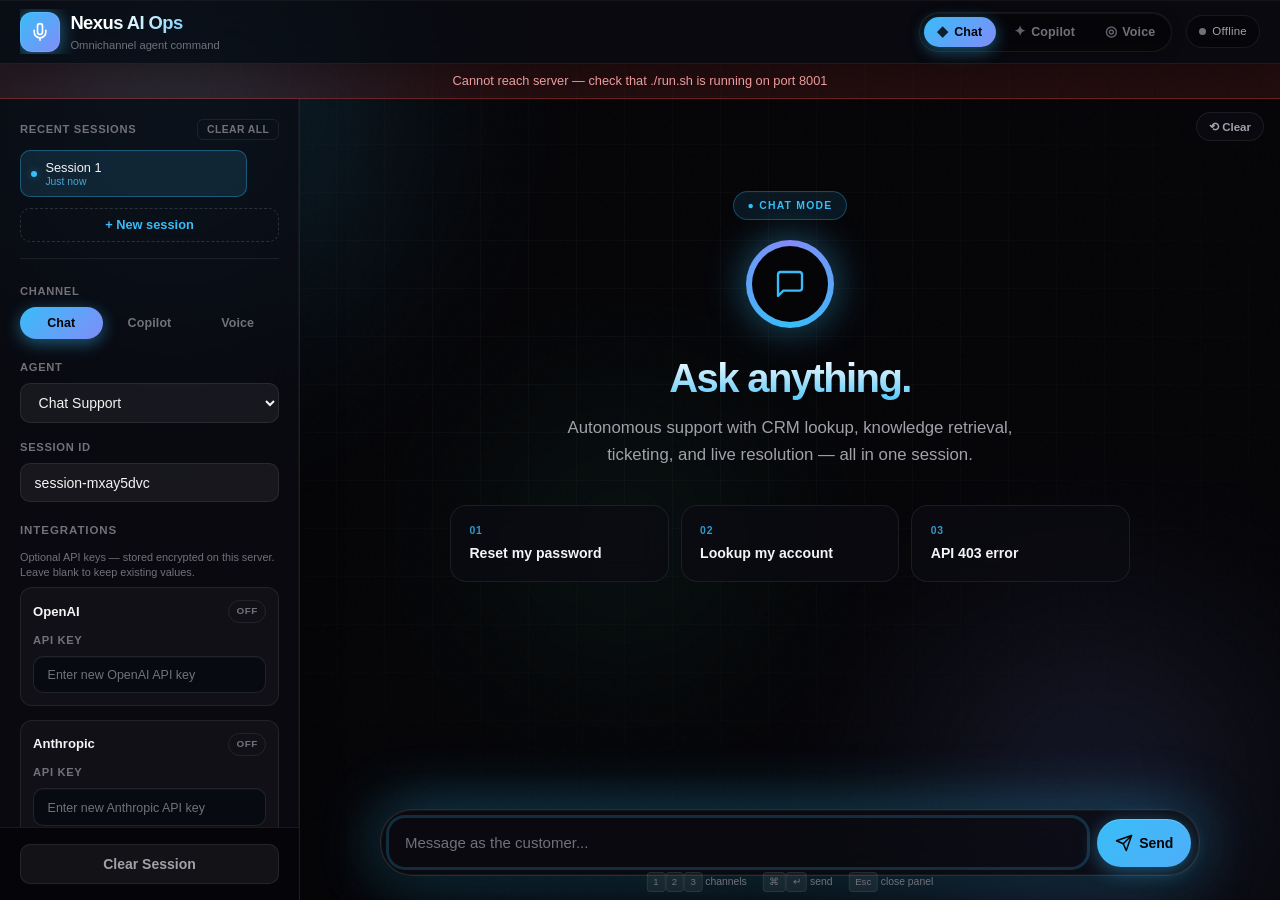
==== commit c90a56de: "Add visible controls to reopen the collapsed side panel. Fix header menu button visibility when the " ====
--- a/static/index.html
+++ b/static/index.html
@@ -186,9 +186,13 @@
       align-items: center;
       justify-content: center;
       flex-shrink: 0;
-      transition: background var(--transition);
-    }
-    .menu-btn:hover { background: var(--surface-hover); }
+      transition: background var(--transition), border-color var(--transition), box-shadow var(--transition);
+    }
+    .menu-btn:hover {
+      background: var(--surface-hover);
+      border-color: var(--border-strong);
+      box-shadow: 0 0 0 3px color-mix(in srgb, var(--mode-accent) 12%, transparent);
+    }
     .menu-btn svg { width: 20px; height: 20px; }
 
     .brand {
@@ -460,8 +464,9 @@
       gap: 0.35rem;
     }
     @media (min-width: 900px) {
+      .sidebar .tabs { display: flex; }
       .menu-btn { display: none; }
-      .app-shell:not(.sidebar-open) .menu-btn { display: flex; }
+      body.sidebar-closed .menu-btn { display: flex; }
       .sidebar {
         transition: margin-left 0.32s cubic-bezier(0.4, 0, 0.2, 1),
                     opacity 0.24s ease,
@@ -476,12 +481,52 @@
     }
     @media (max-width: 899px) {
       .sidebar .tabs { display: none; }
+      .menu-btn { display: flex; }
       .app-shell:not(.sidebar-open) .sidebar {
         transform: translateX(-100%);
       }
       .app-shell.sidebar-open .sidebar {
         transform: translateX(0);
       }
+    }
+
+    .sidebar-reopen {
+      display: none;
+      position: absolute;
+      left: 0;
+      top: 50%;
+      transform: translateY(-50%);
+      z-index: 20;
+      align-items: center;
+      gap: 0.35rem;
+      padding: 0.65rem 0.7rem 0.65rem 0.55rem;
+      border: 1px solid var(--border-strong);
+      border-left: none;
+      border-radius: 0 var(--radius-sm) var(--radius-sm) 0;
+      background: var(--glass);
+      backdrop-filter: blur(16px);
+      color: var(--text-secondary);
+      font-size: 0.72rem;
+      font-weight: 600;
+      font-family: inherit;
+      cursor: pointer;
+      box-shadow: 4px 0 24px rgba(0, 0, 0, 0.25);
+      transition: all var(--transition);
+      writing-mode: horizontal-tb;
+    }
+    .sidebar-reopen svg {
+      width: 16px;
+      height: 16px;
+      flex-shrink: 0;
+    }
+    .sidebar-reopen:hover {
+      color: var(--text);
+      border-color: color-mix(in srgb, var(--mode-accent) 45%, var(--border));
+      background: color-mix(in srgb, var(--mode-accent) 10%, var(--glass));
+      padding-right: 0.85rem;
+    }
+    body.sidebar-closed .sidebar-reopen {
+      display: inline-flex;
     }
 
     .tab {
@@ -2048,6 +2093,12 @@
     </aside>
 
     <main class="main">
+      <button class="sidebar-reopen" id="sidebarReopenBtn" type="button" aria-label="Open side panel">
+        <svg viewBox="0 0 24 24" fill="none" stroke="currentColor" stroke-width="2" stroke-linecap="round" stroke-linejoin="round" aria-hidden="true">
+          <polyline points="9 18 15 12 9 6"/>
+        </svg>
+        <span>Panel</span>
+      </button>
       <div class="voice-hud" id="voiceHud">
         <div class="voice-hud-caller">
           <div class="voice-hud-avatar">
@@ -2601,11 +2652,22 @@
     const sidebar = document.getElementById('sidebar');
     const overlay = document.getElementById('sidebarOverlay');
     const appShell = document.getElementById('appShell');
+    const menuBtn = document.getElementById('menuBtn');
+
+    function syncSidebarUi() {
+      const isOpen = appShell?.classList.contains('sidebar-open');
+      document.body.classList.toggle('sidebar-closed', !isOpen);
+      if (menuBtn) {
+        menuBtn.setAttribute('aria-label', isOpen ? 'Close side panel' : 'Open side panel');
+        menuBtn.setAttribute('title', isOpen ? 'Close panel' : 'Open panel');
+      }
+    }
 
     function openSidebar() {
       appShell?.classList.add('sidebar-open');
       sidebar.classList.add('open');
       overlay.classList.add('open');
+      syncSidebarUi();
       if (window.matchMedia('(max-width: 899px)').matches) {
         document.body.style.overflow = 'hidden';
       }
@@ -2615,14 +2677,21 @@
       sidebar.classList.remove('open');
       overlay.classList.remove('open');
       document.body.style.overflow = '';
-    }
-
-    document.getElementById('menuBtn').addEventListener('click', () => {
+      syncSidebarUi();
+    }
+
+    document.getElementById('menuBtn').addEventListener('click', (e) => {
+      e.stopPropagation();
       appShell?.classList.contains('sidebar-open') ? closeSidebar() : openSidebar();
     });
+    document.getElementById('sidebarReopenBtn')?.addEventListener('click', (e) => {
+      e.stopPropagation();
+      openSidebar();
+    });
     overlay.addEventListener('click', closeSidebar);
 
-    document.querySelector('.main')?.addEventListener('click', () => {
+    document.querySelector('.main')?.addEventListener('click', (e) => {
+      if (e.target.closest('#sidebarReopenBtn, #menuBtn')) return;
       if (appShell?.classList.contains('sidebar-open')) {
         closeSidebar();
       }
@@ -2632,15 +2701,13 @@
       if (window.innerWidth >= 900) {
         overlay.classList.remove('open');
         document.body.style.overflow = '';
-        if (!appShell?.classList.contains('sidebar-open')) {
-          appShell?.classList.add('sidebar-open');
-        }
       }
     });
 
     if (window.innerWidth < 900) {
       appShell?.classList.remove('sidebar-open');
     }
+    syncSidebarUi();
 
     function setActiveTabs(newMode) {
       document.querySelectorAll('.tab[data-mode]').forEach(t => {
